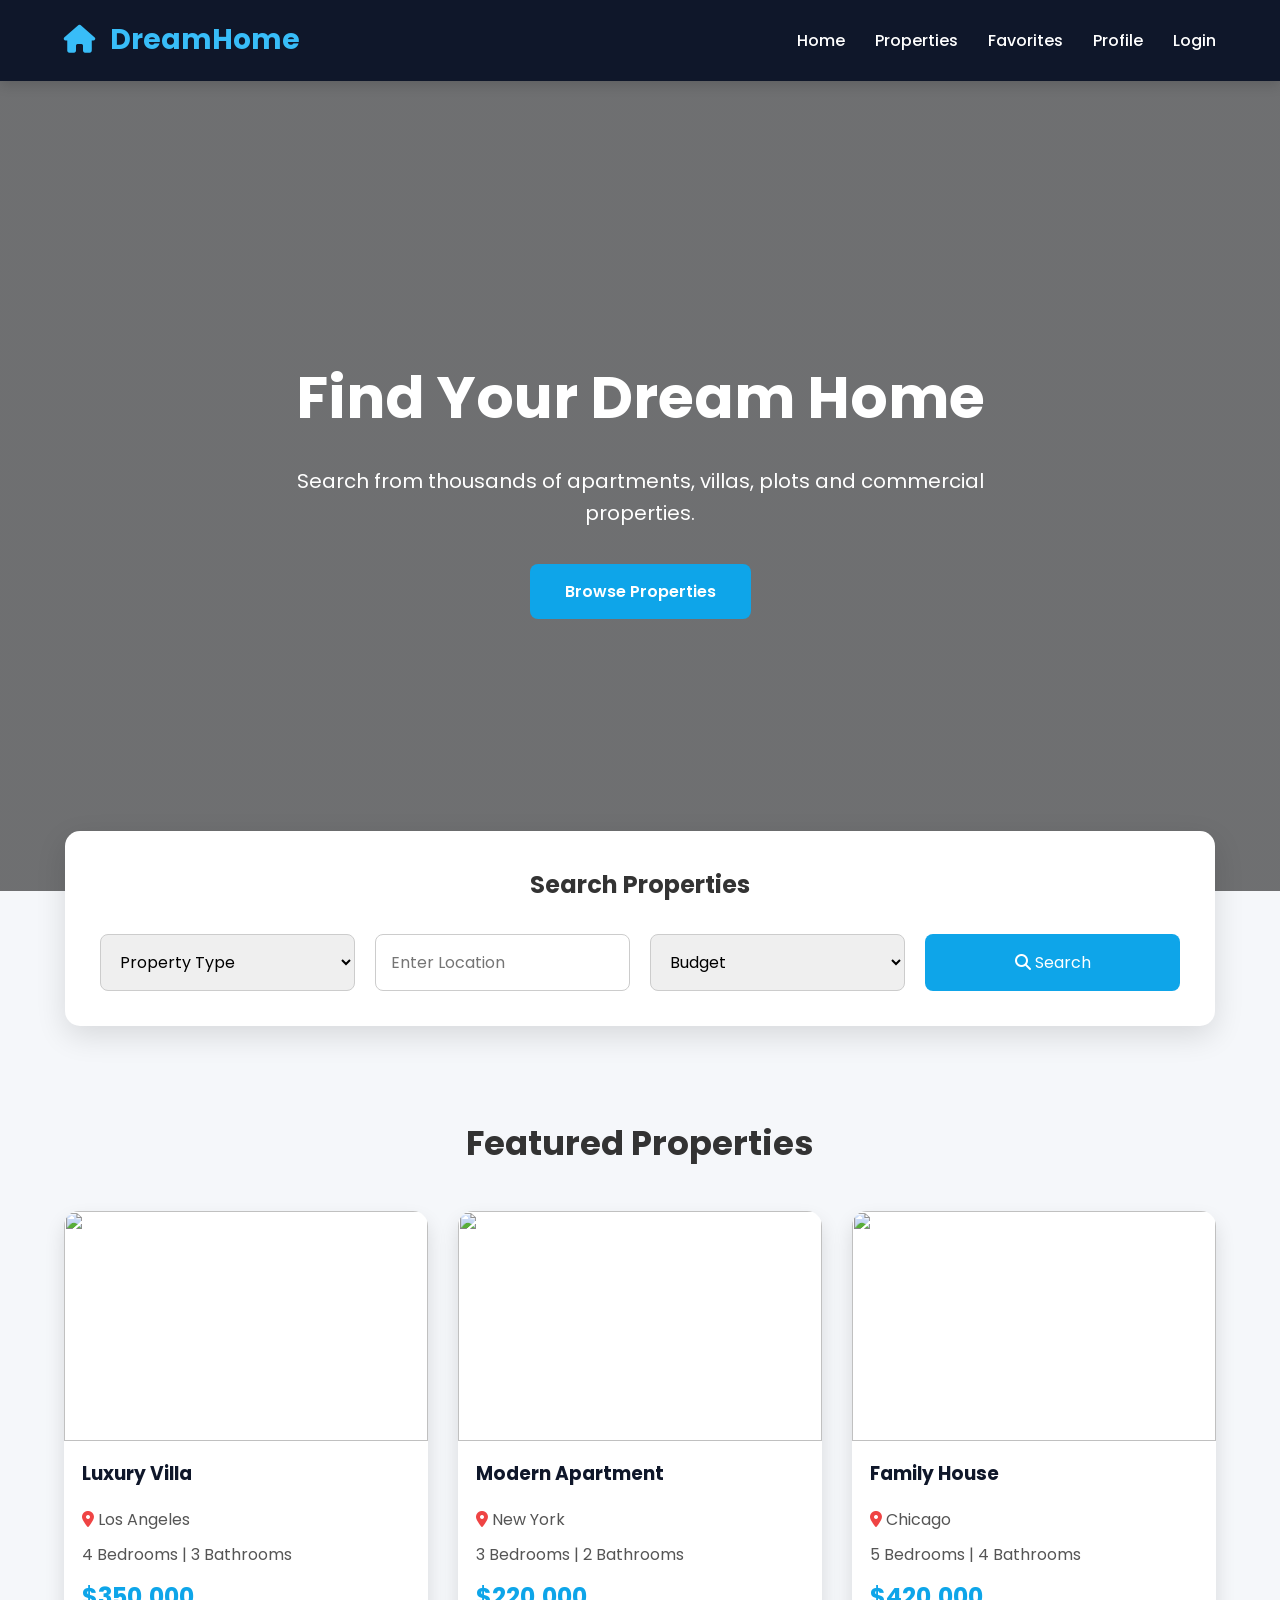
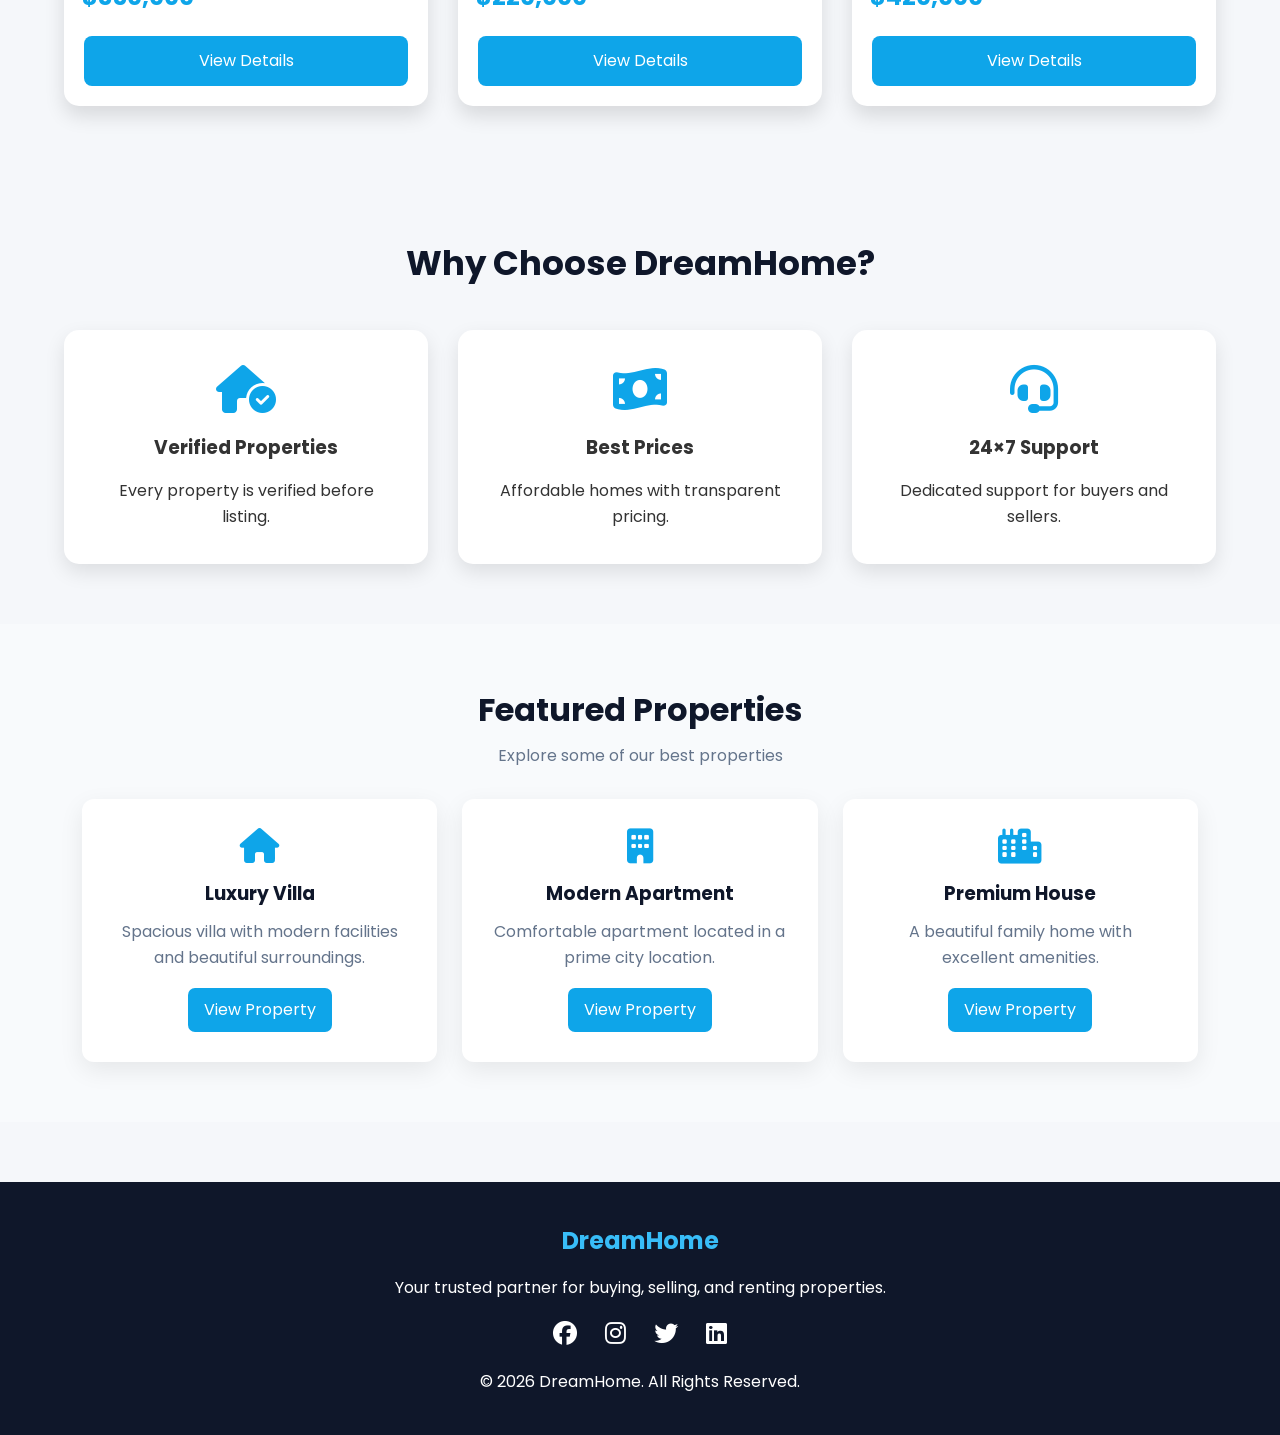
==== index.html @ a324abca "Add Google Analytics" ====
<!DOCTYPE html>
<html lang="en">

<head>

<meta charset="UTF-8">
<meta name="viewport" content="width=device-width, initial-scale=1.0">
<!-- Google tag (gtag.js) -->
<script async src="https://www.googletagmanager.com/gtag/js?id=G-99GD0YG43D"></script>
<script>
  window.dataLayer = window.dataLayer || [];
  function gtag(){dataLayer.push(arguments);}
  gtag('js', new Date());

  gtag('config', 'G-99GD0YG43D');
</script>


<title>DreamHome | Real Estate Portal</title>

<link rel="stylesheet" href="style.css">

<link rel="stylesheet"
href="https://cdnjs.cloudflare.com/ajax/libs/font-awesome/6.5.2/css/all.min.css">

</head>

<body>

<!-- Navigation -->

<header>

<div class="container">

<div class="logo">

<i class="fa-solid fa-house"></i>

DreamHome

</div>

<nav>

<ul>

<li><a href="index.html">Home</a></li>

<li><a href="properties.html">Properties</a></li>

<li><a href="favorites.html">Favorites</a></li>

<li><a href="profile.html">Profile</a></li>

<li><a href="login.html">Login</a></li>

</ul>

</nav>

</div>

</header>

<!-- Hero Section -->

<section class="hero">

<div class="hero-content">

<h1>Find Your Dream Home</h1>

<p>

Search from thousands of apartments, villas,
plots and commercial properties.

</p>

<a href="properties.html" class="btn">

Browse Properties

</a>

</div>

</section>

<!-- Search Section -->

<section class="search-section">

<h2>Search Properties</h2>

<div class="search-box">

<select id="propertyType">

<option value="">Property Type</option>

<option>Apartment</option>

<option>Villa</option>

<option>House</option>

<option>Commercial</option>

<option>Office</option>

<option>Land</option>

</select>

<input
type="text"
id="location"
placeholder="Enter Location">

<select id="priceRange">

<option value="">Budget</option>

<option>Under $50,000</option>

<option>$50,000 - $100,000</option>

<option>$100,000 - $250,000</option>

<option>Above $250,000</option>

</select>

<button onclick="searchProperty()">

<i class="fa-solid fa-magnifying-glass"></i>

Search

</button>

</div>

</section>

<!-- Featured Properties -->

<section class="properties">

<h2>Featured Properties</h2>

<div class="property-grid">

<div class="card">

<img src="https://images.unsplash.com/photo-1568605114967-8130f3a36994?w=600">

<h3>Luxury Villa</h3>

<p><i class="fa-solid fa-location-dot"></i> Los Angeles</p>

<p>4 Bedrooms | 3 Bathrooms</p>

<p class="price">$350,000</p>

<a href="property-details.html" class="card-btn">

View Details

</a>

</div>

<div class="card">

<img src="https://images.unsplash.com/photo-1460317442991-0ec209397118?w=600">

<h3>Modern Apartment</h3>

<p><i class="fa-solid fa-location-dot"></i> New York</p>

<p>3 Bedrooms | 2 Bathrooms</p>

<p class="price">$220,000</p>

<a href="property-details.html" class="card-btn">

View Details

</a>

</div>

<div class="card">

<img src="https://images.unsplash.com/photo-1570129477492-45c003edd2be?w=600">

<h3>Family House</h3>

<p><i class="fa-solid fa-location-dot"></i> Chicago</p>

<p>5 Bedrooms | 4 Bathrooms</p>

<p class="price">$420,000</p>

<a href="property-details.html" class="card-btn">

View Details

</a>

</div>

</div>

</section>

<!-- Why Choose Us -->

<section class="about">

<h2>Why Choose DreamHome?</h2>

<div class="about-grid">

<div>

<i class="fa-solid fa-house-circle-check fa-3x"></i>

<h3>Verified Properties</h3>

<p>

Every property is verified before listing.

</p>

</div>

<div>

<i class="fa-solid fa-money-bill-wave fa-3x"></i>

<h3>Best Prices</h3>

<p>

Affordable homes with transparent pricing.

</p>

</div>

<div>

<i class="fa-solid fa-headset fa-3x"></i>

<h3>24×7 Support</h3>

<p>

Dedicated support for buyers and sellers.

</p>

</div>

</div>

</section>
<section class="featured-properties">

    <div class="container">

        <h2>Featured Properties</h2>

        <p class="section-subtitle">
            Explore some of our best properties
        </p>

        <div class="featured-grid">

            <div class="featured-card">

                <i class="fa-solid fa-house"></i>

                <h3>Luxury Villa</h3>

                <p>
                    Spacious villa with modern facilities
                    and beautiful surroundings.
                </p>

                <a href="properties.html">
                    View Property
                </a>

            </div>


            <div class="featured-card">

                <i class="fa-solid fa-building"></i>

                <h3>Modern Apartment</h3>

                <p>
                    Comfortable apartment located in
                    a prime city location.
                </p>

                <a href="properties.html">
                    View Property
                </a>

            </div>


            <div class="featured-card">

                <i class="fa-solid fa-city"></i>

                <h3>Premium House</h3>

                <p>
                    A beautiful family home with
                    excellent amenities.
                </p>

                <a href="properties.html">
                    View Property
                </a>

            </div>

        </div>

    </div>

</section>


<style>

.featured-properties {

    padding: 60px 20px;

    background: #f8fafc;

}


.featured-properties h2 {

    text-align: center;

    color: #0f172a;

    font-size: 32px;

    margin-bottom: 8px;

}


.section-subtitle {

    text-align: center;

    color: #64748b;

    margin-bottom: 30px;

}


.featured-grid {

    display: grid;

    grid-template-columns:
        repeat(3, 1fr);

    gap: 25px;

}


.featured-card {

    background: white;

    padding: 30px;

    border-radius: 12px;

    text-align: center;

    box-shadow:
        0 8px 25px rgba(0,0,0,0.08);

    transition:
        transform 0.2s ease;

}


.featured-card:hover {

    transform: translateY(-5px);

}


.featured-card i {

    font-size: 35px;

    color: #0ea5e9;

    margin-bottom: 15px;

}


.featured-card h3 {

    color: #0f172a;

    margin-bottom: 10px;

}


.featured-card p {

    color: #64748b;

    line-height: 1.6;

    margin-bottom: 18px;

}


.featured-card a {

    display: inline-block;

    padding: 9px 16px;

    background: #0ea5e9;

    color: white;

    border-radius: 7px;

    text-decoration: none;

}


.featured-card a:hover {

    background: #0284c7;

}


@media (max-width: 700px) {

    .featured-grid {

        grid-template-columns: 1fr;

    }

}

</style>

<!-- Footer -->

<footer>

<div class="footer-content">

<h2>DreamHome</h2>

<p>

Your trusted partner for buying, selling,
and renting properties.

</p>

<div class="social">

<i class="fab fa-facebook"></i>

<i class="fab fa-instagram"></i>

<i class="fab fa-twitter"></i>

<i class="fab fa-linkedin"></i>

</div>

<p>

© 2026 DreamHome. All Rights Reserved.

</p>

</div>

</footer>


<script src="script.js"></script>


</body>

</html>
---- style.css ----
/* ==========================
   GOOGLE FONT
========================== */

@import url('https://fonts.googleapis.com/css2?family=Poppins:wght@300;400;500;600;700&display=swap');

/* ==========================
   RESET
========================== */

*{
    margin:0;
    padding:0;
    box-sizing:border-box;
    font-family:'Poppins',sans-serif;
}

html{
    scroll-behavior:smooth;
}

body{
    background:#f5f7fa;
    color:#333;
    line-height:1.6;
}

/* ==========================
   COMMON
========================== */

.container{
    width:90%;
    max-width:1200px;
    margin:auto;
}

a{
    text-decoration:none;
}

img{
    width:100%;
    display:block;
}

/* ==========================
   HEADER
========================== */

header{
    background:#0f172a;
    color:#fff;
    position:sticky;
    top:0;
    z-index:1000;
    box-shadow:0 4px 12px rgba(0,0,0,.15);
}

header .container{
    display:flex;
    justify-content:space-between;
    align-items:center;
    padding:18px 0;
}

.logo{
    font-size:28px;
    font-weight:700;
    color:#38bdf8;
}

.logo i{
    margin-right:8px;
}

nav ul{
    list-style:none;
    display:flex;
    gap:30px;
}

nav ul li a{
    color:white;
    font-weight:500;
    transition:.3s;
}

nav ul li a:hover{
    color:#38bdf8;
}

/* ==========================
   HERO SECTION
========================== */

.hero{

    height:90vh;

    background:
    linear-gradient(rgba(0,0,0,.55),
    rgba(0,0,0,.55)),
    url("https://images.unsplash.com/photo-1560518883-ce09059eeffa?w=1600")
    center/cover no-repeat;

    display:flex;
    justify-content:center;
    align-items:center;
    text-align:center;

    color:white;

}

.hero-content{

    max-width:700px;

}

.hero h1{

    font-size:58px;

    margin-bottom:20px;

}

.hero p{

    font-size:20px;

    margin-bottom:35px;

}

.btn{

    display:inline-block;

    padding:15px 35px;

    background:#0ea5e9;

    color:white;

    border-radius:8px;

    transition:.3s;

    font-weight:600;

}

.btn:hover{

    background:#0284c7;

    transform:translateY(-3px);

}

/* ==========================
   SEARCH SECTION
========================== */

.search-section{

    width:90%;

    max-width:1150px;

    margin:-60px auto 60px;

    background:white;

    padding:35px;

    border-radius:15px;

    box-shadow:0 10px 30px rgba(0,0,0,.12);

}

.search-section h2{

    text-align:center;

    margin-bottom:30px;

}

.search-box{

    display:grid;

    grid-template-columns:
    repeat(auto-fit,minmax(220px,1fr));

    gap:20px;

}

.search-box input,

.search-box select{

    padding:15px;

    border:1px solid #ccc;

    border-radius:8px;

    outline:none;

    font-size:16px;

}

.search-box input:focus,

.search-box select:focus{

    border-color:#0ea5e9;

}

.search-box button{

    background:#0ea5e9;

    color:white;

    border:none;

    border-radius:8px;

    cursor:pointer;

    font-size:16px;

    transition:.3s;

}

.search-box button:hover{

    background:#0284c7;

}

/* ==========================
   FEATURED PROPERTIES
========================== */

.properties{

    width:90%;

    max-width:1200px;

    margin:auto;

    padding:30px 0 70px;

}

.properties h2{

    text-align:center;

    margin-bottom:40px;

    font-size:34px;

}

.property-grid{

    display:grid;

    grid-template-columns:
    repeat(auto-fit,minmax(320px,1fr));

    gap:30px;

}

.card{

    background:white;

    border-radius:15px;

    overflow:hidden;

    box-shadow:0 10px 20px rgba(0,0,0,.12);

    transition:.35s;

}

.card:hover{

    transform:translateY(-8px);

}

.card img{

    height:230px;

    object-fit:cover;

}

.card h3{

    margin:18px;

    color:#0f172a;

}

.card p{

    margin:10px 18px;

    color:#555;

}

.price{

    font-size:24px;

    font-weight:bold;

    color:#0ea5e9 !important;

}

.card-btn{

    display:block;

    margin:20px;

    text-align:center;

    background:#0ea5e9;

    color:white;

    padding:12px;

    border-radius:8px;

    transition:.3s;

}

.card-btn:hover{

    background:#0284c7;

}

/* ==========================
   ICONS
========================== */

.fa-location-dot{

    color:#ef4444;

}

.fa-bed,

.fa-bath{

    color:#0ea5e9;

}

.fa-house{

    color:#38bdf8;

}
/* ==========================
   ABOUT SECTION
========================== */

.about{
    width:90%;
    max-width:1200px;
    margin:60px auto;
    text-align:center;
}

.about h2{
    font-size:34px;
    margin-bottom:40px;
    color:#0f172a;
}

.about-grid{
    display:grid;
    grid-template-columns:repeat(auto-fit,minmax(280px,1fr));
    gap:30px;
}

.about-grid div{
    background:white;
    padding:35px;
    border-radius:15px;
    box-shadow:0 8px 20px rgba(0,0,0,.1);
    transition:.3s;
}

.about-grid div:hover{
    transform:translateY(-8px);
}

.about-grid i{
    color:#0ea5e9;
    margin-bottom:20px;
}

.about-grid h3{
    margin-bottom:15px;
}

/* ==========================
   FORM STYLING
========================== */

.form-container{
    width:90%;
    max-width:500px;
    margin:60px auto;
    background:white;
    padding:35px;
    border-radius:15px;
    box-shadow:0 10px 25px rgba(0,0,0,.12);
}

.form-container h2{
    text-align:center;
    margin-bottom:25px;
}

.form-group{
    margin-bottom:20px;
}

.form-group label{
    display:block;
    margin-bottom:8px;
    font-weight:500;
}

.form-group input,
.form-group textarea,
.form-group select{
    width:100%;
    padding:14px;
    border:1px solid #ccc;
    border-radius:8px;
    outline:none;
}

.form-group input:focus,
.form-group textarea:focus,
.form-group select:focus{
    border-color:#0ea5e9;
}

.submit-btn{
    width:100%;
    padding:14px;
    background:#0ea5e9;
    color:white;
    border:none;
    border-radius:8px;
    cursor:pointer;
    font-size:16px;
    transition:.3s;
}

.submit-btn:hover{
    background:#0284c7;
}

/* ==========================
   PROPERTY DETAILS
========================== */

.details{
    width:90%;
    max-width:1200px;
    margin:50px auto;
    display:grid;
    grid-template-columns:1fr 1fr;
    gap:40px;
}

.details img{
    border-radius:15px;
    height:450px;
    object-fit:cover;
}

.details-content h2{
    margin-bottom:20px;
}

.details-content p{
    margin:15px 0;
}

.details-content ul{
    margin:20px 0;
    padding-left:20px;
}

.details-content li{
    margin-bottom:10px;
}

.action-buttons{
    margin-top:30px;
    display:flex;
    gap:15px;
    flex-wrap:wrap;
}

.action-buttons a,
.action-buttons button{
    padding:14px 25px;
    border:none;
    border-radius:8px;
    cursor:pointer;
    color:white;
    background:#0ea5e9;
    transition:.3s;
}

.action-buttons a:hover,
.action-buttons button:hover{
    background:#0284c7;
}

/* ==========================
   PROFILE
========================== */

.profile-card{
    width:90%;
    max-width:600px;
    margin:60px auto;
    background:white;
    text-align:center;
    padding:40px;
    border-radius:15px;
    box-shadow:0 10px 25px rgba(0,0,0,.12);
}

.profile-card img{
    width:140px;
    height:140px;
    border-radius:50%;
    object-fit:cover;
    margin:auto;
    margin-bottom:20px;
}

.profile-card h2{
    margin-bottom:15px;
}

.profile-card p{
    margin:8px 0;
}

/* ==========================
   ADMIN DASHBOARD
========================== */

.dashboard{
    width:90%;
    max-width:1200px;
    margin:50px auto;
}

.dashboard h2{
    text-align:center;
    margin-bottom:35px;
}

.dashboard-cards{
    display:grid;
    grid-template-columns:repeat(auto-fit,minmax(240px,1fr));
    gap:25px;
}

.dashboard-card{
    background:white;
    padding:30px;
    border-radius:15px;
    text-align:center;
    box-shadow:0 8px 20px rgba(0,0,0,.12);
}

.dashboard-card h3{
    font-size:18px;
    margin-bottom:10px;
}

.dashboard-card h1{
    color:#0ea5e9;
}

/* ==========================
   TABLES
========================== */

.table-container{
    width:95%;
    max-width:1200px;
    margin:50px auto;
    overflow-x:auto;
}

table{
    width:100%;
    border-collapse:collapse;
    background:white;
}

table th{
    background:#0ea5e9;
    color:white;
}

table th,
table td{
    padding:15px;
    border:1px solid #ddd;
    text-align:center;
}

table tr:nth-child(even){
    background:#f9f9f9;
}

.edit-btn{
    background:#16a34a;
    color:white;
    border:none;
    padding:8px 16px;
    border-radius:6px;
    cursor:pointer;
}

.delete-btn{
    background:#dc2626;
    color:white;
    border:none;
    padding:8px 16px;
    border-radius:6px;
    cursor:pointer;
}

/* ==========================
   FAVORITES
========================== */

.favorite{
    color:#e11d48;
    font-size:24px;
    cursor:pointer;
}

/* ==========================
   FOOTER
========================== */

footer{
    background:#0f172a;
    color:white;
    margin-top:60px;
}

.footer-content{
    width:90%;
    max-width:1200px;
    margin:auto;
    padding:40px 0;
    text-align:center;
}

.footer-content h2{
    color:#38bdf8;
    margin-bottom:15px;
}

.social{
    margin:20px 0;
}

.social i{
    font-size:24px;
    margin:0 12px;
    transition:.3s;
    cursor:pointer;
}

.social i:hover{
    color:#38bdf8;
}

/* ==========================
   RESPONSIVE
========================== */

@media(max-width:900px){

header .container{
    flex-direction:column;
}

nav ul{
    flex-wrap:wrap;
    justify-content:center;
    margin-top:15px;
}

.hero h1{
    font-size:42px;
}

.details{
    grid-template-columns:1fr;
}

.details img{
    height:300px;
}

.action-buttons{
    flex-direction:column;
}

}

@media(max-width:600px){

.hero{
    height:70vh;
}

.hero h1{
    font-size:32px;
}

.hero p{
    font-size:16px;
}

.search-section{
    margin-top:-40px;
    padding:20px;
}

.property-grid{
    grid-template-columns:1fr;
}

.about-grid{
    grid-template-columns:1fr;
}

.dashboard-cards{
    grid-template-columns:1fr;
}

table{
    font-size:14px;
}

.logo{
    font-size:22px;
}

nav ul{
    gap:15px;
}

}

/* ==========================
   UTILITIES
========================== */

.text-center{
    text-align:center;
}

.mt-20{
    margin-top:20px;
}

.mt-40{
    margin-top:40px;
}

.mb-20{
    margin-bottom:20px;
}

.mb-40{
    margin-bottom:40px;
}

.hidden{
    display:none;
}
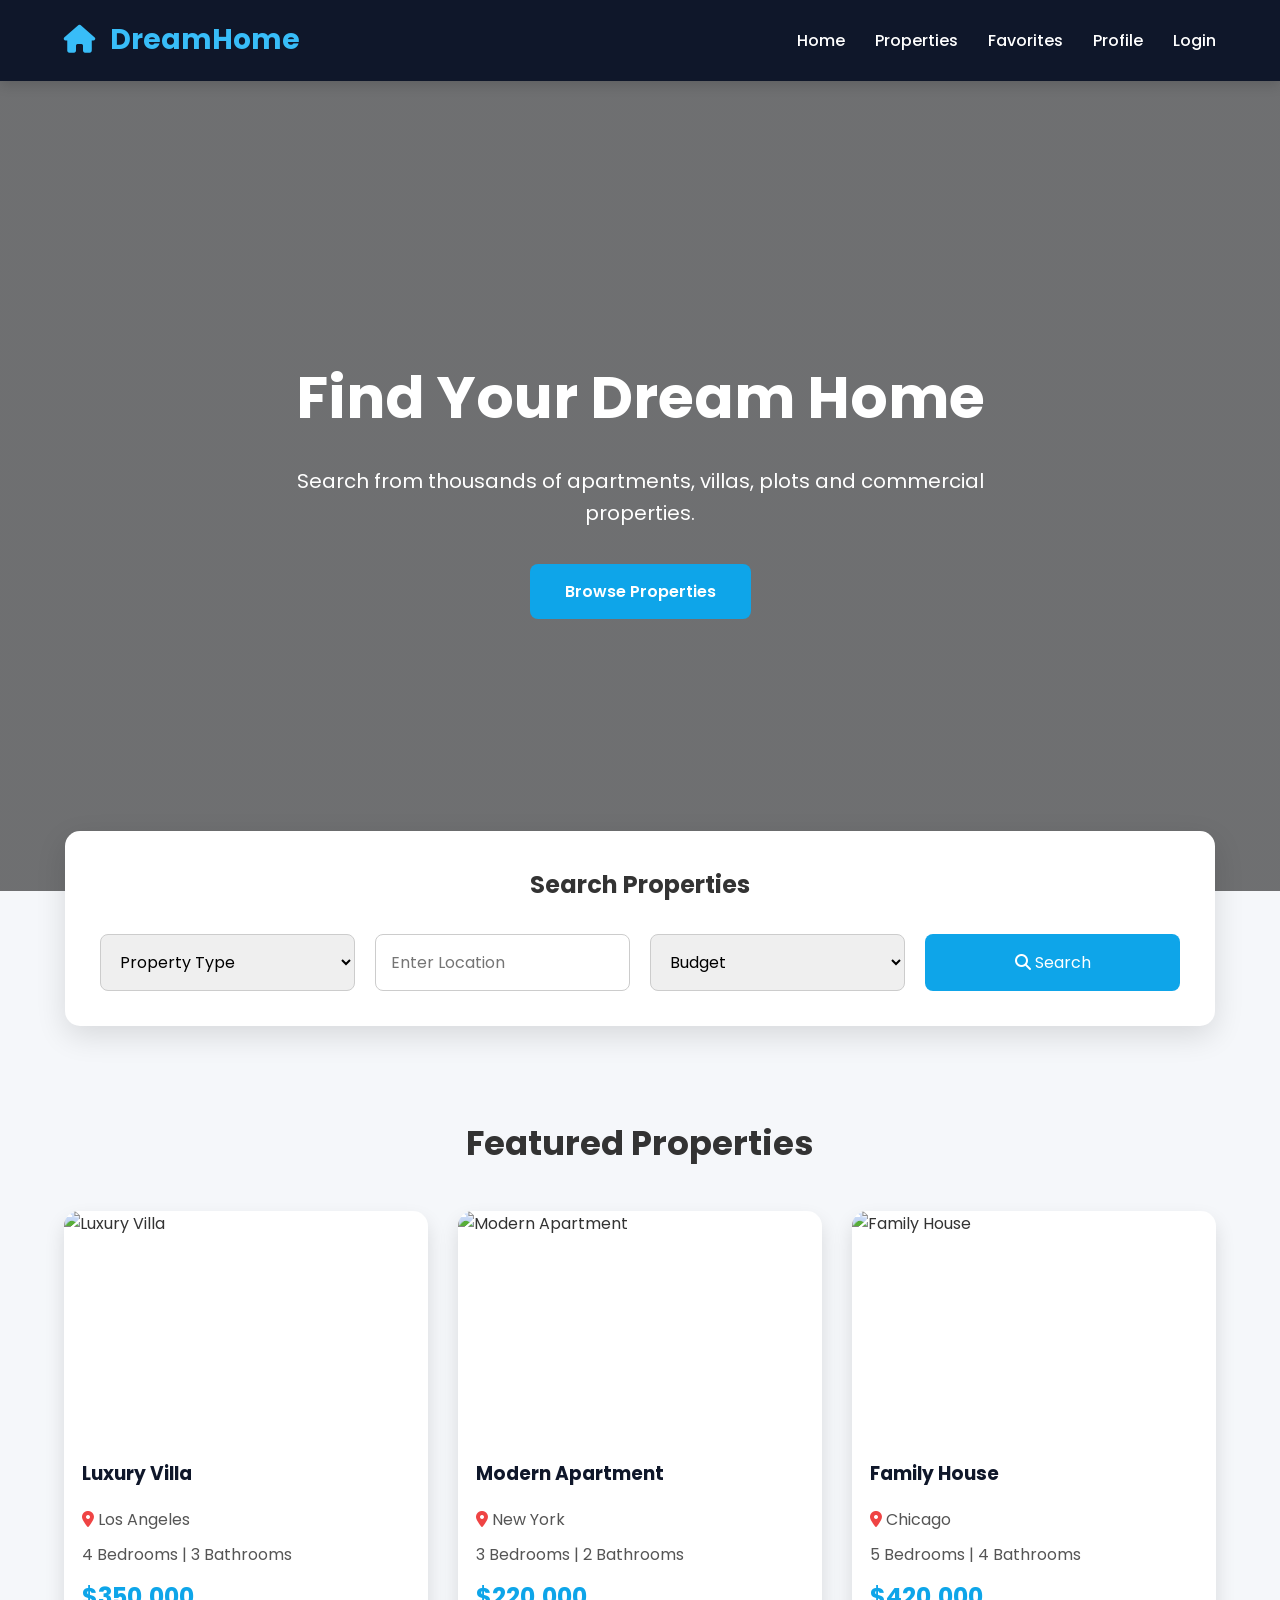
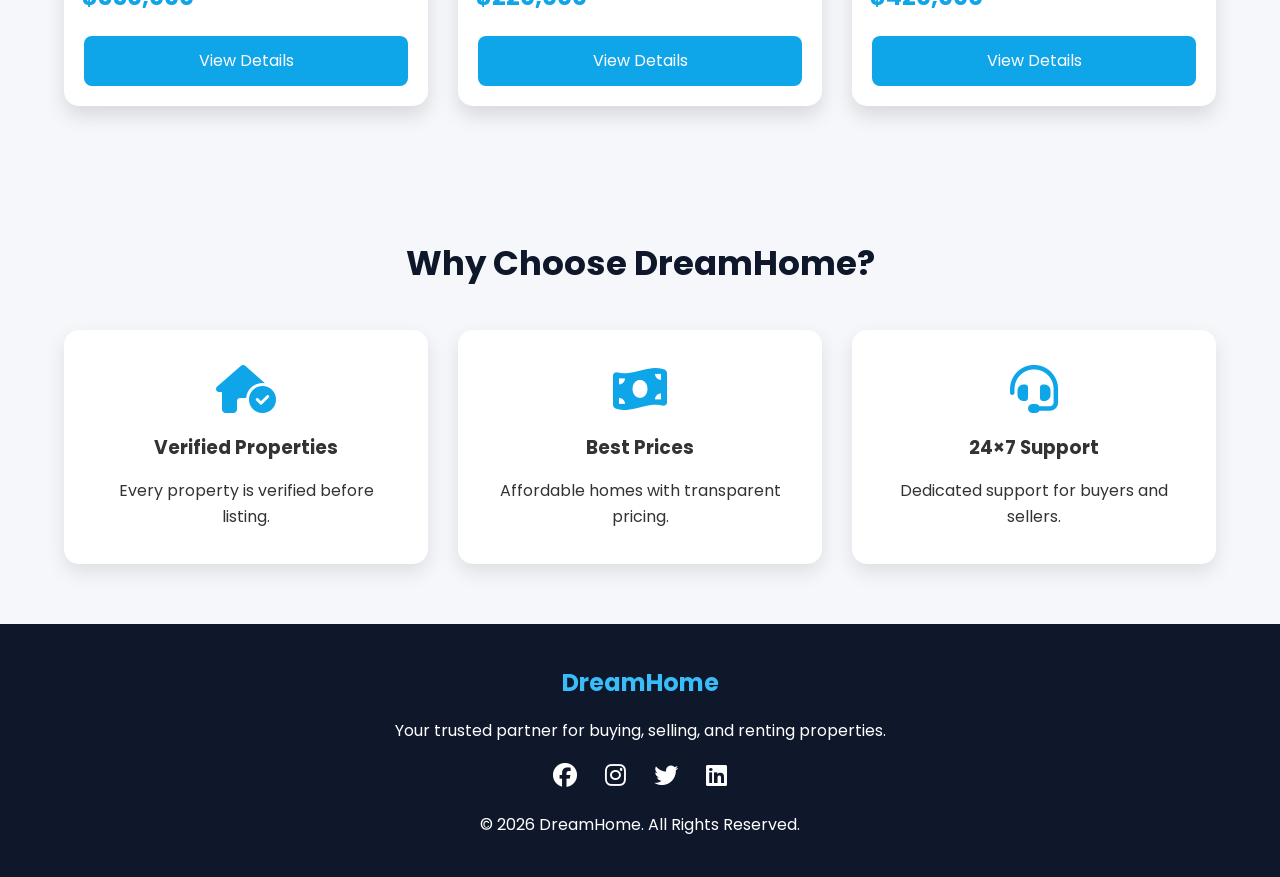
==== commit 3b05e6fb: "Remove duplicate featured properties section" ====
--- a/index.html
+++ b/index.html
@@ -5,16 +5,21 @@
 
 <meta charset="UTF-8">
 <meta name="viewport" content="width=device-width, initial-scale=1.0">
-<!-- Google tag (gtag.js) -->
+
+<!-- Google Analytics -->
 <script async src="https://www.googletagmanager.com/gtag/js?id=G-99GD0YG43D"></script>
+
 <script>
-  window.dataLayer = window.dataLayer || [];
-  function gtag(){dataLayer.push(arguments);}
-  gtag('js', new Date());
-
-  gtag('config', 'G-99GD0YG43D');
+window.dataLayer = window.dataLayer || [];
+
+function gtag(){
+    dataLayer.push(arguments);
+}
+
+gtag('js', new Date());
+
+gtag('config', 'G-99GD0YG43D');
 </script>
-
 
 <title>DreamHome | Real Estate Portal</title>
 
@@ -27,7 +32,10 @@
 
 <body>
 
-<!-- Navigation -->
+
+<!-- =========================
+     NAVIGATION
+========================= -->
 
 <header>
 
@@ -41,19 +49,40 @@
 
 </div>
 
+
 <nav>
 
 <ul>
 
-<li><a href="index.html">Home</a></li>
-
-<li><a href="properties.html">Properties</a></li>
-
-<li><a href="favorites.html">Favorites</a></li>
-
-<li><a href="profile.html">Profile</a></li>
-
-<li><a href="login.html">Login</a></li>
+<li>
+<a href="index.html">
+Home
+</a>
+</li>
+
+<li>
+<a href="properties.html">
+Properties
+</a>
+</li>
+
+<li>
+<a href="favorites.html">
+Favorites
+</a>
+</li>
+
+<li>
+<a href="profile.html">
+Profile
+</a>
+</li>
+
+<li>
+<a href="login.html">
+Login
+</a>
+</li>
 
 </ul>
 
@@ -63,22 +92,32 @@
 
 </header>
 
-<!-- Hero Section -->
+
+
+<!-- =========================
+     HERO SECTION
+========================= -->
 
 <section class="hero">
 
 <div class="hero-content">
 
-<h1>Find Your Dream Home</h1>
-
-<p>
-
-Search from thousands of apartments, villas,
-plots and commercial properties.
-
-</p>
-
-<a href="properties.html" class="btn">
+<h1>
+Find Your Dream Home
+</h1>
+
+
+<p>
+
+Search from thousands of apartments,
+villas, plots and commercial properties.
+
+</p>
+
+
+<a
+href="properties.html"
+class="btn">
 
 Browse Properties
 
@@ -88,51 +127,86 @@
 
 </section>
 
-<!-- Search Section -->
+
+
+<!-- =========================
+     SEARCH SECTION
+========================= -->
 
 <section class="search-section">
 
-<h2>Search Properties</h2>
+<h2>
+Search Properties
+</h2>
+
 
 <div class="search-box">
 
+
 <select id="propertyType">
 
-<option value="">Property Type</option>
-
-<option>Apartment</option>
-
-<option>Villa</option>
-
-<option>House</option>
-
-<option>Commercial</option>
-
-<option>Office</option>
-
-<option>Land</option>
+<option value="">
+Property Type
+</option>
+
+<option>
+Apartment
+</option>
+
+<option>
+Villa
+</option>
+
+<option>
+House
+</option>
+
+<option>
+Commercial
+</option>
+
+<option>
+Office
+</option>
+
+<option>
+Land
+</option>
 
 </select>
+
 
 <input
 type="text"
 id="location"
 placeholder="Enter Location">
 
+
 <select id="priceRange">
 
-<option value="">Budget</option>
-
-<option>Under $50,000</option>
-
-<option>$50,000 - $100,000</option>
-
-<option>$100,000 - $250,000</option>
-
-<option>Above $250,000</option>
+<option value="">
+Budget
+</option>
+
+<option>
+Under $50,000
+</option>
+
+<option>
+$50,000 - $100,000
+</option>
+
+<option>
+$100,000 - $250,000
+</option>
+
+<option>
+Above $250,000
+</option>
 
 </select>
 
+
 <button onclick="searchProperty()">
 
 <i class="fa-solid fa-magnifying-glass"></i>
@@ -141,31 +215,63 @@
 
 </button>
 
+
 </div>
 
 </section>
 
-<!-- Featured Properties -->
+
+
+<!-- =========================
+     FEATURED PROPERTIES
+========================= -->
 
 <section class="properties">
 
-<h2>Featured Properties</h2>
+<h2>
+Featured Properties
+</h2>
+
 
 <div class="property-grid">
 
+
+<!-- PROPERTY 1 -->
+
 <div class="card">
 
-<img src="https://images.unsplash.com/photo-1568605114967-8130f3a36994?w=600">
-
-<h3>Luxury Villa</h3>
-
-<p><i class="fa-solid fa-location-dot"></i> Los Angeles</p>
-
-<p>4 Bedrooms | 3 Bathrooms</p>
-
-<p class="price">$350,000</p>
-
-<a href="property-details.html" class="card-btn">
+<img
+src="https://images.unsplash.com/photo-1568605114967-8130f3a36994?w=600"
+alt="Luxury Villa">
+
+
+<h3>
+Luxury Villa
+</h3>
+
+
+<p>
+
+<i class="fa-solid fa-location-dot"></i>
+
+Los Angeles
+
+</p>
+
+
+<p>
+4 Bedrooms | 3 Bathrooms
+</p>
+
+
+<p class="price">
+$350,000
+</p>
+
+
+<a
+href="property-details.html"
+class="card-btn">
 
 View Details
 
@@ -173,19 +279,44 @@
 
 </div>
 
+
+
+<!-- PROPERTY 2 -->
+
 <div class="card">
 
-<img src="https://images.unsplash.com/photo-1460317442991-0ec209397118?w=600">
-
-<h3>Modern Apartment</h3>
-
-<p><i class="fa-solid fa-location-dot"></i> New York</p>
-
-<p>3 Bedrooms | 2 Bathrooms</p>
-
-<p class="price">$220,000</p>
-
-<a href="property-details.html" class="card-btn">
+<img
+src="https://images.unsplash.com/photo-1460317442991-0ec209397118?w=600"
+alt="Modern Apartment">
+
+
+<h3>
+Modern Apartment
+</h3>
+
+
+<p>
+
+<i class="fa-solid fa-location-dot"></i>
+
+New York
+
+</p>
+
+
+<p>
+3 Bedrooms | 2 Bathrooms
+</p>
+
+
+<p class="price">
+$220,000
+</p>
+
+
+<a
+href="property-details.html"
+class="card-btn">
 
 View Details
 
@@ -193,19 +324,44 @@
 
 </div>
 
+
+
+<!-- PROPERTY 3 -->
+
 <div class="card">
 
-<img src="https://images.unsplash.com/photo-1570129477492-45c003edd2be?w=600">
-
-<h3>Family House</h3>
-
-<p><i class="fa-solid fa-location-dot"></i> Chicago</p>
-
-<p>5 Bedrooms | 4 Bathrooms</p>
-
-<p class="price">$420,000</p>
-
-<a href="property-details.html" class="card-btn">
+<img
+src="https://images.unsplash.com/photo-1570129477492-45c003edd2be?w=600"
+alt="Family House">
+
+
+<h3>
+Family House
+</h3>
+
+
+<p>
+
+<i class="fa-solid fa-location-dot"></i>
+
+Chicago
+
+</p>
+
+
+<p>
+5 Bedrooms | 4 Bathrooms
+</p>
+
+
+<p class="price">
+$420,000
+</p>
+
+
+<a
+href="property-details.html"
+class="card-btn">
 
 View Details
 
@@ -213,23 +369,38 @@
 
 </div>
 
+
 </div>
 
 </section>
 
-<!-- Why Choose Us -->
+
+
+<!-- =========================
+     WHY CHOOSE US
+========================= -->
 
 <section class="about">
 
-<h2>Why Choose DreamHome?</h2>
+<h2>
+Why Choose DreamHome?
+</h2>
+
 
 <div class="about-grid">
 
+
+<!-- VERIFIED -->
+
 <div>
 
 <i class="fa-solid fa-house-circle-check fa-3x"></i>
 
-<h3>Verified Properties</h3>
+
+<h3>
+Verified Properties
+</h3>
+
 
 <p>
 
@@ -239,11 +410,19 @@
 
 </div>
 
+
+
+<!-- BEST PRICES -->
+
 <div>
 
 <i class="fa-solid fa-money-bill-wave fa-3x"></i>
 
-<h3>Best Prices</h3>
+
+<h3>
+Best Prices
+</h3>
+
 
 <p>
 
@@ -253,11 +432,19 @@
 
 </div>
 
+
+
+<!-- SUPPORT -->
+
 <div>
 
 <i class="fa-solid fa-headset fa-3x"></i>
 
-<h3>24×7 Support</h3>
+
+<h3>
+24×7 Support
+</h3>
+
 
 <p>
 
@@ -267,238 +454,38 @@
 
 </div>
 
+
 </div>
 
 </section>
-<section class="featured-properties">
-
-    <div class="container">
-
-        <h2>Featured Properties</h2>
-
-        <p class="section-subtitle">
-            Explore some of our best properties
-        </p>
-
-        <div class="featured-grid">
-
-            <div class="featured-card">
-
-                <i class="fa-solid fa-house"></i>
-
-                <h3>Luxury Villa</h3>
-
-                <p>
-                    Spacious villa with modern facilities
-                    and beautiful surroundings.
-                </p>
-
-                <a href="properties.html">
-                    View Property
-                </a>
-
-            </div>
-
-
-            <div class="featured-card">
-
-                <i class="fa-solid fa-building"></i>
-
-                <h3>Modern Apartment</h3>
-
-                <p>
-                    Comfortable apartment located in
-                    a prime city location.
-                </p>
-
-                <a href="properties.html">
-                    View Property
-                </a>
-
-            </div>
-
-
-            <div class="featured-card">
-
-                <i class="fa-solid fa-city"></i>
-
-                <h3>Premium House</h3>
-
-                <p>
-                    A beautiful family home with
-                    excellent amenities.
-                </p>
-
-                <a href="properties.html">
-                    View Property
-                </a>
-
-            </div>
-
-        </div>
-
-    </div>
-
-</section>
-
-
-<style>
-
-.featured-properties {
-
-    padding: 60px 20px;
-
-    background: #f8fafc;
-
-}
-
-
-.featured-properties h2 {
-
-    text-align: center;
-
-    color: #0f172a;
-
-    font-size: 32px;
-
-    margin-bottom: 8px;
-
-}
-
-
-.section-subtitle {
-
-    text-align: center;
-
-    color: #64748b;
-
-    margin-bottom: 30px;
-
-}
-
-
-.featured-grid {
-
-    display: grid;
-
-    grid-template-columns:
-        repeat(3, 1fr);
-
-    gap: 25px;
-
-}
-
-
-.featured-card {
-
-    background: white;
-
-    padding: 30px;
-
-    border-radius: 12px;
-
-    text-align: center;
-
-    box-shadow:
-        0 8px 25px rgba(0,0,0,0.08);
-
-    transition:
-        transform 0.2s ease;
-
-}
-
-
-.featured-card:hover {
-
-    transform: translateY(-5px);
-
-}
-
-
-.featured-card i {
-
-    font-size: 35px;
-
-    color: #0ea5e9;
-
-    margin-bottom: 15px;
-
-}
-
-
-.featured-card h3 {
-
-    color: #0f172a;
-
-    margin-bottom: 10px;
-
-}
-
-
-.featured-card p {
-
-    color: #64748b;
-
-    line-height: 1.6;
-
-    margin-bottom: 18px;
-
-}
-
-
-.featured-card a {
-
-    display: inline-block;
-
-    padding: 9px 16px;
-
-    background: #0ea5e9;
-
-    color: white;
-
-    border-radius: 7px;
-
-    text-decoration: none;
-
-}
-
-
-.featured-card a:hover {
-
-    background: #0284c7;
-
-}
-
-
-@media (max-width: 700px) {
-
-    .featured-grid {
-
-        grid-template-columns: 1fr;
-
-    }
-
-}
-
-</style>
-
-<!-- Footer -->
+
+
+
+<!-- =========================
+     FOOTER
+========================= -->
 
 <footer>
 
 <div class="footer-content">
 
-<h2>DreamHome</h2>
-
-<p>
-
-Your trusted partner for buying, selling,
-and renting properties.
-
-</p>
+
+<h2>
+DreamHome
+</h2>
+
+
+<p>
+
+Your trusted partner for buying,
+selling, and renting properties.
+
+</p>
+
 
 <div class="social">
 
+
 <i class="fab fa-facebook"></i>
 
 <i class="fab fa-instagram"></i>
@@ -507,7 +494,9 @@
 
 <i class="fab fa-linkedin"></i>
 
-</div>
+
+</div>
+
 
 <p>
 
@@ -515,11 +504,17 @@
 
 </p>
 
+
 </div>
 
 </footer>
 
 
+
+<!-- =========================
+     JAVASCRIPT
+========================= -->
+
 <script src="script.js"></script>
 
 
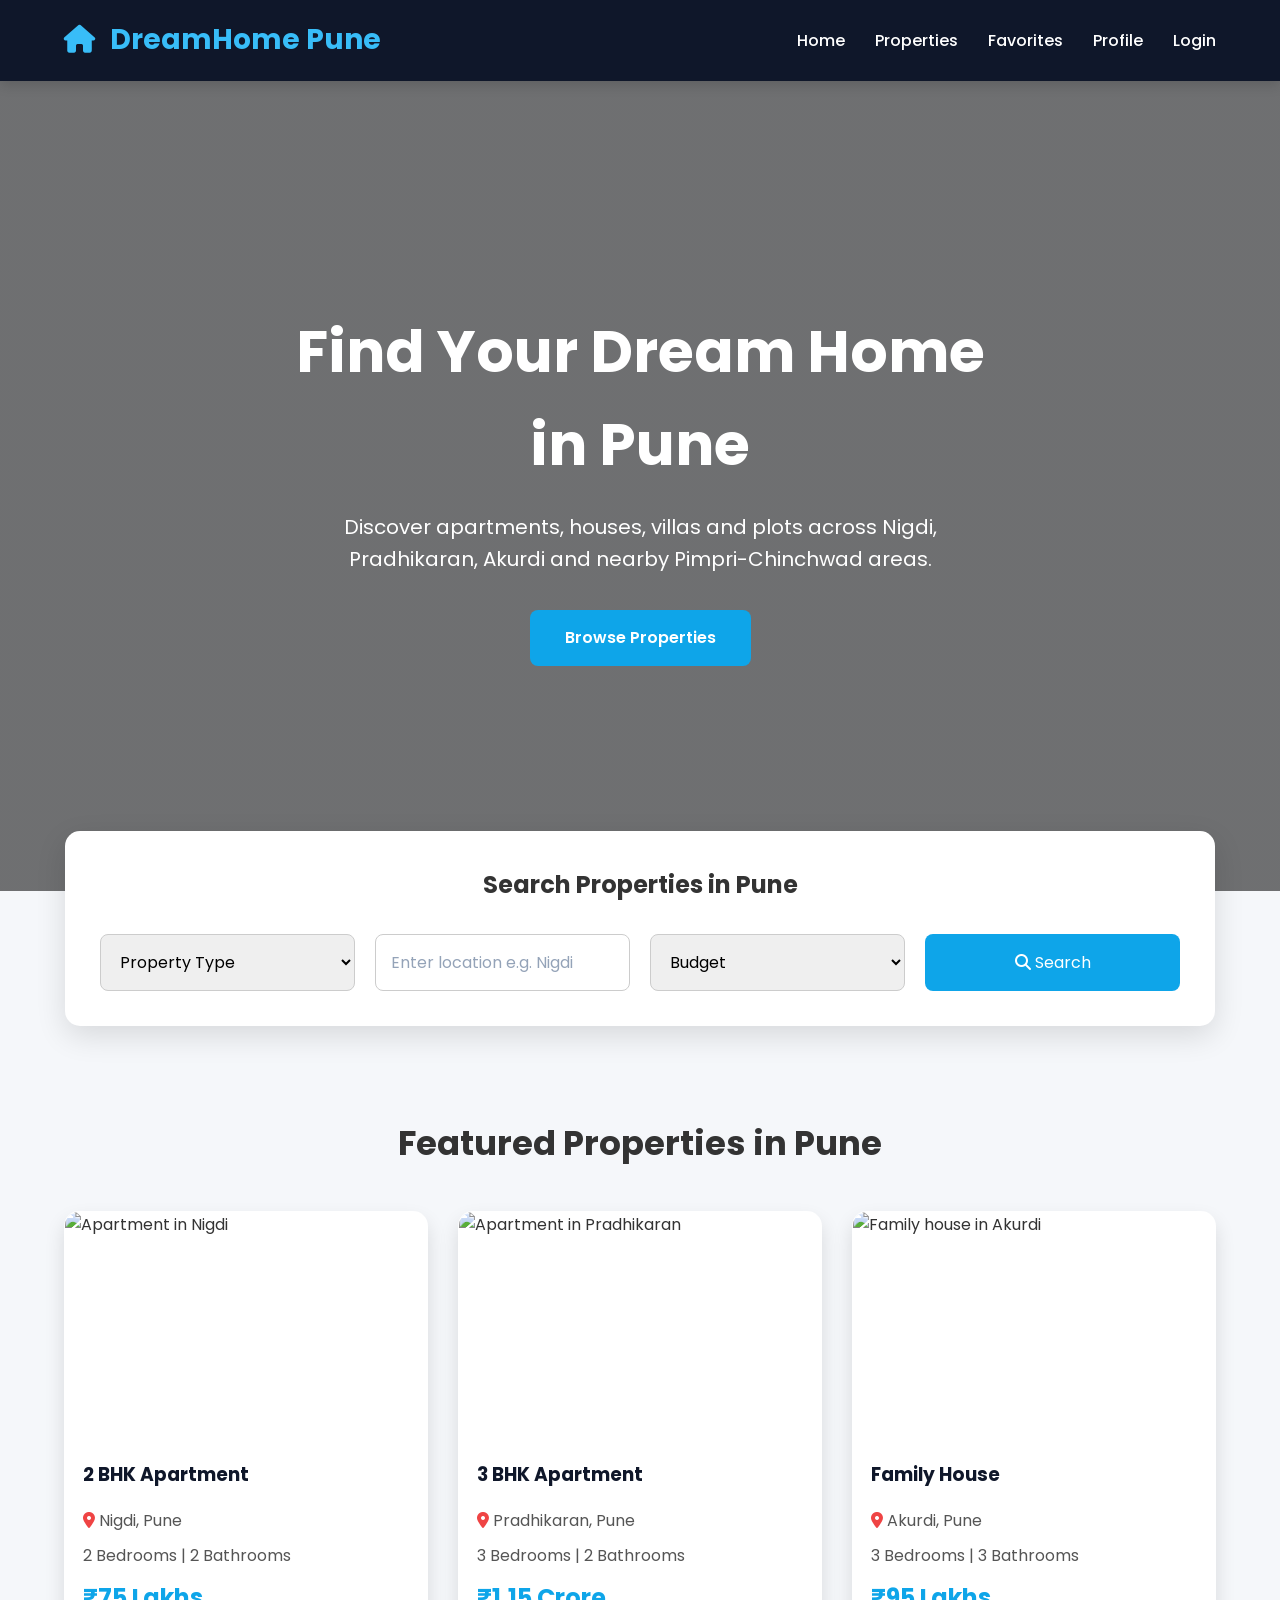
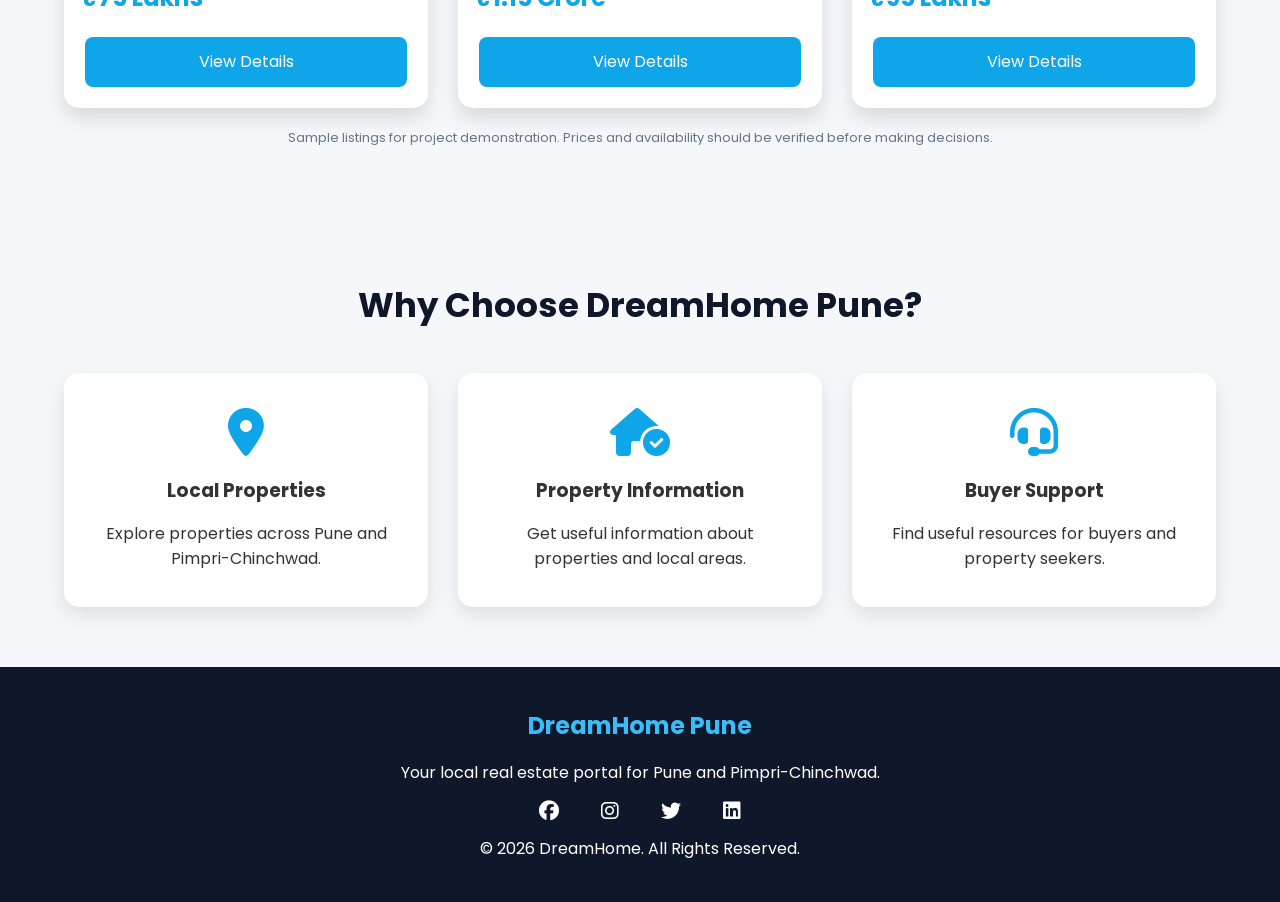
==== commit 701de531: "Localize homepage for Pune properties" ====
--- a/index.html
+++ b/index.html
@@ -21,7 +21,7 @@
 gtag('config', 'G-99GD0YG43D');
 </script>
 
-<title>DreamHome | Real Estate Portal</title>
+<title>DreamHome Pune | Real Estate Portal</title>
 
 <link rel="stylesheet" href="style.css">
 
@@ -45,7 +45,7 @@
 
 <i class="fa-solid fa-house"></i>
 
-DreamHome
+DreamHome Pune
 
 </div>
 
@@ -103,14 +103,15 @@
 <div class="hero-content">
 
 <h1>
-Find Your Dream Home
+Find Your Dream Home in Pune
 </h1>
 
 
 <p>
 
-Search from thousands of apartments,
-villas, plots and commercial properties.
+Discover apartments, houses, villas and
+plots across Nigdi, Pradhikaran, Akurdi
+and nearby Pimpri-Chinchwad areas.
 
 </p>
 
@@ -136,7 +137,7 @@
 <section class="search-section">
 
 <h2>
-Search Properties
+Search Properties in Pune
 </h2>
 
 
@@ -179,7 +180,7 @@
 <input
 type="text"
 id="location"
-placeholder="Enter Location">
+placeholder="Enter location e.g. Nigdi">
 
 
 <select id="priceRange">
@@ -189,19 +190,19 @@
 </option>
 
 <option>
-Under $50,000
-</option>
-
-<option>
-$50,000 - $100,000
-</option>
-
-<option>
-$100,000 - $250,000
-</option>
-
-<option>
-Above $250,000
+Under ₹50 Lakhs
+</option>
+
+<option>
+₹50 Lakhs - ₹1 Crore
+</option>
+
+<option>
+₹1 Crore - ₹2 Crore
+</option>
+
+<option>
+Above ₹2 Crore
 </option>
 
 </select>
@@ -229,7 +230,7 @@
 <section class="properties">
 
 <h2>
-Featured Properties
+Featured Properties in Pune
 </h2>
 
 
@@ -242,11 +243,11 @@
 
 <img
 src="https://images.unsplash.com/photo-1568605114967-8130f3a36994?w=600"
-alt="Luxury Villa">
+alt="Apartment in Nigdi">
 
 
 <h3>
-Luxury Villa
+2 BHK Apartment
 </h3>
 
 
@@ -254,18 +255,18 @@
 
 <i class="fa-solid fa-location-dot"></i>
 
-Los Angeles
-
-</p>
-
-
-<p>
-4 Bedrooms | 3 Bathrooms
+Nigdi, Pune
+
+</p>
+
+
+<p>
+2 Bedrooms | 2 Bathrooms
 </p>
 
 
 <p class="price">
-$350,000
+₹75 Lakhs
 </p>
 
 
@@ -287,11 +288,11 @@
 
 <img
 src="https://images.unsplash.com/photo-1460317442991-0ec209397118?w=600"
-alt="Modern Apartment">
+alt="Apartment in Pradhikaran">
 
 
 <h3>
-Modern Apartment
+3 BHK Apartment
 </h3>
 
 
@@ -299,7 +300,7 @@
 
 <i class="fa-solid fa-location-dot"></i>
 
-New York
+Pradhikaran, Pune
 
 </p>
 
@@ -310,7 +311,7 @@
 
 
 <p class="price">
-$220,000
+₹1.15 Crore
 </p>
 
 
@@ -332,7 +333,7 @@
 
 <img
 src="https://images.unsplash.com/photo-1570129477492-45c003edd2be?w=600"
-alt="Family House">
+alt="Family house in Akurdi">
 
 
 <h3>
@@ -344,18 +345,18 @@
 
 <i class="fa-solid fa-location-dot"></i>
 
-Chicago
-
-</p>
-
-
-<p>
-5 Bedrooms | 4 Bathrooms
+Akurdi, Pune
+
+</p>
+
+
+<p>
+3 Bedrooms | 3 Bathrooms
 </p>
 
 
 <p class="price">
-$420,000
+₹95 Lakhs
 </p>
 
 
@@ -372,6 +373,19 @@
 
 </div>
 
+
+<p style="
+text-align:center;
+margin-top:20px;
+color:#64748b;
+font-size:13px;
+">
+
+Sample listings for project demonstration.
+Prices and availability should be verified before making decisions.
+
+</p>
+
 </section>
 
 
@@ -383,72 +397,75 @@
 <section class="about">
 
 <h2>
-Why Choose DreamHome?
+Why Choose DreamHome Pune?
 </h2>
 
 
 <div class="about-grid">
 
 
-<!-- VERIFIED -->
+<!-- LOCAL PROPERTIES -->
 
 <div>
 
+<i class="fa-solid fa-location-dot fa-3x"></i>
+
+
+<h3>
+Local Properties
+</h3>
+
+
+<p>
+
+Explore properties across Pune
+and Pimpri-Chinchwad.
+
+</p>
+
+</div>
+
+
+
+<!-- PROPERTY INFORMATION -->
+
+<div>
+
 <i class="fa-solid fa-house-circle-check fa-3x"></i>
 
 
 <h3>
-Verified Properties
+Property Information
 </h3>
 
 
 <p>
 
-Every property is verified before listing.
-
-</p>
-
-</div>
-
-
-
-<!-- BEST PRICES -->
+Get useful information about
+properties and local areas.
+
+</p>
+
+</div>
+
+
+
+<!-- SUPPORT -->
 
 <div>
 
-<i class="fa-solid fa-money-bill-wave fa-3x"></i>
+<i class="fa-solid fa-headset fa-3x"></i>
 
 
 <h3>
-Best Prices
+Buyer Support
 </h3>
 
 
 <p>
 
-Affordable homes with transparent pricing.
-
-</p>
-
-</div>
-
-
-
-<!-- SUPPORT -->
-
-<div>
-
-<i class="fa-solid fa-headset fa-3x"></i>
-
-
-<h3>
-24×7 Support
-</h3>
-
-
-<p>
-
-Dedicated support for buyers and sellers.
+Find useful resources for
+buyers and property seekers.
 
 </p>
 
@@ -471,21 +488,20 @@
 
 
 <h2>
-DreamHome
+DreamHome Pune
 </h2>
 
 
 <p>
 
-Your trusted partner for buying,
-selling, and renting properties.
+Your local real estate portal for
+Pune and Pimpri-Chinchwad.
 
 </p>
 
 
 <div class="social">
 
-
 <i class="fab fa-facebook"></i>
 
 <i class="fab fa-instagram"></i>
@@ -494,7 +510,6 @@
 
 <i class="fab fa-linkedin"></i>
 
-
 </div>
 
 
--- a/style.css
+++ b/style.css
@@ -828,4 +828,266 @@
 
 .hidden{
     display:none;
+}
+/* =========================
+   PHASE 14 - UI IMPROVEMENTS
+========================= */
+
+/* Smooth button animation */
+button,
+.btn,
+.card-btn {
+    transition: all 0.3s ease;
+}
+
+/* Button hover effect */
+button:hover,
+.btn:hover,
+.card-btn:hover {
+    transform: translateY(-2px);
+}
+
+/* Property card animation */
+.card {
+    transition:
+        transform 0.3s ease,
+        box-shadow 0.3s ease;
+}
+
+.card:hover {
+    transform: translateY(-6px);
+
+    box-shadow:
+        0 12px 25px rgba(0, 0, 0, 0.12);
+}
+
+/* Property image hover */
+.card img {
+    transition: transform 0.4s ease;
+}
+
+.card:hover img {
+    transform: scale(1.03);
+}
+
+/* Navigation link transition */
+nav a {
+    transition:
+        color 0.3s ease;
+}
+
+nav a:hover {
+    color: #0ea5e9;
+}
+/* =========================
+   PHASE 15 - FORM UI
+========================= */
+
+/* Smooth form transitions */
+input,
+select,
+textarea {
+    transition:
+        border-color 0.3s ease,
+        box-shadow 0.3s ease,
+        transform 0.2s ease;
+}
+
+
+/* Better focus effect */
+input:focus,
+select:focus,
+textarea:focus {
+    border-color: #0ea5e9;
+
+    box-shadow:
+        0 0 0 3px rgba(14, 165, 233, 0.12);
+
+    outline: none;
+}
+
+
+/* Slight input interaction */
+input:hover,
+select:hover,
+textarea:hover {
+    border-color: #94a3b8;
+}
+
+
+/* Placeholder styling */
+input::placeholder,
+textarea::placeholder {
+    color: #94a3b8;
+}
+
+
+/* Better textarea behavior */
+textarea {
+    line-height: 1.6;
+}
+
+
+/* Better checkbox and radio interaction */
+input[type="checkbox"],
+input[type="radio"] {
+    accent-color: #0ea5e9;
+
+    cursor: pointer;
+}
+
+
+/* Better form labels */
+label {
+    transition: color 0.2s ease;
+}
+
+
+/* Form group hover */
+.form-group:hover label {
+    color: #0369a1;
+}
+/* =========================
+   PHASE 16 - PROPERTY CARDS
+========================= */
+
+/* Better property card border */
+.card {
+    border: 1px solid transparent;
+    overflow: hidden;
+}
+
+/* Card hover effect */
+.card:hover {
+    border-color: #bae6fd;
+}
+
+/* Price emphasis */
+.card .price {
+    transition: transform 0.3s ease;
+}
+
+.card:hover .price {
+    transform: scale(1.05);
+}
+
+/* Card button animation */
+.card-btn {
+    transition:
+        background 0.3s ease,
+        transform 0.3s ease;
+}
+
+.card-btn:hover {
+    transform: translateY(-2px);
+}
+
+/* Property image smooth zoom */
+.card img {
+    transition: transform 0.5s ease;
+}
+
+.card:hover img {
+    transform: scale(1.05);
+}
+
+/* Better card text transition */
+.card h3 {
+    transition: color 0.3s ease;
+}
+
+.card:hover h3 {
+    color: #0ea5e9;
+}
+/* =========================
+   PHASE 17 - NAVIGATION UI
+========================= */
+
+/* Navigation links */
+nav ul li a {
+    position: relative;
+    transition: color 0.3s ease;
+}
+
+
+/* Hover color */
+nav ul li a:hover {
+    color: #0ea5e9;
+}
+
+
+/* Animated underline */
+nav ul li a::after {
+    content: "";
+
+    position: absolute;
+
+    left: 0;
+    bottom: -6px;
+
+    width: 0;
+    height: 2px;
+
+    background: #0ea5e9;
+
+    transition: width 0.3s ease;
+}
+
+
+/* Show underline on hover */
+nav ul li a:hover::after {
+    width: 100%;
+}
+/* =========================
+   PHASE 18 - FOOTER UI
+========================= */
+
+footer {
+    transition: box-shadow 0.3s ease;
+}
+
+footer .footer-content {
+    transition: transform 0.3s ease;
+}
+
+footer .footer-content:hover {
+    transform: translateY(-2px);
+}
+
+
+/* Social media icons */
+
+footer .social {
+    display: flex;
+    justify-content: center;
+    align-items: center;
+    gap: 18px;
+    margin: 15px 0;
+}
+
+
+footer .social i {
+    font-size: 20px;
+    cursor: pointer;
+
+    transition:
+        transform 0.3s ease,
+        color 0.3s ease;
+}
+
+
+footer .social i:hover {
+    transform: translateY(-4px) scale(1.15);
+    color: #0ea5e9;
+}
+
+
+/* Footer links and text */
+
+footer p {
+    transition: color 0.3s ease;
+}
+
+footer p:hover {
+    color: #0ea5e9;
 }
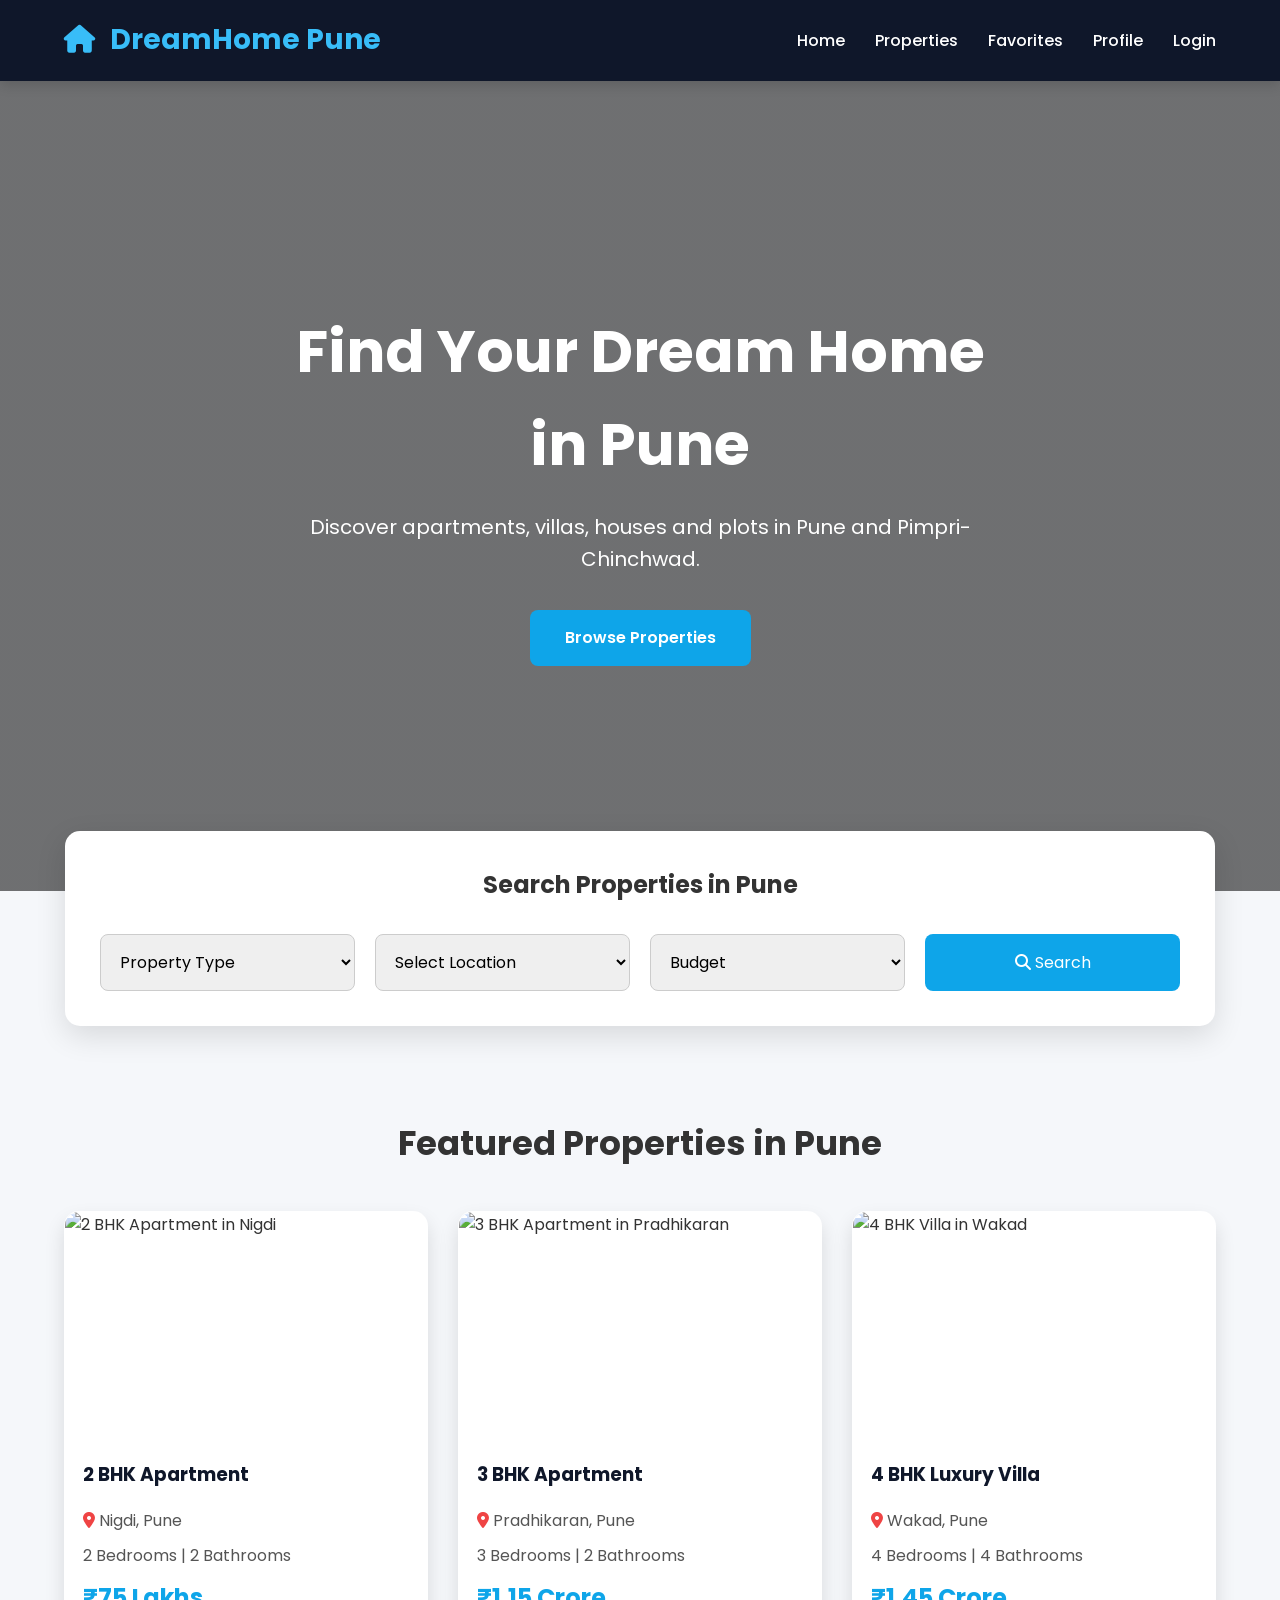
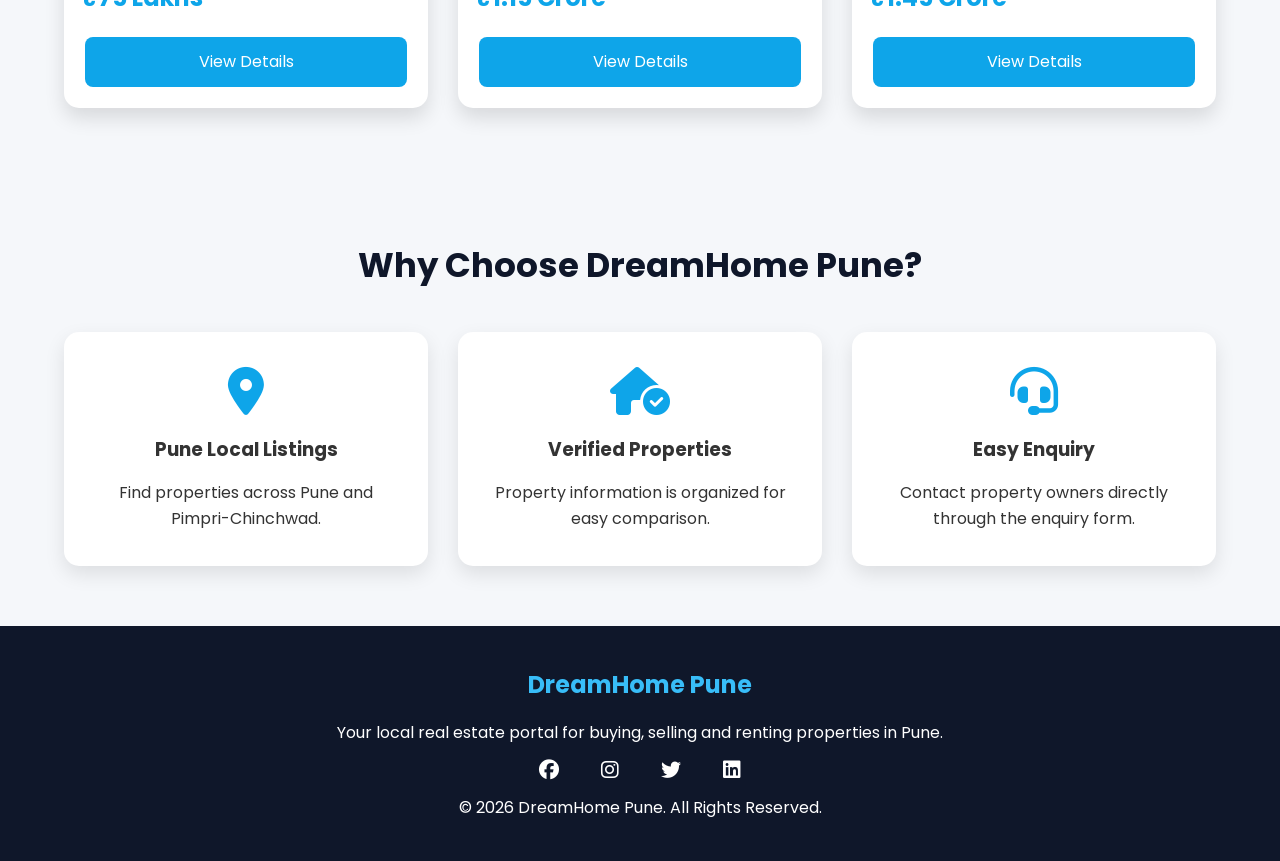
==== commit 6a3caed9: "Improve Pune property search" ====
--- a/index.html
+++ b/index.html
@@ -33,9 +33,7 @@
 <body>
 
 
-<!-- =========================
-     NAVIGATION
-========================= -->
+<!-- NAVIGATION -->
 
 <header>
 
@@ -94,9 +92,7 @@
 
 
 
-<!-- =========================
-     HERO SECTION
-========================= -->
+<!-- HERO -->
 
 <section class="hero">
 
@@ -106,12 +102,10 @@
 Find Your Dream Home in Pune
 </h1>
 
-
-<p>
-
-Discover apartments, houses, villas and
-plots across Nigdi, Pradhikaran, Akurdi
-and nearby Pimpri-Chinchwad areas.
+<p>
+
+Discover apartments, villas, houses and plots
+in Pune and Pimpri-Chinchwad.
 
 </p>
 
@@ -130,9 +124,7 @@
 
 
 
-<!-- =========================
-     SEARCH SECTION
-========================= -->
+<!-- SEARCH -->
 
 <section class="search-section">
 
@@ -177,10 +169,47 @@
 </select>
 
 
-<input
-type="text"
-id="location"
-placeholder="Enter location e.g. Nigdi">
+
+<select id="location">
+
+<option value="">
+Select Location
+</option>
+
+<option>
+Nigdi
+</option>
+
+<option>
+Pradhikaran
+</option>
+
+<option>
+Akurdi
+</option>
+
+<option>
+Chinchwad
+</option>
+
+<option>
+Ravet
+</option>
+
+<option>
+Tathawade
+</option>
+
+<option>
+Wakad
+</option>
+
+<option>
+Pimpri
+</option>
+
+</select>
+
 
 
 <select id="priceRange">
@@ -198,16 +227,17 @@
 </option>
 
 <option>
-₹1 Crore - ₹2 Crore
-</option>
-
-<option>
-Above ₹2 Crore
+₹1 Crore - ₹1.5 Crore
+</option>
+
+<option>
+Above ₹1.5 Crore
 </option>
 
 </select>
 
 
+
 <button onclick="searchProperty()">
 
 <i class="fa-solid fa-magnifying-glass"></i>
@@ -223,9 +253,7 @@
 
 
 
-<!-- =========================
-     FEATURED PROPERTIES
-========================= -->
+<!-- FEATURED PROPERTIES -->
 
 <section class="properties">
 
@@ -237,13 +265,13 @@
 <div class="property-grid">
 
 
-<!-- PROPERTY 1 -->
+<!-- NIGDI -->
 
 <div class="card">
 
 <img
 src="https://images.unsplash.com/photo-1568605114967-8130f3a36994?w=600"
-alt="Apartment in Nigdi">
+alt="2 BHK Apartment in Nigdi">
 
 
 <h3>
@@ -282,13 +310,13 @@
 
 
 
-<!-- PROPERTY 2 -->
+<!-- PRADHIKARAN -->
 
 <div class="card">
 
 <img
 src="https://images.unsplash.com/photo-1460317442991-0ec209397118?w=600"
-alt="Apartment in Pradhikaran">
+alt="3 BHK Apartment in Pradhikaran">
 
 
 <h3>
@@ -327,17 +355,17 @@
 
 
 
-<!-- PROPERTY 3 -->
+<!-- WAKAD -->
 
 <div class="card">
 
 <img
-src="https://images.unsplash.com/photo-1570129477492-45c003edd2be?w=600"
-alt="Family house in Akurdi">
+src="https://images.unsplash.com/photo-1613490493576-7fde63acd811?w=600"
+alt="4 BHK Villa in Wakad">
 
 
 <h3>
-Family House
+4 BHK Luxury Villa
 </h3>
 
 
@@ -345,18 +373,18 @@
 
 <i class="fa-solid fa-location-dot"></i>
 
-Akurdi, Pune
-
-</p>
-
-
-<p>
-3 Bedrooms | 3 Bathrooms
+Wakad, Pune
+
+</p>
+
+
+<p>
+4 Bedrooms | 4 Bathrooms
 </p>
 
 
 <p class="price">
-₹95 Lakhs
+₹1.45 Crore
 </p>
 
 
@@ -373,26 +401,11 @@
 
 </div>
 
-
-<p style="
-text-align:center;
-margin-top:20px;
-color:#64748b;
-font-size:13px;
-">
-
-Sample listings for project demonstration.
-Prices and availability should be verified before making decisions.
-
-</p>
-
 </section>
 
 
 
-<!-- =========================
-     WHY CHOOSE US
-========================= -->
+<!-- WHY CHOOSE US -->
 
 <section class="about">
 
@@ -404,69 +417,51 @@
 <div class="about-grid">
 
 
-<!-- LOCAL PROPERTIES -->
-
 <div>
 
 <i class="fa-solid fa-location-dot fa-3x"></i>
 
-
 <h3>
-Local Properties
+Pune Local Listings
 </h3>
 
-
-<p>
-
-Explore properties across Pune
-and Pimpri-Chinchwad.
-
-</p>
-
-</div>
-
-
-
-<!-- PROPERTY INFORMATION -->
+<p>
+Find properties across Pune and
+Pimpri-Chinchwad.
+</p>
+
+</div>
+
+
 
 <div>
 
 <i class="fa-solid fa-house-circle-check fa-3x"></i>
 
-
 <h3>
-Property Information
+Verified Properties
 </h3>
 
-
-<p>
-
-Get useful information about
-properties and local areas.
-
-</p>
-
-</div>
-
-
-
-<!-- SUPPORT -->
+<p>
+Property information is organized
+for easy comparison.
+</p>
+
+</div>
+
+
 
 <div>
 
 <i class="fa-solid fa-headset fa-3x"></i>
 
-
 <h3>
-Buyer Support
+Easy Enquiry
 </h3>
 
-
-<p>
-
-Find useful resources for
-buyers and property seekers.
-
+<p>
+Contact property owners directly
+through the enquiry form.
 </p>
 
 </div>
@@ -478,14 +473,11 @@
 
 
 
-<!-- =========================
-     FOOTER
-========================= -->
+<!-- FOOTER -->
 
 <footer>
 
 <div class="footer-content">
-
 
 <h2>
 DreamHome Pune
@@ -494,8 +486,8 @@
 
 <p>
 
-Your local real estate portal for
-Pune and Pimpri-Chinchwad.
+Your local real estate portal for buying,
+selling and renting properties in Pune.
 
 </p>
 
@@ -515,7 +507,7 @@
 
 <p>
 
-© 2026 DreamHome. All Rights Reserved.
+© 2026 DreamHome Pune. All Rights Reserved.
 
 </p>
 
@@ -526,13 +518,60 @@
 
 
 
-<!-- =========================
-     JAVASCRIPT
-========================= -->
-
 <script src="script.js"></script>
 
 
+<!-- SEARCH FUNCTION -->
+
+<script>
+
+function searchProperty() {
+
+    const location =
+        document.getElementById("location").value;
+
+    const propertyType =
+        document.getElementById("propertyType").value;
+
+    const priceRange =
+        document.getElementById("priceRange").value;
+
+
+    let url = "properties.html";
+
+
+    const params = new URLSearchParams();
+
+
+    if (location !== "") {
+        params.append("location", location);
+    }
+
+
+    if (propertyType !== "") {
+        params.append("type", propertyType);
+    }
+
+
+    if (priceRange !== "") {
+        params.append("price", priceRange);
+    }
+
+
+    if (params.toString() !== "") {
+
+        url += "?" + params.toString();
+
+    }
+
+
+    window.location.href = url;
+
+}
+
+</script>
+
+
 </body>
 
 </html>
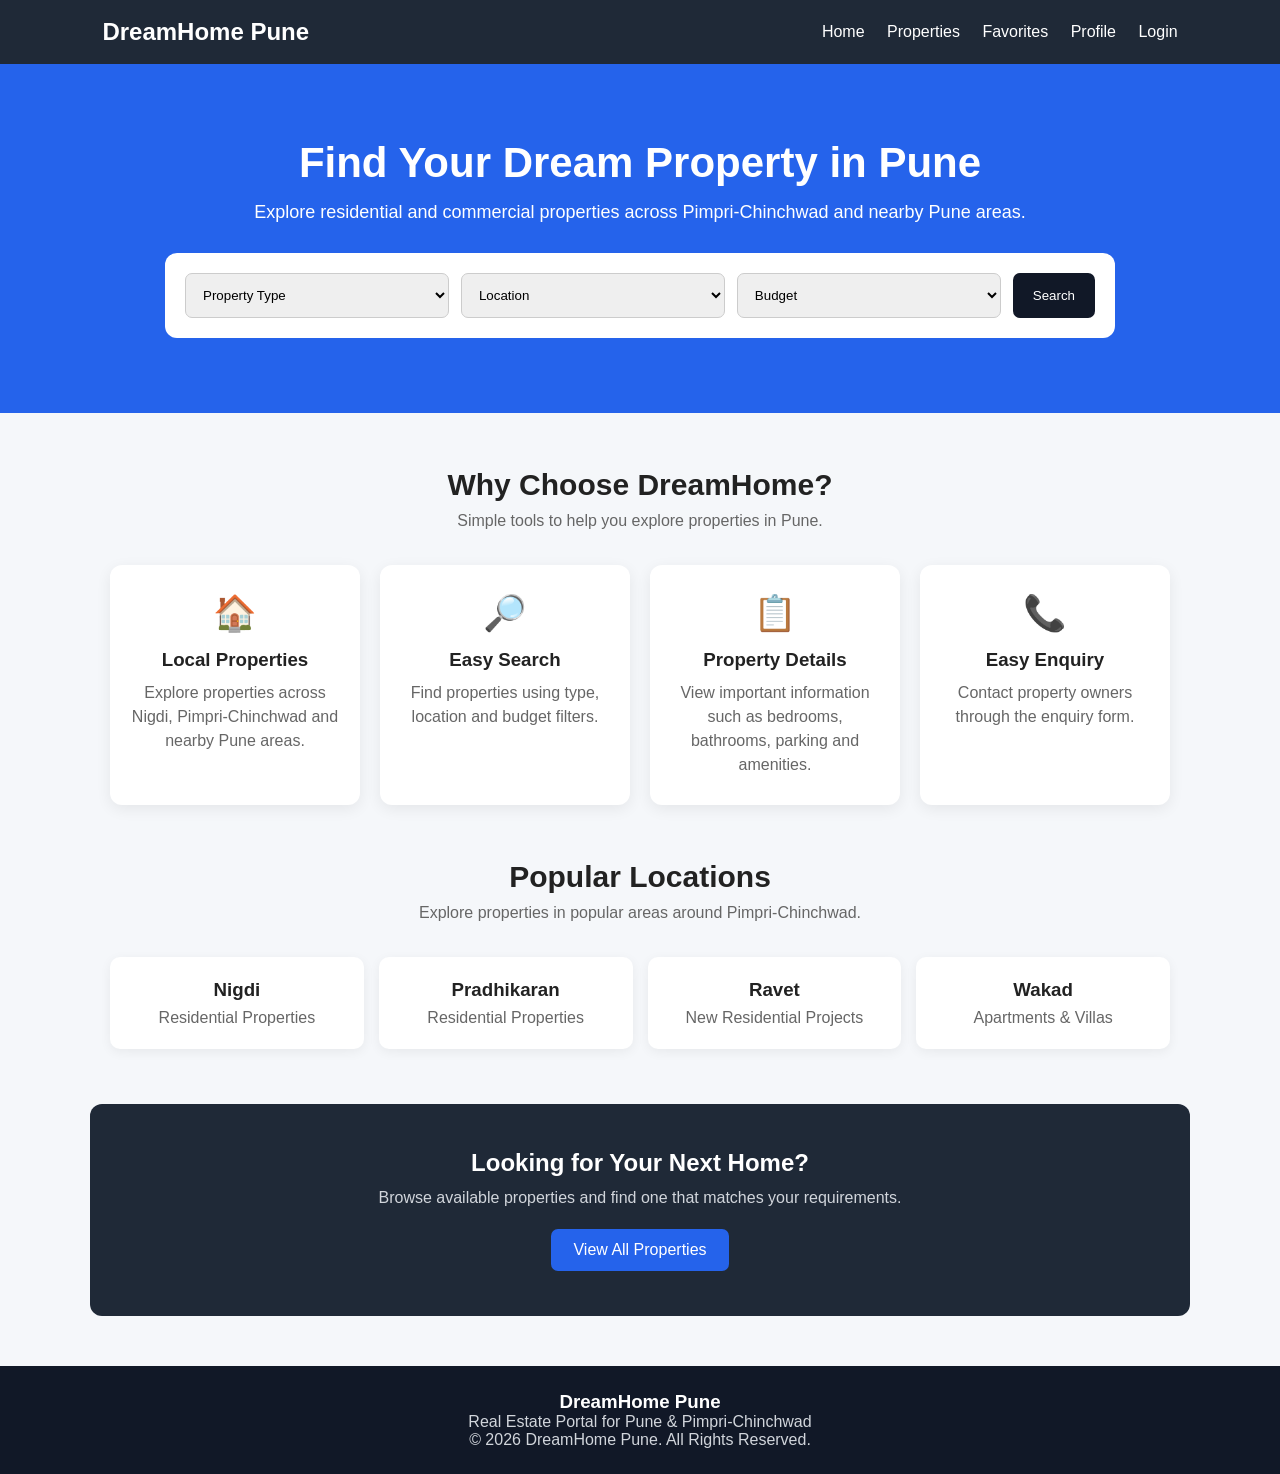
==== commit 7b09bf33: "Improve homepage features" ====
--- a/index.html
+++ b/index.html
@@ -1,577 +1,500 @@
 <!DOCTYPE html>
 <html lang="en">
-
 <head>
-
-<meta charset="UTF-8">
-<meta name="viewport" content="width=device-width, initial-scale=1.0">
-
-<!-- Google Analytics -->
-<script async src="https://www.googletagmanager.com/gtag/js?id=G-99GD0YG43D"></script>
+    <meta charset="UTF-8">
+    <meta name="viewport" content="width=device-width, initial-scale=1.0">
+
+    <title>DreamHome Pune | Find Your Dream Property</title>
+
+    <style>
+        * {
+            box-sizing: border-box;
+            margin: 0;
+            padding: 0;
+            font-family: Arial, sans-serif;
+        }
+
+        body {
+            background: #f5f7fa;
+            color: #222;
+        }
+
+        nav {
+            background: #1f2937;
+            padding: 18px 8%;
+            display: flex;
+            justify-content: space-between;
+            align-items: center;
+        }
+
+        nav h2 {
+            color: white;
+        }
+
+        nav a {
+            color: white;
+            text-decoration: none;
+            margin-left: 18px;
+        }
+
+        nav a:hover {
+            color: #60a5fa;
+        }
+
+        .hero {
+            background: #2563eb;
+            color: white;
+            padding: 75px 20px;
+            text-align: center;
+        }
+
+        .hero h1 {
+            font-size: 42px;
+            margin-bottom: 15px;
+        }
+
+        .hero p {
+            font-size: 18px;
+            margin-bottom: 30px;
+        }
+
+        .search-box {
+            max-width: 950px;
+            margin: auto;
+            background: white;
+            padding: 20px;
+            border-radius: 12px;
+            display: grid;
+            grid-template-columns: repeat(3, 1fr) auto;
+            gap: 12px;
+        }
+
+        select,
+        input {
+            padding: 13px;
+            border: 1px solid #ccc;
+            border-radius: 7px;
+            width: 100%;
+        }
+
+        .search-btn {
+            background: #111827;
+            color: white;
+            border: none;
+            padding: 13px 20px;
+            border-radius: 7px;
+            cursor: pointer;
+        }
+
+        .search-btn:hover {
+            background: #374151;
+        }
+
+        .section {
+            max-width: 1100px;
+            margin: 55px auto;
+            padding: 0 20px;
+        }
+
+        .section-title {
+            text-align: center;
+            margin-bottom: 35px;
+        }
+
+        .section-title h2 {
+            font-size: 30px;
+            margin-bottom: 10px;
+        }
+
+        .section-title p {
+            color: #666;
+        }
+
+        .features {
+            display: grid;
+            grid-template-columns: repeat(4, 1fr);
+            gap: 20px;
+        }
+
+        .feature {
+            background: white;
+            padding: 28px 20px;
+            text-align: center;
+            border-radius: 12px;
+            box-shadow: 0 4px 15px rgba(0,0,0,0.07);
+            transition: 0.3s;
+        }
+
+        .feature:hover {
+            transform: translateY(-5px);
+        }
+
+        .icon {
+            font-size: 35px;
+            margin-bottom: 15px;
+        }
+
+        .feature h3 {
+            margin-bottom: 10px;
+        }
+
+        .feature p {
+            color: #666;
+            line-height: 1.5;
+        }
+
+        .locations {
+            display: grid;
+            grid-template-columns: repeat(4, 1fr);
+            gap: 15px;
+        }
+
+        .location-card {
+            background: white;
+            padding: 22px;
+            border-radius: 10px;
+            text-align: center;
+            box-shadow: 0 3px 12px rgba(0,0,0,0.06);
+        }
+
+        .location-card h3 {
+            margin-bottom: 8px;
+        }
+
+        .location-card p {
+            color: #666;
+        }
+
+        .cta {
+            max-width: 1100px;
+            margin: 50px auto;
+            background: #1f2937;
+            color: white;
+            padding: 45px 25px;
+            text-align: center;
+            border-radius: 12px;
+        }
+
+        .cta h2 {
+            margin-bottom: 12px;
+        }
+
+        .cta p {
+            margin-bottom: 22px;
+            color: #d1d5db;
+        }
+
+        .cta a {
+            display: inline-block;
+            background: #2563eb;
+            color: white;
+            padding: 12px 22px;
+            text-decoration: none;
+            border-radius: 7px;
+        }
+
+        .cta a:hover {
+            background: #1d4ed8;
+        }
+
+        footer {
+            background: #111827;
+            color: white;
+            text-align: center;
+            padding: 25px;
+            margin-top: 50px;
+        }
+
+        footer p {
+            color: #d1d5db;
+        }
+
+        @media (max-width: 800px) {
+
+            nav {
+                flex-direction: column;
+                gap: 15px;
+            }
+
+            nav a {
+                margin: 5px;
+            }
+
+            .hero h1 {
+                font-size: 32px;
+            }
+
+            .search-box {
+                grid-template-columns: 1fr;
+            }
+
+            .features,
+            .locations {
+                grid-template-columns: 1fr 1fr;
+            }
+        }
+
+        @media (max-width: 500px) {
+
+            .features,
+            .locations {
+                grid-template-columns: 1fr;
+            }
+        }
+    </style>
+</head>
+
+<body>
+
+<nav>
+
+    <h2>DreamHome Pune</h2>
+
+    <div>
+        <a href="index.html">Home</a>
+        <a href="properties.html">Properties</a>
+        <a href="favorites.html">Favorites</a>
+        <a href="profile.html">Profile</a>
+        <a href="login.html">Login</a>
+    </div>
+
+</nav>
+
+
+<section class="hero">
+
+    <h1>Find Your Dream Property in Pune</h1>
+
+    <p>
+        Explore residential and commercial properties across
+        Pimpri-Chinchwad and nearby Pune areas.
+    </p>
+
+
+    <div class="search-box">
+
+        <select id="propertyType">
+
+            <option value="">Property Type</option>
+            <option value="apartment">Apartment</option>
+            <option value="villa">Villa</option>
+            <option value="house">House</option>
+
+        </select>
+
+
+        <select id="location">
+
+            <option value="">Location</option>
+            <option value="nigdi">Nigdi</option>
+            <option value="pradhikaran">Pradhikaran</option>
+            <option value="akurdi">Akurdi</option>
+            <option value="chinchwad">Chinchwad</option>
+            <option value="ravet">Ravet</option>
+            <option value="tathawade">Tathawade</option>
+            <option value="wakad">Wakad</option>
+
+        </select>
+
+
+        <select id="budget">
+
+            <option value="">Budget</option>
+            <option value="5000000">Up to ₹50 Lakhs</option>
+            <option value="7500000">Up to ₹75 Lakhs</option>
+            <option value="10000000">Up to ₹1 Crore</option>
+            <option value="15000000">Up to ₹1.5 Crore</option>
+
+        </select>
+
+
+        <button class="search-btn" onclick="searchProperty()">
+            Search
+        </button>
+
+    </div>
+
+</section>
+
+
+<!-- Why Choose DreamHome -->
+
+<section class="section">
+
+    <div class="section-title">
+
+        <h2>Why Choose DreamHome?</h2>
+
+        <p>
+            Simple tools to help you explore properties in Pune.
+        </p>
+
+    </div>
+
+
+    <div class="features">
+
+        <div class="feature">
+
+            <div class="icon">🏠</div>
+
+            <h3>Local Properties</h3>
+
+            <p>
+                Explore properties across Nigdi,
+                Pimpri-Chinchwad and nearby Pune areas.
+            </p>
+
+        </div>
+
+
+        <div class="feature">
+
+            <div class="icon">🔎</div>
+
+            <h3>Easy Search</h3>
+
+            <p>
+                Find properties using type,
+                location and budget filters.
+            </p>
+
+        </div>
+
+
+        <div class="feature">
+
+            <div class="icon">📋</div>
+
+            <h3>Property Details</h3>
+
+            <p>
+                View important information such as
+                bedrooms, bathrooms, parking and amenities.
+            </p>
+
+        </div>
+
+
+        <div class="feature">
+
+            <div class="icon">📞</div>
+
+            <h3>Easy Enquiry</h3>
+
+            <p>
+                Contact property owners through
+                the enquiry form.
+            </p>
+
+        </div>
+
+    </div>
+
+</section>
+
+
+<!-- Popular Locations -->
+
+<section class="section">
+
+    <div class="section-title">
+
+        <h2>Popular Locations</h2>
+
+        <p>
+            Explore properties in popular areas around Pimpri-Chinchwad.
+        </p>
+
+    </div>
+
+
+    <div class="locations">
+
+        <div class="location-card">
+            <h3>Nigdi</h3>
+            <p>Residential Properties</p>
+        </div>
+
+        <div class="location-card">
+            <h3>Pradhikaran</h3>
+            <p>Residential Properties</p>
+        </div>
+
+        <div class="location-card">
+            <h3>Ravet</h3>
+            <p>New Residential Projects</p>
+        </div>
+
+        <div class="location-card">
+            <h3>Wakad</h3>
+            <p>Apartments & Villas</p>
+        </div>
+
+    </div>
+
+</section>
+
+
+<!-- Call to Action -->
+
+<section class="cta">
+
+    <h2>Looking for Your Next Home?</h2>
+
+    <p>
+        Browse available properties and find one that matches
+        your requirements.
+    </p>
+
+    <a href="properties.html">
+        View All Properties
+    </a>
+
+</section>
+
+
+<footer>
+
+    <h3>DreamHome Pune</h3>
+
+    <p>
+        Real Estate Portal for Pune & Pimpri-Chinchwad
+    </p>
+
+    <p>
+        © 2026 DreamHome Pune. All Rights Reserved.
+    </p>
+
+</footer>
+
 
 <script>
-window.dataLayer = window.dataLayer || [];
-
-function gtag(){
-    dataLayer.push(arguments);
+
+function searchProperty() {
+
+    const type = document.getElementById("propertyType").value;
+    const location = document.getElementById("location").value;
+    const budget = document.getElementById("budget").value;
+
+    let url = "properties.html?";
+
+    if (type) {
+        url += "type=" + encodeURIComponent(type) + "&";
+    }
+
+    if (location) {
+        url += "location=" + encodeURIComponent(location) + "&";
+    }
+
+    if (budget) {
+        url += "budget=" + encodeURIComponent(budget);
+    }
+
+    window.location.href = url;
 }
 
-gtag('js', new Date());
-
-gtag('config', 'G-99GD0YG43D');
 </script>
 
-<title>DreamHome Pune | Real Estate Portal</title>
-
-<link rel="stylesheet" href="style.css">
-
-<link rel="stylesheet"
-href="https://cdnjs.cloudflare.com/ajax/libs/font-awesome/6.5.2/css/all.min.css">
-
-</head>
-
-<body>
-
-
-<!-- NAVIGATION -->
-
-<header>
-
-<div class="container">
-
-<div class="logo">
-
-<i class="fa-solid fa-house"></i>
-
-DreamHome Pune
-
-</div>
-
-
-<nav>
-
-<ul>
-
-<li>
-<a href="index.html">
-Home
-</a>
-</li>
-
-<li>
-<a href="properties.html">
-Properties
-</a>
-</li>
-
-<li>
-<a href="favorites.html">
-Favorites
-</a>
-</li>
-
-<li>
-<a href="profile.html">
-Profile
-</a>
-</li>
-
-<li>
-<a href="login.html">
-Login
-</a>
-</li>
-
-</ul>
-
-</nav>
-
-</div>
-
-</header>
-
-
-
-<!-- HERO -->
-
-<section class="hero">
-
-<div class="hero-content">
-
-<h1>
-Find Your Dream Home in Pune
-</h1>
-
-<p>
-
-Discover apartments, villas, houses and plots
-in Pune and Pimpri-Chinchwad.
-
-</p>
-
-
-<a
-href="properties.html"
-class="btn">
-
-Browse Properties
-
-</a>
-
-</div>
-
-</section>
-
-
-
-<!-- SEARCH -->
-
-<section class="search-section">
-
-<h2>
-Search Properties in Pune
-</h2>
-
-
-<div class="search-box">
-
-
-<select id="propertyType">
-
-<option value="">
-Property Type
-</option>
-
-<option>
-Apartment
-</option>
-
-<option>
-Villa
-</option>
-
-<option>
-House
-</option>
-
-<option>
-Commercial
-</option>
-
-<option>
-Office
-</option>
-
-<option>
-Land
-</option>
-
-</select>
-
-
-
-<select id="location">
-
-<option value="">
-Select Location
-</option>
-
-<option>
-Nigdi
-</option>
-
-<option>
-Pradhikaran
-</option>
-
-<option>
-Akurdi
-</option>
-
-<option>
-Chinchwad
-</option>
-
-<option>
-Ravet
-</option>
-
-<option>
-Tathawade
-</option>
-
-<option>
-Wakad
-</option>
-
-<option>
-Pimpri
-</option>
-
-</select>
-
-
-
-<select id="priceRange">
-
-<option value="">
-Budget
-</option>
-
-<option>
-Under ₹50 Lakhs
-</option>
-
-<option>
-₹50 Lakhs - ₹1 Crore
-</option>
-
-<option>
-₹1 Crore - ₹1.5 Crore
-</option>
-
-<option>
-Above ₹1.5 Crore
-</option>
-
-</select>
-
-
-
-<button onclick="searchProperty()">
-
-<i class="fa-solid fa-magnifying-glass"></i>
-
-Search
-
-</button>
-
-
-</div>
-
-</section>
-
-
-
-<!-- FEATURED PROPERTIES -->
-
-<section class="properties">
-
-<h2>
-Featured Properties in Pune
-</h2>
-
-
-<div class="property-grid">
-
-
-<!-- NIGDI -->
-
-<div class="card">
-
-<img
-src="https://images.unsplash.com/photo-1568605114967-8130f3a36994?w=600"
-alt="2 BHK Apartment in Nigdi">
-
-
-<h3>
-2 BHK Apartment
-</h3>
-
-
-<p>
-
-<i class="fa-solid fa-location-dot"></i>
-
-Nigdi, Pune
-
-</p>
-
-
-<p>
-2 Bedrooms | 2 Bathrooms
-</p>
-
-
-<p class="price">
-₹75 Lakhs
-</p>
-
-
-<a
-href="property-details.html"
-class="card-btn">
-
-View Details
-
-</a>
-
-</div>
-
-
-
-<!-- PRADHIKARAN -->
-
-<div class="card">
-
-<img
-src="https://images.unsplash.com/photo-1460317442991-0ec209397118?w=600"
-alt="3 BHK Apartment in Pradhikaran">
-
-
-<h3>
-3 BHK Apartment
-</h3>
-
-
-<p>
-
-<i class="fa-solid fa-location-dot"></i>
-
-Pradhikaran, Pune
-
-</p>
-
-
-<p>
-3 Bedrooms | 2 Bathrooms
-</p>
-
-
-<p class="price">
-₹1.15 Crore
-</p>
-
-
-<a
-href="property-details.html"
-class="card-btn">
-
-View Details
-
-</a>
-
-</div>
-
-
-
-<!-- WAKAD -->
-
-<div class="card">
-
-<img
-src="https://images.unsplash.com/photo-1613490493576-7fde63acd811?w=600"
-alt="4 BHK Villa in Wakad">
-
-
-<h3>
-4 BHK Luxury Villa
-</h3>
-
-
-<p>
-
-<i class="fa-solid fa-location-dot"></i>
-
-Wakad, Pune
-
-</p>
-
-
-<p>
-4 Bedrooms | 4 Bathrooms
-</p>
-
-
-<p class="price">
-₹1.45 Crore
-</p>
-
-
-<a
-href="property-details.html"
-class="card-btn">
-
-View Details
-
-</a>
-
-</div>
-
-
-</div>
-
-</section>
-
-
-
-<!-- WHY CHOOSE US -->
-
-<section class="about">
-
-<h2>
-Why Choose DreamHome Pune?
-</h2>
-
-
-<div class="about-grid">
-
-
-<div>
-
-<i class="fa-solid fa-location-dot fa-3x"></i>
-
-<h3>
-Pune Local Listings
-</h3>
-
-<p>
-Find properties across Pune and
-Pimpri-Chinchwad.
-</p>
-
-</div>
-
-
-
-<div>
-
-<i class="fa-solid fa-house-circle-check fa-3x"></i>
-
-<h3>
-Verified Properties
-</h3>
-
-<p>
-Property information is organized
-for easy comparison.
-</p>
-
-</div>
-
-
-
-<div>
-
-<i class="fa-solid fa-headset fa-3x"></i>
-
-<h3>
-Easy Enquiry
-</h3>
-
-<p>
-Contact property owners directly
-through the enquiry form.
-</p>
-
-</div>
-
-
-</div>
-
-</section>
-
-
-
-<!-- FOOTER -->
-
-<footer>
-
-<div class="footer-content">
-
-<h2>
-DreamHome Pune
-</h2>
-
-
-<p>
-
-Your local real estate portal for buying,
-selling and renting properties in Pune.
-
-</p>
-
-
-<div class="social">
-
-<i class="fab fa-facebook"></i>
-
-<i class="fab fa-instagram"></i>
-
-<i class="fab fa-twitter"></i>
-
-<i class="fab fa-linkedin"></i>
-
-</div>
-
-
-<p>
-
-© 2026 DreamHome Pune. All Rights Reserved.
-
-</p>
-
-
-</div>
-
-</footer>
-
-
-
-<script src="script.js"></script>
-
-
-<!-- SEARCH FUNCTION -->
-
-<script>
-
-function searchProperty() {
-
-    const location =
-        document.getElementById("location").value;
-
-    const propertyType =
-        document.getElementById("propertyType").value;
-
-    const priceRange =
-        document.getElementById("priceRange").value;
-
-
-    let url = "properties.html";
-
-
-    const params = new URLSearchParams();
-
-
-    if (location !== "") {
-        params.append("location", location);
-    }
-
-
-    if (propertyType !== "") {
-        params.append("type", propertyType);
-    }
-
-
-    if (priceRange !== "") {
-        params.append("price", priceRange);
-    }
-
-
-    if (params.toString() !== "") {
-
-        url += "?" + params.toString();
-
-    }
-
-
-    window.location.href = url;
-
-}
-
-</script>
-
-
 </body>
-
 </html>
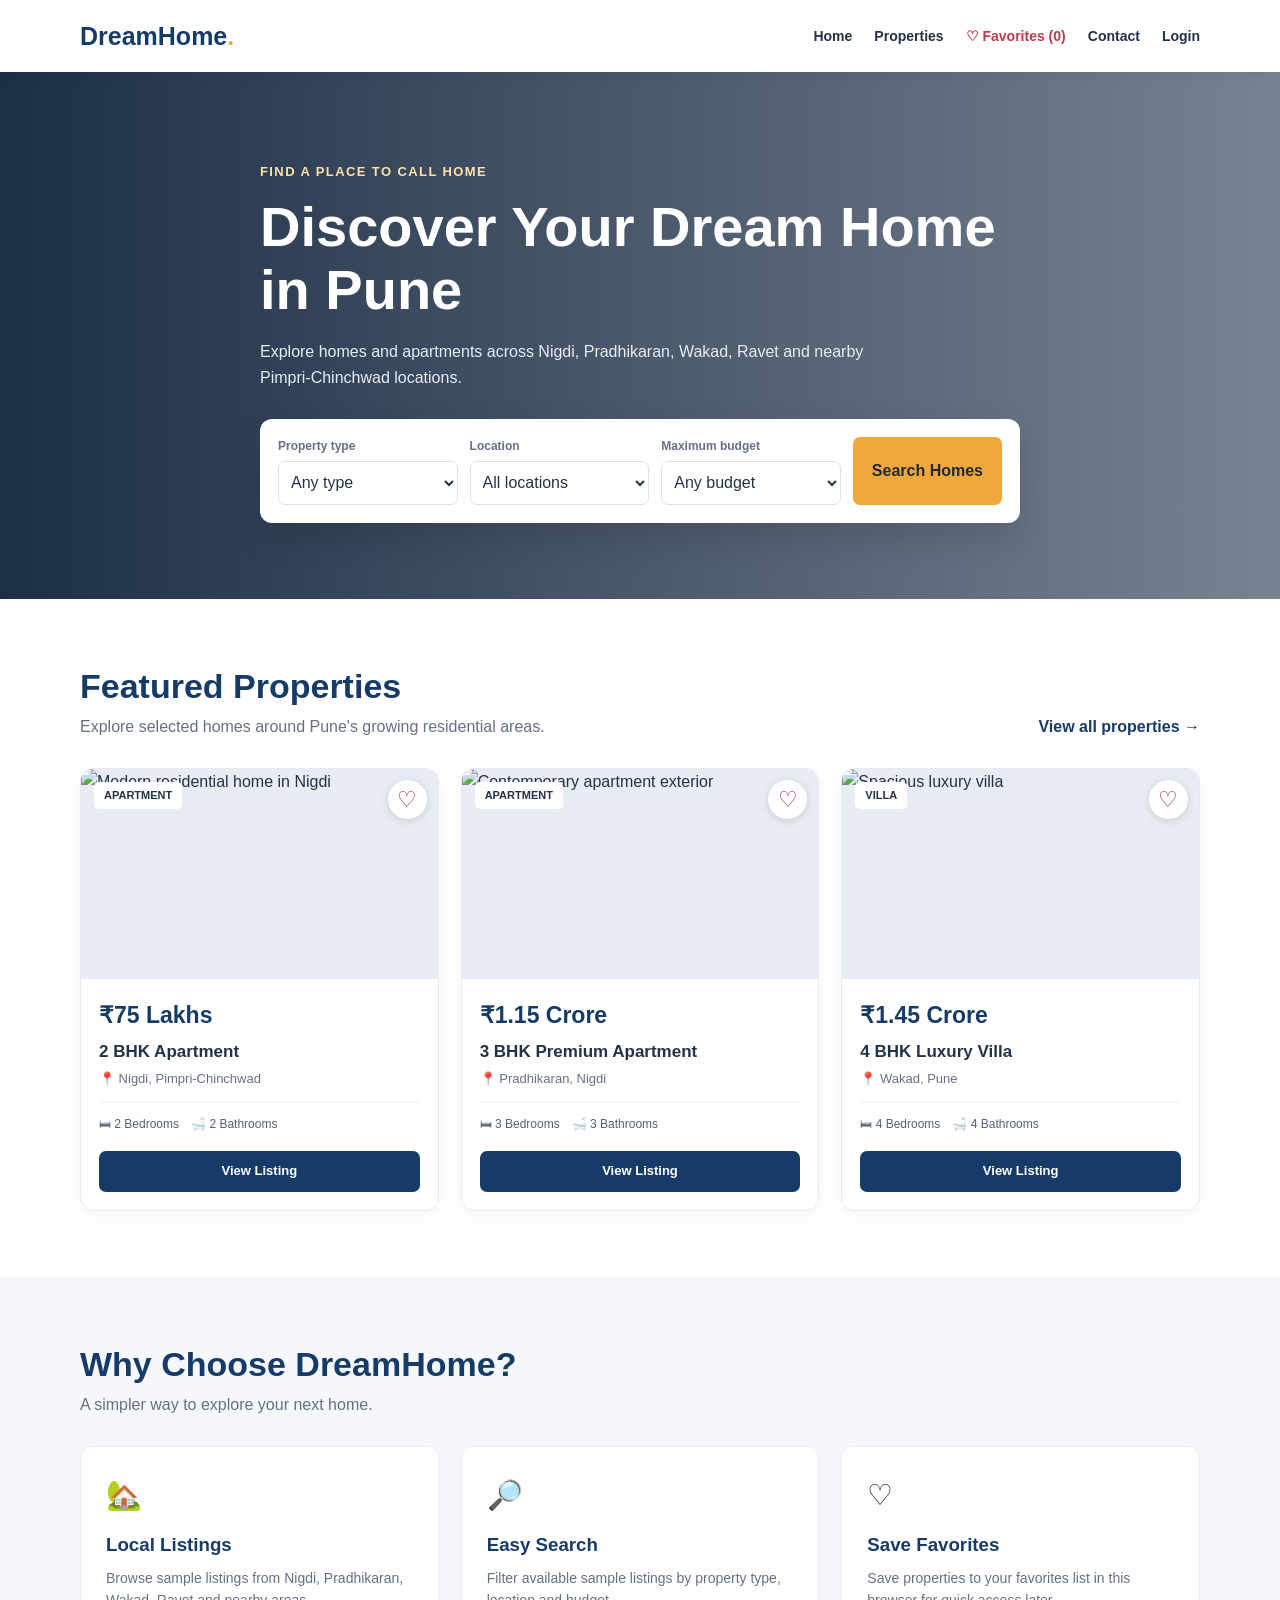
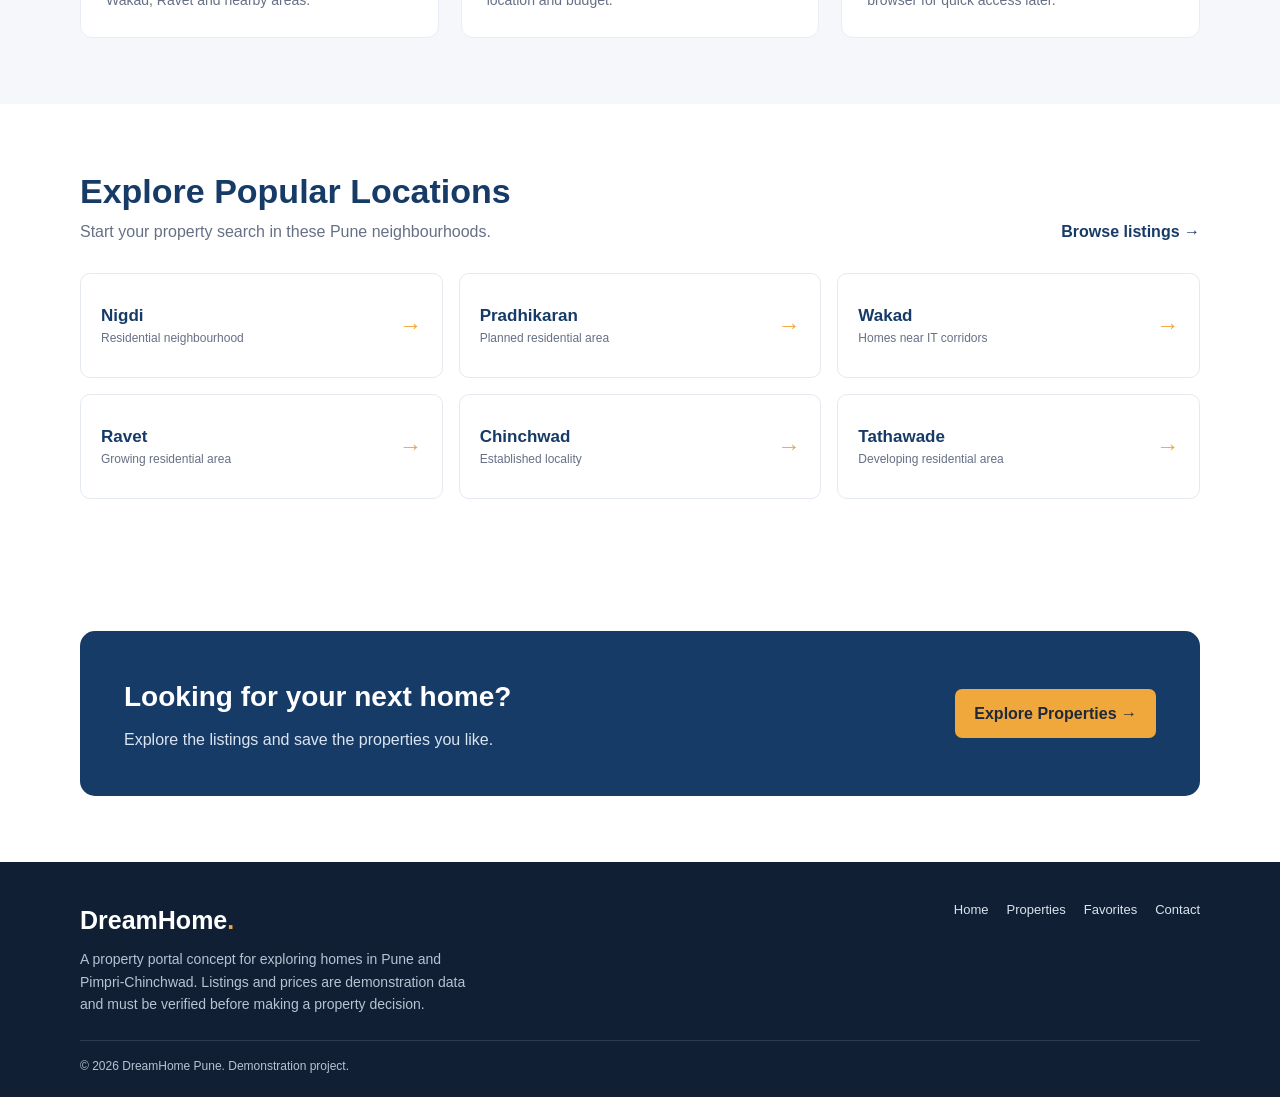
==== commit 2066dde8: "Add featured properties to homepage" ====
--- a/index.html
+++ b/index.html
@@ -1,500 +1,503 @@
+
 <!DOCTYPE html>
 <html lang="en">
 <head>
     <meta charset="UTF-8">
     <meta name="viewport" content="width=device-width, initial-scale=1.0">
-
-    <title>DreamHome Pune | Find Your Dream Property</title>
-
+    <title>DreamHome Pune | Find Your Perfect Home</title>
+    <meta name="description" content="Explore properties in Nigdi, Pradhikaran, Wakad, Ravet, Chinchwad and Tathawade with DreamHome Pune.">
     <style>
-        * {
-            box-sizing: border-box;
-            margin: 0;
-            padding: 0;
-            font-family: Arial, sans-serif;
-        }
-
+        * { box-sizing: border-box; margin: 0; padding: 0; }
+        :root {
+            --primary: #173b67;
+            --accent: #f0a83c;
+            --text: #243247;
+            --muted: #667085;
+            --light: #f5f7fb;
+            --white: #fff;
+        }
         body {
-            background: #f5f7fa;
-            color: #222;
-        }
-
-        nav {
-            background: #1f2937;
-            padding: 18px 8%;
+            font-family: Arial, Helvetica, sans-serif;
+            color: var(--text);
+            line-height: 1.6;
+            background: var(--white);
+        }
+        a { color: inherit; text-decoration: none; }
+        button, input, select { font: inherit; }
+        button, a { -webkit-tap-highlight-color: transparent; }
+        .container { width: min(1120px, 92%); margin: auto; }
+
+        header {
+            background: white;
+            box-shadow: 0 2px 12px #14243b12;
+            position: sticky;
+            top: 0;
+            z-index: 10;
+        }
+        .navbar {
+            min-height: 72px;
             display: flex;
+            align-items: center;
             justify-content: space-between;
-            align-items: center;
-        }
-
-        nav h2 {
+            gap: 20px;
+        }
+        .logo { font-size: 25px; font-weight: 800; color: var(--primary); }
+        .logo span { color: var(--accent); }
+        nav { display: flex; align-items: center; gap: 22px; flex-wrap: wrap; }
+        nav a { font-size: 14px; font-weight: 600; }
+        nav a:hover { color: #d68a17; }
+        .nav-fav { color: #c0394a; }
+
+        .hero {
+            padding: 86px 0 76px;
             color: white;
-        }
-
-        nav a {
-            color: white;
-            text-decoration: none;
-            margin-left: 18px;
-        }
-
-        nav a:hover {
-            color: #60a5fa;
-        }
-
-        .hero {
-            background: #2563eb;
-            color: white;
-            padding: 75px 20px;
-            text-align: center;
-        }
-
-        .hero h1 {
-            font-size: 42px;
-            margin-bottom: 15px;
-        }
-
-        .hero p {
-            font-size: 18px;
-            margin-bottom: 30px;
-        }
-
-        .search-box {
-            max-width: 950px;
-            margin: auto;
+            background:
+                linear-gradient(90deg, rgba(9,29,55,.92), rgba(9,29,55,.55)),
+                url("https://images.unsplash.com/photo-1600596542815-ffad4c1539a9?auto=format&fit=crop&w=1800&q=85")
+                center/cover no-repeat;
+        }
+        .hero-content { max-width: 760px; }
+        .eyebrow {
+            display: inline-block;
+            color: #ffe0a6;
+            font-weight: 700;
+            font-size: 13px;
+            letter-spacing: 1.4px;
+            text-transform: uppercase;
+            margin-bottom: 12px;
+        }
+        h1 { font-size: clamp(34px, 5vw, 56px); line-height: 1.13; margin-bottom: 18px; }
+        .hero p { max-width: 610px; color: #e6edf5; margin-bottom: 28px; }
+        .search-panel {
             background: white;
-            padding: 20px;
+            color: var(--text);
             border-radius: 12px;
+            padding: 18px;
             display: grid;
-            grid-template-columns: repeat(3, 1fr) auto;
+            grid-template-columns: repeat(3, minmax(0, 1fr)) auto;
             gap: 12px;
-        }
-
-        select,
-        input {
-            padding: 13px;
-            border: 1px solid #ccc;
-            border-radius: 7px;
-            width: 100%;
-        }
-
-        .search-btn {
-            background: #111827;
-            color: white;
-            border: none;
-            padding: 13px 20px;
-            border-radius: 7px;
-            cursor: pointer;
-        }
-
-        .search-btn:hover {
-            background: #374151;
-        }
-
-        .section {
-            max-width: 1100px;
-            margin: 55px auto;
-            padding: 0 20px;
-        }
-
-        .section-title {
-            text-align: center;
-            margin-bottom: 35px;
-        }
-
-        .section-title h2 {
-            font-size: 30px;
-            margin-bottom: 10px;
-        }
-
-        .section-title p {
-            color: #666;
-        }
-
-        .features {
+            box-shadow: 0 14px 35px #0002;
+        }
+        .field label { display: block; font-size: 12px; color: var(--muted); margin-bottom: 5px; font-weight: 700; }
+        .field select {
+            width: 100%; min-height: 44px; border: 1px solid #dce2eb;
+            border-radius: 7px; padding: 8px; background: white; color: var(--text);
+        }
+        .btn {
+            display: inline-flex; justify-content: center; align-items: center;
+            border: 0; border-radius: 7px; padding: 12px 19px;
+            font-weight: 700; cursor: pointer; transition: .2s;
+        }
+        .btn-primary { background: var(--accent); color: #1f2937; }
+        .btn-primary:hover { background: #ffc15a; transform: translateY(-1px); }
+        .btn-dark { background: var(--primary); color: white; }
+        .btn-dark:hover { background: #24558b; }
+
+        section { padding: 66px 0; }
+        .section-heading {
+            display: flex; justify-content: space-between; align-items: end;
+            gap: 20px; margin-bottom: 28px;
+        }
+        .section-heading h2 { font-size: clamp(25px, 3vw, 34px); color: var(--primary); line-height: 1.25; }
+        .section-heading p { color: var(--muted); margin-top: 7px; }
+        .text-link { color: var(--primary); font-weight: 700; white-space: nowrap; }
+        .text-link:hover { text-decoration: underline; }
+
+        .property-grid {
             display: grid;
-            grid-template-columns: repeat(4, 1fr);
-            gap: 20px;
-        }
-
-        .feature {
-            background: white;
-            padding: 28px 20px;
-            text-align: center;
-            border-radius: 12px;
-            box-shadow: 0 4px 15px rgba(0,0,0,0.07);
-            transition: 0.3s;
-        }
-
-        .feature:hover {
-            transform: translateY(-5px);
-        }
-
-        .icon {
-            font-size: 35px;
-            margin-bottom: 15px;
-        }
-
-        .feature h3 {
-            margin-bottom: 10px;
-        }
-
-        .feature p {
-            color: #666;
-            line-height: 1.5;
-        }
-
-        .locations {
-            display: grid;
-            grid-template-columns: repeat(4, 1fr);
-            gap: 15px;
-        }
-
+            grid-template-columns: repeat(3, minmax(0, 1fr));
+            gap: 22px;
+        }
+        .property-card {
+            border: 1px solid #e7ebf1; border-radius: 13px;
+            overflow: hidden; background: white;
+            box-shadow: 0 5px 20px #172b4d0a;
+            transition: transform .2s, box-shadow .2s;
+        }
+        .property-card:hover { transform: translateY(-4px); box-shadow: 0 12px 30px #172b4d16; }
+        .property-image { height: 210px; position: relative; background: #e8edf3; }
+        .property-image img { width: 100%; height: 100%; object-fit: cover; display: block; }
+        .property-tag {
+            position: absolute; left: 13px; top: 13px; padding: 5px 10px;
+            background: white; border-radius: 5px; font-size: 11px; font-weight: 800;
+            text-transform: uppercase;
+        }
+        .heart {
+            position: absolute; top: 11px; right: 11px; width: 39px; height: 39px;
+            border: 0; border-radius: 50%; background: white; color: #b42336;
+            font-size: 22px; cursor: pointer; box-shadow: 0 2px 8px #0002;
+        }
+        .heart.active { background: #b42336; color: white; }
+        .property-info { padding: 18px; }
+        .property-price { color: var(--primary); font-size: 23px; font-weight: 800; }
+        .property-info h3 { font-size: 17px; margin: 4px 0; }
+        .location { color: var(--muted); font-size: 13px; margin-bottom: 12px; }
+        .property-meta {
+            display: flex; flex-wrap: wrap; gap: 12px;
+            border-top: 1px solid #edf0f4; padding-top: 12px;
+            color: #526174; font-size: 12px;
+        }
+        .card-actions { display: flex; gap: 10px; margin-top: 17px; }
+        .card-actions a { flex: 1; font-size: 13px; padding: 10px; }
+
+        .why { background: var(--light); }
+        .why-grid { display: grid; grid-template-columns: repeat(3, 1fr); gap: 22px; }
+        .why-card { background: white; padding: 25px; border-radius: 12px; border: 1px solid #e8edf4; }
+        .why-icon { font-size: 29px; margin-bottom: 12px; }
+        .why-card h3 { color: var(--primary); margin-bottom: 7px; }
+        .why-card p { color: var(--muted); font-size: 14px; }
+
+        .location-grid { display: grid; grid-template-columns: repeat(3, 1fr); gap: 16px; }
         .location-card {
-            background: white;
-            padding: 22px;
-            border-radius: 10px;
-            text-align: center;
-            box-shadow: 0 3px 12px rgba(0,0,0,0.06);
-        }
-
-        .location-card h3 {
-            margin-bottom: 8px;
-        }
-
-        .location-card p {
-            color: #666;
-        }
+            min-height: 105px; border: 1px solid #e4e9f0; border-radius: 10px;
+            padding: 20px; display: flex; align-items: center; justify-content: space-between;
+            gap: 12px; background: white; transition: .2s;
+        }
+        .location-card:hover { border-color: var(--accent); background: #fffaf1; }
+        .location-card h3 { color: var(--primary); font-size: 17px; }
+        .location-card p { color: var(--muted); font-size: 12px; }
+        .location-arrow { font-size: 23px; color: var(--accent); }
 
         .cta {
-            max-width: 1100px;
-            margin: 50px auto;
-            background: #1f2937;
-            color: white;
-            padding: 45px 25px;
-            text-align: center;
-            border-radius: 12px;
-        }
-
-        .cta h2 {
-            margin-bottom: 12px;
-        }
-
-        .cta p {
-            margin-bottom: 22px;
-            color: #d1d5db;
-        }
-
-        .cta a {
-            display: inline-block;
-            background: #2563eb;
-            color: white;
-            padding: 12px 22px;
-            text-decoration: none;
-            border-radius: 7px;
-        }
-
-        .cta a:hover {
-            background: #1d4ed8;
-        }
-
-        footer {
-            background: #111827;
-            color: white;
-            text-align: center;
-            padding: 25px;
-            margin-top: 50px;
-        }
-
-        footer p {
-            color: #d1d5db;
-        }
-
-        @media (max-width: 800px) {
-
-            nav {
-                flex-direction: column;
-                gap: 15px;
-            }
-
-            nav a {
-                margin: 5px;
-            }
-
-            .hero h1 {
-                font-size: 32px;
-            }
-
-            .search-box {
-                grid-template-columns: 1fr;
-            }
-
-            .features,
-            .locations {
-                grid-template-columns: 1fr 1fr;
-            }
-        }
-
-        @media (max-width: 500px) {
-
-            .features,
-            .locations {
-                grid-template-columns: 1fr;
-            }
+            padding: 44px; border-radius: 15px; background: var(--primary);
+            color: white; display: flex; align-items: center; justify-content: space-between;
+            gap: 25px;
+        }
+        .cta h2 { font-size: 28px; margin-bottom: 7px; }
+        .cta p { color: #dbe5f1; }
+
+        footer { background: #101f33; color: #dbe4ee; padding: 38px 0 20px; }
+        .footer-main { display: flex; justify-content: space-between; gap: 30px; flex-wrap: wrap; }
+        .footer-main p { max-width: 400px; color: #b6c3d3; margin-top: 8px; font-size: 14px; }
+        .footer-links { display: flex; gap: 18px; flex-wrap: wrap; font-size: 13px; }
+        .footer-links a:hover { color: #ffc15a; }
+        .copyright { border-top: 1px solid #ffffff20; margin-top: 25px; padding-top: 16px; font-size: 12px; color: #b6c3d3; }
+
+        .toast {
+            position: fixed; bottom: 22px; left: 50%; transform: translateX(-50%);
+            background: #14243b; color: white; padding: 12px 18px; border-radius: 8px;
+            box-shadow: 0 6px 24px #0003; z-index: 20; display: none; font-size: 14px;
+        }
+
+        @media (max-width: 850px) {
+            .search-panel { grid-template-columns: repeat(2, minmax(0, 1fr)); }
+            .property-grid { grid-template-columns: repeat(2, minmax(0, 1fr)); }
+            .navbar { padding: 12px 0; align-items: flex-start; flex-direction: column; }
+            nav { gap: 14px; }
+        }
+        @media (max-width: 580px) {
+            .hero { padding: 58px 0; }
+            .search-panel, .property-grid, .why-grid, .location-grid { grid-template-columns: 1fr; }
+            .section-heading { align-items: flex-start; flex-direction: column; }
+            .property-image { height: 225px; }
+            .cta { padding: 28px 22px; align-items: flex-start; flex-direction: column; }
         }
     </style>
 </head>
-
 <body>
-
-<nav>
-
-    <h2>DreamHome Pune</h2>
-
-    <div>
-        <a href="index.html">Home</a>
-        <a href="properties.html">Properties</a>
-        <a href="favorites.html">Favorites</a>
-        <a href="profile.html">Profile</a>
-        <a href="login.html">Login</a>
+<header>
+    <div class="container navbar">
+        <a class="logo" href="index.html">DreamHome<span>.</span></a>
+        <nav aria-label="Main navigation">
+            <a href="index.html">Home</a>
+            <a href="properties.html">Properties</a>
+            <a href="favorites.html" class="nav-fav">♡ Favorites (<span id="favoriteCount">0</span>)</a>
+            <a href="contact-owner.html">Contact</a>
+            <a href="login.html">Login</a>
+        </nav>
     </div>
-
-</nav>
-
-
-<section class="hero">
-
-    <h1>Find Your Dream Property in Pune</h1>
-
-    <p>
-        Explore residential and commercial properties across
-        Pimpri-Chinchwad and nearby Pune areas.
-    </p>
-
-
-    <div class="search-box">
-
-        <select id="propertyType">
-
-            <option value="">Property Type</option>
-            <option value="apartment">Apartment</option>
-            <option value="villa">Villa</option>
-            <option value="house">House</option>
-
-        </select>
-
-
-        <select id="location">
-
-            <option value="">Location</option>
-            <option value="nigdi">Nigdi</option>
-            <option value="pradhikaran">Pradhikaran</option>
-            <option value="akurdi">Akurdi</option>
-            <option value="chinchwad">Chinchwad</option>
-            <option value="ravet">Ravet</option>
-            <option value="tathawade">Tathawade</option>
-            <option value="wakad">Wakad</option>
-
-        </select>
-
-
-        <select id="budget">
-
-            <option value="">Budget</option>
-            <option value="5000000">Up to ₹50 Lakhs</option>
-            <option value="7500000">Up to ₹75 Lakhs</option>
-            <option value="10000000">Up to ₹1 Crore</option>
-            <option value="15000000">Up to ₹1.5 Crore</option>
-
-        </select>
-
-
-        <button class="search-btn" onclick="searchProperty()">
-            Search
-        </button>
-
+</header>
+
+<main>
+    <section class="hero">
+        <div class="container hero-content">
+            <span class="eyebrow">Find a place to call home</span>
+            <h1>Discover Your Dream Home in Pune</h1>
+            <p>Explore homes and apartments across Nigdi, Pradhikaran, Wakad, Ravet and nearby Pimpri-Chinchwad locations.</p>
+
+            <form class="search-panel" id="homeSearch">
+                <div class="field">
+                    <label for="searchType">Property type</label>
+                    <select id="searchType">
+                        <option value="">Any type</option>
+                        <option value="apartment">Apartment</option>
+                        <option value="villa">Villa</option>
+                        <option value="house">House</option>
+                    </select>
+                </div>
+                <div class="field">
+                    <label for="searchLocation">Location</label>
+                    <select id="searchLocation">
+                        <option value="">All locations</option>
+                        <option value="Nigdi">Nigdi</option>
+                        <option value="Pradhikaran">Pradhikaran</option>
+                        <option value="Wakad">Wakad</option>
+                        <option value="Ravet">Ravet</option>
+                        <option value="Chinchwad">Chinchwad</option>
+                        <option value="Tathawade">Tathawade</option>
+                    </select>
+                </div>
+                <div class="field">
+                    <label for="searchBudget">Maximum budget</label>
+                    <select id="searchBudget">
+                        <option value="">Any budget</option>
+                        <option value="7000000">₹70 Lakhs</option>
+                        <option value="9000000">₹90 Lakhs</option>
+                        <option value="12000000">₹1.2 Crore</option>
+                        <option value="15000000">₹1.5 Crore</option>
+                    </select>
+                </div>
+                <button type="submit" class="btn btn-primary">Search Homes</button>
+            </form>
+        </div>
+    </section>
+
+    <section>
+        <div class="container">
+            <div class="section-heading">
+                <div>
+                    <h2>Featured Properties</h2>
+                    <p>Explore selected homes around Pune's growing residential areas.</p>
+                </div>
+                <a class="text-link" href="properties.html">View all properties →</a>
+            </div>
+
+            <div class="property-grid">
+                <article class="property-card" data-id="nigdi">
+                    <div class="property-image">
+                        <img src="https://images.unsplash.com/photo-1600585154340-be6161a56a0c?auto=format&fit=crop&w=800&q=80" alt="Modern residential home in Nigdi" loading="lazy">
+                        <span class="property-tag">Apartment</span>
+                        <button class="heart" type="button" aria-label="Add Nigdi property to favorites" aria-pressed="false">♡</button>
+                    </div>
+                    <div class="property-info">
+                        <div class="property-price">₹75 Lakhs</div>
+                        <h3>2 BHK Apartment</h3>
+                        <p class="location">📍 Nigdi, Pimpri-Chinchwad</p>
+                        <div class="property-meta"><span>🛏 2 Bedrooms</span><span>🛁 2 Bathrooms</span></div>
+                        <div class="card-actions">
+                            <a class="btn btn-dark" href="properties.html?location=Nigdi">View Listing</a>
+                        </div>
+                    </div>
+                </article>
+
+                <article class="property-card" data-id="pradhikaran">
+                    <div class="property-image">
+                        <img src="https://images.unsplash.com/photo-1600607687939-ce8a6c25118c?auto=format&fit=crop&w=800&q=80" alt="Contemporary apartment exterior" loading="lazy">
+                        <span class="property-tag">Apartment</span>
+                        <button class="heart" type="button" aria-label="Add Pradhikaran property to favorites" aria-pressed="false">♡</button>
+                    </div>
+                    <div class="property-info">
+                        <div class="property-price">₹1.15 Crore</div>
+                        <h3>3 BHK Premium Apartment</h3>
+                        <p class="location">📍 Pradhikaran, Nigdi</p>
+                        <div class="property-meta"><span>🛏 3 Bedrooms</span><span>🛁 3 Bathrooms</span></div>
+                        <div class="card-actions">
+                            <a class="btn btn-dark" href="properties.html?location=Pradhikaran">View Listing</a>
+                        </div>
+                    </div>
+                </article>
+
+                <article class="property-card" data-id="wakad">
+                    <div class="property-image">
+                        <img src="https://images.unsplash.com/photo-1600607687920-4e2a09cf159d?auto=format&fit=crop&w=800&q=80" alt="Spacious luxury villa" loading="lazy">
+                        <span class="property-tag">Villa</span>
+                        <button class="heart" type="button" aria-label="Add Wakad property to favorites" aria-pressed="false">♡</button>
+                    </div>
+                    <div class="property-info">
+                        <div class="property-price">₹1.45 Crore</div>
+                        <h3>4 BHK Luxury Villa</h3>
+                        <p class="location">📍 Wakad, Pune</p>
+                        <div class="property-meta"><span>🛏 4 Bedrooms</span><span>🛁 4 Bathrooms</span></div>
+                        <div class="card-actions">
+                            <a class="btn btn-dark" href="properties.html?location=Wakad">View Listing</a>
+                        </div>
+                    </div>
+                </article>
+            </div>
+        </div>
+    </section>
+
+    <section class="why">
+        <div class="container">
+            <div class="section-heading">
+                <div>
+                    <h2>Why Choose DreamHome?</h2>
+                    <p>A simpler way to explore your next home.</p>
+                </div>
+            </div>
+            <div class="why-grid">
+                <article class="why-card">
+                    <div class="why-icon">🏡</div>
+                    <h3>Local Listings</h3>
+                    <p>Browse sample listings from Nigdi, Pradhikaran, Wakad, Ravet and nearby areas.</p>
+                </article>
+                <article class="why-card">
+                    <div class="why-icon">🔎</div>
+                    <h3>Easy Search</h3>
+                    <p>Filter available sample listings by property type, location and budget.</p>
+                </article>
+                <article class="why-card">
+                    <div class="why-icon">♡</div>
+                    <h3>Save Favorites</h3>
+                    <p>Save properties to your favorites list in this browser for quick access later.</p>
+                </article>
+            </div>
+        </div>
+    </section>
+
+    <section>
+        <div class="container">
+            <div class="section-heading">
+                <div>
+                    <h2>Explore Popular Locations</h2>
+                    <p>Start your property search in these Pune neighbourhoods.</p>
+                </div>
+                <a class="text-link" href="properties.html">Browse listings →</a>
+            </div>
+            <div class="location-grid">
+                <a class="location-card" href="properties.html?location=Nigdi">
+                    <div><h3>Nigdi</h3><p>Residential neighbourhood</p></div><span class="location-arrow">→</span>
+                </a>
+                <a class="location-card" href="properties.html?location=Pradhikaran">
+                    <div><h3>Pradhikaran</h3><p>Planned residential area</p></div><span class="location-arrow">→</span>
+                </a>
+                <a class="location-card" href="properties.html?location=Wakad">
+                    <div><h3>Wakad</h3><p>Homes near IT corridors</p></div><span class="location-arrow">→</span>
+                </a>
+                <a class="location-card" href="properties.html?location=Ravet">
+                    <div><h3>Ravet</h3><p>Growing residential area</p></div><span class="location-arrow">→</span>
+                </a>
+                <a class="location-card" href="properties.html?location=Chinchwad">
+                    <div><h3>Chinchwad</h3><p>Established locality</p></div><span class="location-arrow">→</span>
+                </a>
+                <a class="location-card" href="properties.html?location=Tathawade">
+                    <div><h3>Tathawade</h3><p>Developing residential area</p></div><span class="location-arrow">→</span>
+                </a>
+            </div>
+        </div>
+    </section>
+
+    <section>
+        <div class="container">
+            <div class="cta">
+                <div>
+                    <h2>Looking for your next home?</h2>
+                    <p>Explore the listings and save the properties you like.</p>
+                </div>
+                <a class="btn btn-primary" href="properties.html">Explore Properties →</a>
+            </div>
+        </div>
+    </section>
+</main>
+
+<footer>
+    <div class="container">
+        <div class="footer-main">
+            <div>
+                <a class="logo" href="index.html" style="color:white">DreamHome<span>.</span></a>
+                <p>A property portal concept for exploring homes in Pune and Pimpri-Chinchwad. Listings and prices are demonstration data and must be verified before making a property decision.</p>
+            </div>
+            <div class="footer-links">
+                <a href="index.html">Home</a>
+                <a href="properties.html">Properties</a>
+                <a href="favorites.html">Favorites</a>
+                <a href="contact-owner.html">Contact</a>
+            </div>
+        </div>
+        <div class="copyright">© <span id="year"></span> DreamHome Pune. Demonstration project.</div>
     </div>
-
-</section>
-
-
-<!-- Why Choose DreamHome -->
-
-<section class="section">
-
-    <div class="section-title">
-
-        <h2>Why Choose DreamHome?</h2>
-
-        <p>
-            Simple tools to help you explore properties in Pune.
-        </p>
-
-    </div>
-
-
-    <div class="features">
-
-        <div class="feature">
-
-            <div class="icon">🏠</div>
-
-            <h3>Local Properties</h3>
-
-            <p>
-                Explore properties across Nigdi,
-                Pimpri-Chinchwad and nearby Pune areas.
-            </p>
-
-        </div>
-
-
-        <div class="feature">
-
-            <div class="icon">🔎</div>
-
-            <h3>Easy Search</h3>
-
-            <p>
-                Find properties using type,
-                location and budget filters.
-            </p>
-
-        </div>
-
-
-        <div class="feature">
-
-            <div class="icon">📋</div>
-
-            <h3>Property Details</h3>
-
-            <p>
-                View important information such as
-                bedrooms, bathrooms, parking and amenities.
-            </p>
-
-        </div>
-
-
-        <div class="feature">
-
-            <div class="icon">📞</div>
-
-            <h3>Easy Enquiry</h3>
-
-            <p>
-                Contact property owners through
-                the enquiry form.
-            </p>
-
-        </div>
-
-    </div>
-
-</section>
-
-
-<!-- Popular Locations -->
-
-<section class="section">
-
-    <div class="section-title">
-
-        <h2>Popular Locations</h2>
-
-        <p>
-            Explore properties in popular areas around Pimpri-Chinchwad.
-        </p>
-
-    </div>
-
-
-    <div class="locations">
-
-        <div class="location-card">
-            <h3>Nigdi</h3>
-            <p>Residential Properties</p>
-        </div>
-
-        <div class="location-card">
-            <h3>Pradhikaran</h3>
-            <p>Residential Properties</p>
-        </div>
-
-        <div class="location-card">
-            <h3>Ravet</h3>
-            <p>New Residential Projects</p>
-        </div>
-
-        <div class="location-card">
-            <h3>Wakad</h3>
-            <p>Apartments & Villas</p>
-        </div>
-
-    </div>
-
-</section>
-
-
-<!-- Call to Action -->
-
-<section class="cta">
-
-    <h2>Looking for Your Next Home?</h2>
-
-    <p>
-        Browse available properties and find one that matches
-        your requirements.
-    </p>
-
-    <a href="properties.html">
-        View All Properties
-    </a>
-
-</section>
-
-
-<footer>
-
-    <h3>DreamHome Pune</h3>
-
-    <p>
-        Real Estate Portal for Pune & Pimpri-Chinchwad
-    </p>
-
-    <p>
-        © 2026 DreamHome Pune. All Rights Reserved.
-    </p>
-
 </footer>
 
+<div class="toast" id="toast" role="status" aria-live="polite"></div>
 
 <script>
-
-function searchProperty() {
-
-    const type = document.getElementById("propertyType").value;
-    const location = document.getElementById("location").value;
-    const budget = document.getElementById("budget").value;
-
-    let url = "properties.html?";
-
-    if (type) {
-        url += "type=" + encodeURIComponent(type) + "&";
+    const FAVORITES_KEY = "dreamhomeFavorites";
+    let toastTimeout;
+
+    function getFavorites() {
+        try {
+            const saved = JSON.parse(localStorage.getItem(FAVORITES_KEY) || "[]");
+            return Array.isArray(saved) ? [...new Set(saved.filter(id => typeof id === "string"))] : [];
+        } catch (error) {
+            return [];
+        }
     }
 
-    if (location) {
-        url += "location=" + encodeURIComponent(location) + "&";
+    function saveFavorites(favorites) {
+        try {
+            localStorage.setItem(FAVORITES_KEY, JSON.stringify(favorites));
+            return true;
+        } catch (error) {
+            showToast("Could not save favorites in this browser.");
+            return false;
+        }
     }
 
-    if (budget) {
-        url += "budget=" + encodeURIComponent(budget);
+    function showToast(message) {
+        const toast = document.getElementById("toast");
+        toast.textContent = message;
+        toast.style.display = "block";
+        clearTimeout(toastTimeout);
+        toastTimeout = setTimeout(() => {
+            toast.style.display = "none";
+        }, 2400);
     }
 
-    window.location.href = url;
-}
-
+    function updateFavoritesUI() {
+        const favorites = getFavorites();
+        document.getElementById("favoriteCount").textContent = favorites.length;
+
+        document.querySelectorAll(".property-card[data-id]").forEach(card => {
+            const id = card.dataset.id;
+            const button = card.querySelector(".heart");
+            if (!button) return;
+
+            const isSaved = favorites.includes(id);
+            button.classList.toggle("active", isSaved);
+            button.textContent = isSaved ? "♥" : "♡";
+            button.setAttribute("aria-pressed", String(isSaved));
+            button.setAttribute(
+                "aria-label",
+                `${isSaved ? "Remove" : "Add"} ${id} property ${isSaved ? "from" : "to"} favorites`
+            );
+        });
+    }
+
+    document.querySelectorAll(".property-card[data-id] .heart").forEach(button => {
+        button.addEventListener("click", () => {
+            const card = button.closest(".property-card");
+            const id = card.dataset.id;
+            const favorites = getFavorites();
+            const isSaved = favorites.includes(id);
+            const updated = isSaved
+                ? favorites.filter(favoriteId => favoriteId !== id)
+                : [...favorites, id];
+
+            if (saveFavorites(updated)) {
+                updateFavoritesUI();
+                showToast(isSaved ? "Removed from favorites" : "Added to favorites");
+            }
+        });
+    });
+
+    document.getElementById("homeSearch").addEventListener("submit", event => {
+        event.preventDefault();
+
+        const type = document.getElementById("searchType").value;
+        const location = document.getElementById("searchLocation").value;
+        const budget = document.getElementById("searchBudget").value;
+        const params = new URLSearchParams();
+
+        if (type) params.set("type", type);
+        if (location) params.set("location", location);
+        if (budget) params.set("budget", budget);
+
+        const query = params.toString();
+        window.location.href = "properties.html" + (query ? "?" + query : "");
+    });
+
+    document.getElementById("year").textContent = new Date().getFullYear();
+    updateFavoritesUI();
 </script>
-
 </body>
-</html>+</html>
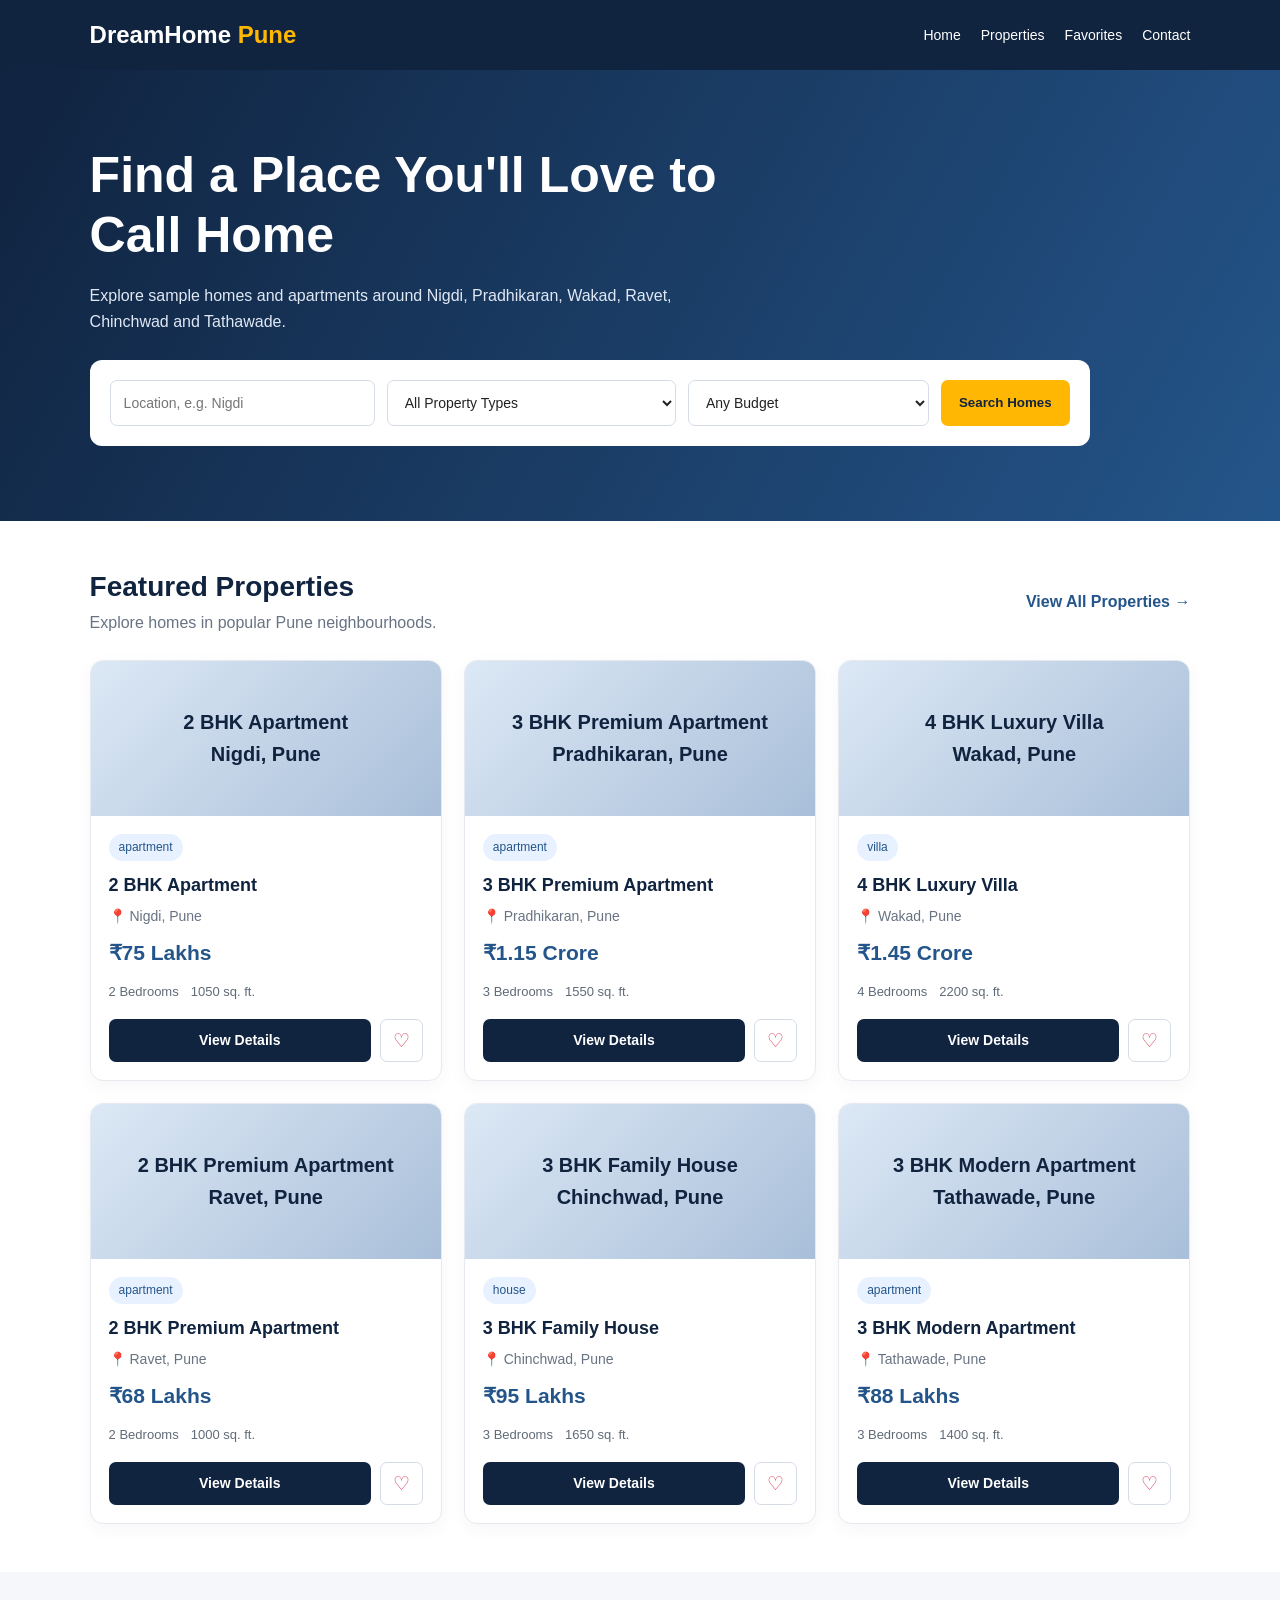
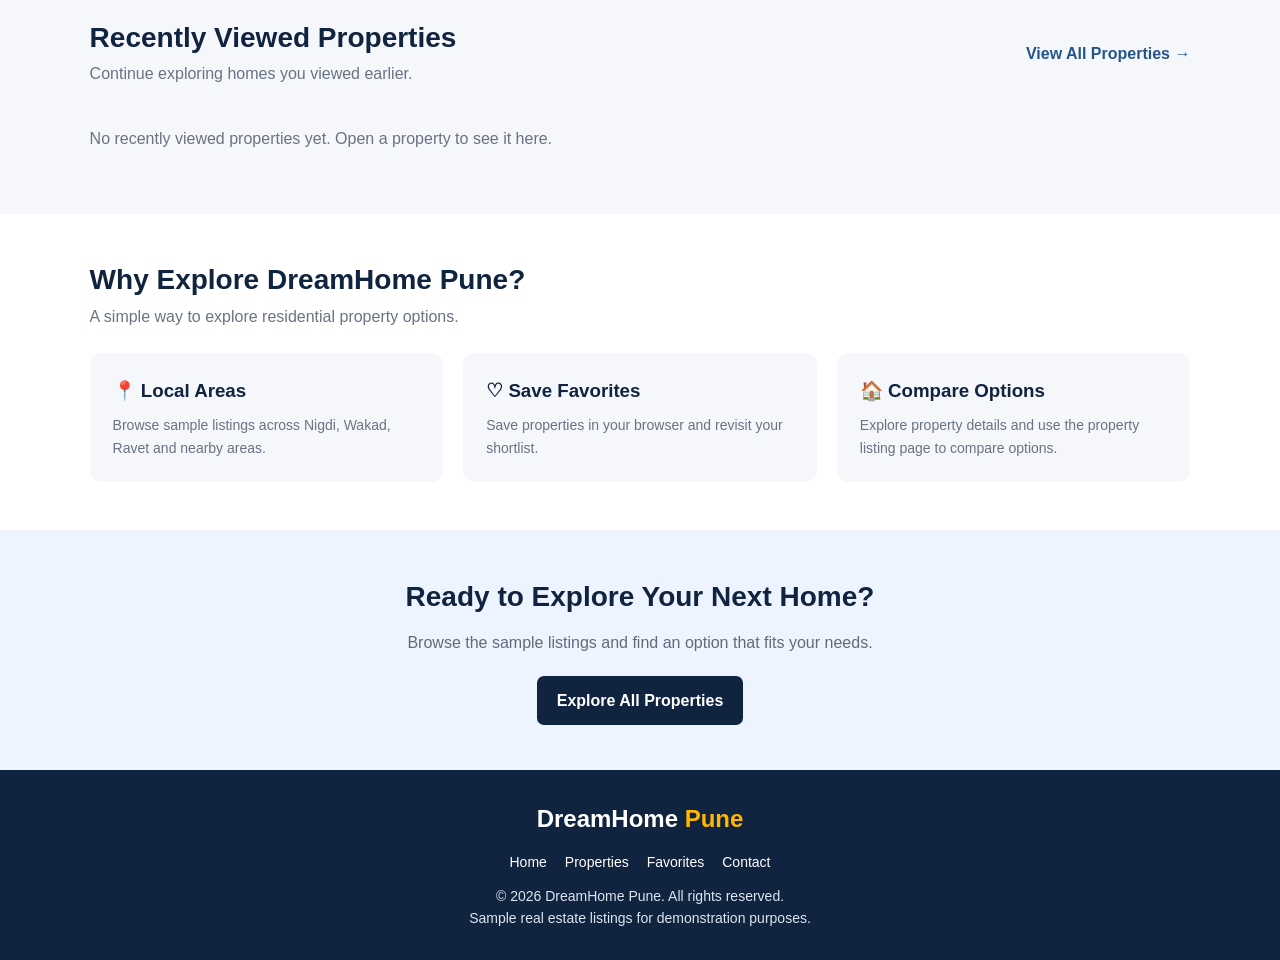
==== commit 3262e411: "Display recently viewed properties on homepage" ====
--- a/index.html
+++ b/index.html
@@ -2,502 +2,339 @@
 <!DOCTYPE html>
 <html lang="en">
 <head>
-    <meta charset="UTF-8">
-    <meta name="viewport" content="width=device-width, initial-scale=1.0">
-    <title>DreamHome Pune | Find Your Perfect Home</title>
-    <meta name="description" content="Explore properties in Nigdi, Pradhikaran, Wakad, Ravet, Chinchwad and Tathawade with DreamHome Pune.">
-    <style>
-        * { box-sizing: border-box; margin: 0; padding: 0; }
-        :root {
-            --primary: #173b67;
-            --accent: #f0a83c;
-            --text: #243247;
-            --muted: #667085;
-            --light: #f5f7fb;
-            --white: #fff;
-        }
-        body {
-            font-family: Arial, Helvetica, sans-serif;
-            color: var(--text);
-            line-height: 1.6;
-            background: var(--white);
-        }
-        a { color: inherit; text-decoration: none; }
-        button, input, select { font: inherit; }
-        button, a { -webkit-tap-highlight-color: transparent; }
-        .container { width: min(1120px, 92%); margin: auto; }
-
-        header {
-            background: white;
-            box-shadow: 0 2px 12px #14243b12;
-            position: sticky;
-            top: 0;
-            z-index: 10;
-        }
-        .navbar {
-            min-height: 72px;
-            display: flex;
-            align-items: center;
-            justify-content: space-between;
-            gap: 20px;
-        }
-        .logo { font-size: 25px; font-weight: 800; color: var(--primary); }
-        .logo span { color: var(--accent); }
-        nav { display: flex; align-items: center; gap: 22px; flex-wrap: wrap; }
-        nav a { font-size: 14px; font-weight: 600; }
-        nav a:hover { color: #d68a17; }
-        .nav-fav { color: #c0394a; }
-
-        .hero {
-            padding: 86px 0 76px;
-            color: white;
-            background:
-                linear-gradient(90deg, rgba(9,29,55,.92), rgba(9,29,55,.55)),
-                url("https://images.unsplash.com/photo-1600596542815-ffad4c1539a9?auto=format&fit=crop&w=1800&q=85")
-                center/cover no-repeat;
-        }
-        .hero-content { max-width: 760px; }
-        .eyebrow {
-            display: inline-block;
-            color: #ffe0a6;
-            font-weight: 700;
-            font-size: 13px;
-            letter-spacing: 1.4px;
-            text-transform: uppercase;
-            margin-bottom: 12px;
-        }
-        h1 { font-size: clamp(34px, 5vw, 56px); line-height: 1.13; margin-bottom: 18px; }
-        .hero p { max-width: 610px; color: #e6edf5; margin-bottom: 28px; }
-        .search-panel {
-            background: white;
-            color: var(--text);
-            border-radius: 12px;
-            padding: 18px;
-            display: grid;
-            grid-template-columns: repeat(3, minmax(0, 1fr)) auto;
-            gap: 12px;
-            box-shadow: 0 14px 35px #0002;
-        }
-        .field label { display: block; font-size: 12px; color: var(--muted); margin-bottom: 5px; font-weight: 700; }
-        .field select {
-            width: 100%; min-height: 44px; border: 1px solid #dce2eb;
-            border-radius: 7px; padding: 8px; background: white; color: var(--text);
-        }
-        .btn {
-            display: inline-flex; justify-content: center; align-items: center;
-            border: 0; border-radius: 7px; padding: 12px 19px;
-            font-weight: 700; cursor: pointer; transition: .2s;
-        }
-        .btn-primary { background: var(--accent); color: #1f2937; }
-        .btn-primary:hover { background: #ffc15a; transform: translateY(-1px); }
-        .btn-dark { background: var(--primary); color: white; }
-        .btn-dark:hover { background: #24558b; }
-
-        section { padding: 66px 0; }
-        .section-heading {
-            display: flex; justify-content: space-between; align-items: end;
-            gap: 20px; margin-bottom: 28px;
-        }
-        .section-heading h2 { font-size: clamp(25px, 3vw, 34px); color: var(--primary); line-height: 1.25; }
-        .section-heading p { color: var(--muted); margin-top: 7px; }
-        .text-link { color: var(--primary); font-weight: 700; white-space: nowrap; }
-        .text-link:hover { text-decoration: underline; }
-
-        .property-grid {
-            display: grid;
-            grid-template-columns: repeat(3, minmax(0, 1fr));
-            gap: 22px;
-        }
-        .property-card {
-            border: 1px solid #e7ebf1; border-radius: 13px;
-            overflow: hidden; background: white;
-            box-shadow: 0 5px 20px #172b4d0a;
-            transition: transform .2s, box-shadow .2s;
-        }
-        .property-card:hover { transform: translateY(-4px); box-shadow: 0 12px 30px #172b4d16; }
-        .property-image { height: 210px; position: relative; background: #e8edf3; }
-        .property-image img { width: 100%; height: 100%; object-fit: cover; display: block; }
-        .property-tag {
-            position: absolute; left: 13px; top: 13px; padding: 5px 10px;
-            background: white; border-radius: 5px; font-size: 11px; font-weight: 800;
-            text-transform: uppercase;
-        }
-        .heart {
-            position: absolute; top: 11px; right: 11px; width: 39px; height: 39px;
-            border: 0; border-radius: 50%; background: white; color: #b42336;
-            font-size: 22px; cursor: pointer; box-shadow: 0 2px 8px #0002;
-        }
-        .heart.active { background: #b42336; color: white; }
-        .property-info { padding: 18px; }
-        .property-price { color: var(--primary); font-size: 23px; font-weight: 800; }
-        .property-info h3 { font-size: 17px; margin: 4px 0; }
-        .location { color: var(--muted); font-size: 13px; margin-bottom: 12px; }
-        .property-meta {
-            display: flex; flex-wrap: wrap; gap: 12px;
-            border-top: 1px solid #edf0f4; padding-top: 12px;
-            color: #526174; font-size: 12px;
-        }
-        .card-actions { display: flex; gap: 10px; margin-top: 17px; }
-        .card-actions a { flex: 1; font-size: 13px; padding: 10px; }
-
-        .why { background: var(--light); }
-        .why-grid { display: grid; grid-template-columns: repeat(3, 1fr); gap: 22px; }
-        .why-card { background: white; padding: 25px; border-radius: 12px; border: 1px solid #e8edf4; }
-        .why-icon { font-size: 29px; margin-bottom: 12px; }
-        .why-card h3 { color: var(--primary); margin-bottom: 7px; }
-        .why-card p { color: var(--muted); font-size: 14px; }
-
-        .location-grid { display: grid; grid-template-columns: repeat(3, 1fr); gap: 16px; }
-        .location-card {
-            min-height: 105px; border: 1px solid #e4e9f0; border-radius: 10px;
-            padding: 20px; display: flex; align-items: center; justify-content: space-between;
-            gap: 12px; background: white; transition: .2s;
-        }
-        .location-card:hover { border-color: var(--accent); background: #fffaf1; }
-        .location-card h3 { color: var(--primary); font-size: 17px; }
-        .location-card p { color: var(--muted); font-size: 12px; }
-        .location-arrow { font-size: 23px; color: var(--accent); }
-
-        .cta {
-            padding: 44px; border-radius: 15px; background: var(--primary);
-            color: white; display: flex; align-items: center; justify-content: space-between;
-            gap: 25px;
-        }
-        .cta h2 { font-size: 28px; margin-bottom: 7px; }
-        .cta p { color: #dbe5f1; }
-
-        footer { background: #101f33; color: #dbe4ee; padding: 38px 0 20px; }
-        .footer-main { display: flex; justify-content: space-between; gap: 30px; flex-wrap: wrap; }
-        .footer-main p { max-width: 400px; color: #b6c3d3; margin-top: 8px; font-size: 14px; }
-        .footer-links { display: flex; gap: 18px; flex-wrap: wrap; font-size: 13px; }
-        .footer-links a:hover { color: #ffc15a; }
-        .copyright { border-top: 1px solid #ffffff20; margin-top: 25px; padding-top: 16px; font-size: 12px; color: #b6c3d3; }
-
-        .toast {
-            position: fixed; bottom: 22px; left: 50%; transform: translateX(-50%);
-            background: #14243b; color: white; padding: 12px 18px; border-radius: 8px;
-            box-shadow: 0 6px 24px #0003; z-index: 20; display: none; font-size: 14px;
-        }
-
-        @media (max-width: 850px) {
-            .search-panel { grid-template-columns: repeat(2, minmax(0, 1fr)); }
-            .property-grid { grid-template-columns: repeat(2, minmax(0, 1fr)); }
-            .navbar { padding: 12px 0; align-items: flex-start; flex-direction: column; }
-            nav { gap: 14px; }
-        }
-        @media (max-width: 580px) {
-            .hero { padding: 58px 0; }
-            .search-panel, .property-grid, .why-grid, .location-grid { grid-template-columns: 1fr; }
-            .section-heading { align-items: flex-start; flex-direction: column; }
-            .property-image { height: 225px; }
-            .cta { padding: 28px 22px; align-items: flex-start; flex-direction: column; }
-        }
-    </style>
+  <meta charset="UTF-8">
+  <meta name="viewport" content="width=device-width, initial-scale=1.0">
+  <title>DreamHome Pune | Find Your Dream Home</title>
+
+  <style>
+    *{box-sizing:border-box;margin:0;padding:0;font-family:Arial,sans-serif}
+    body{color:#222;background:#fff;line-height:1.6}
+    header{background:#10233f;color:white;padding:16px 7%;display:flex;justify-content:space-between;align-items:center;gap:15px;flex-wrap:wrap}
+    .logo{color:white;text-decoration:none;font-size:24px;font-weight:bold}
+    .logo span{color:#ffb703}
+    nav{display:flex;gap:20px;flex-wrap:wrap}
+    nav a{color:white;text-decoration:none;font-size:14px}
+    nav a:hover{color:#ffb703}
+    .hero{padding:75px 7%;background:linear-gradient(120deg,#10233f,#24558a);color:white}
+    .hero-inner{max-width:1200px;margin:auto}
+    .hero h1{font-size:clamp(32px,5vw,50px);line-height:1.2;max-width:700px;margin-bottom:18px}
+    .hero p{color:#e0e8f4;max-width:650px;margin-bottom:25px}
+    .search-box{background:white;padding:20px;border-radius:12px;display:grid;grid-template-columns:1.1fr 1.2fr 1fr auto;gap:12px;max-width:1000px}
+    .search-box input,.search-box select{width:100%;padding:13px;border:1px solid #d5dce5;border-radius:7px;font-size:14px;background:white;color:#222;min-width:0}
+    .primary-btn{border:0;background:#ffb703;color:#10233f;font-weight:bold;padding:13px 18px;border-radius:7px;cursor:pointer}
+    .primary-btn:hover{background:#ffd166}
+    .section{padding:48px 7%}
+    .section-inner{max-width:1200px;margin:auto}
+    .section-heading{display:flex;justify-content:space-between;align-items:center;gap:15px;flex-wrap:wrap;margin-bottom:24px}
+    .section-heading h2{color:#10233f;font-size:28px;line-height:1.3}
+    .section-heading p{color:#687383;margin-top:5px}
+    .view-all{color:#24558a;text-decoration:none;font-weight:bold}
+    .property-grid{display:grid;grid-template-columns:repeat(3,minmax(0,1fr));gap:22px}
+    .property-card{border:1px solid #e6eaf0;border-radius:13px;overflow:hidden;background:white;box-shadow:0 5px 18px #0000000a;display:flex;flex-direction:column}
+    .property-visual{height:155px;display:flex;align-items:center;justify-content:center;background:linear-gradient(135deg,#dce8f5,#a9bfd9);color:#10233f;text-align:center;font-size:20px;font-weight:bold;padding:15px}
+    .property-body{padding:18px;display:flex;flex-direction:column;flex:1}
+    .property-tag{display:inline-block;align-self:flex-start;background:#e8f1ff;color:#24558a;border-radius:20px;padding:4px 10px;font-size:12px;margin-bottom:10px}
+    .property-body h3{color:#10233f;font-size:18px;margin-bottom:5px}
+    .property-location{color:#687383;font-size:14px;margin-bottom:9px}
+    .property-price{color:#24558a;font-size:21px;font-weight:bold;margin-bottom:12px}
+    .property-facts{display:flex;flex-wrap:wrap;gap:12px;color:#606b78;font-size:13px;margin-bottom:17px}
+    .card-actions{display:flex;gap:9px;margin-top:auto}
+    .details-link{background:#10233f;color:white;text-decoration:none;padding:10px 13px;border-radius:7px;text-align:center;font-weight:bold;font-size:14px;flex:1}
+    .details-link:hover{background:#24558a}
+    .favorite-btn{background:white;border:1px solid #d5dce5;border-radius:7px;padding:8px 12px;cursor:pointer;font-size:19px;color:#d13b53}
+    .favorite-btn:hover{background:#fff0f2}
+    .recent-section{background:#f5f7fb}
+    .recent-grid{display:grid;grid-template-columns:repeat(4,minmax(0,1fr));gap:18px}
+    .recent-card{background:white;border-radius:12px;padding:19px;border:1px solid #e6eaf0;box-shadow:0 4px 15px #00000008}
+    .recent-card h3{color:#10233f;font-size:17px;line-height:1.4;margin-bottom:7px}
+    .recent-location{color:#687383;font-size:14px;margin-bottom:8px}
+    .recent-price{color:#24558a;font-size:19px;font-weight:bold;margin-bottom:13px}
+    .recent-details-link{display:inline-block;background:#10233f;color:white;text-decoration:none;padding:9px 12px;border-radius:6px;font-size:14px;font-weight:bold}
+    .recent-details-link:hover{background:#24558a}
+    .recent-empty{color:#687383;padding:15px 0}
+    .benefits{display:grid;grid-template-columns:repeat(3,minmax(0,1fr));gap:20px}
+    .benefit{background:#f5f7fb;padding:23px;border-radius:12px}
+    .benefit h3{color:#10233f;margin-bottom:8px}
+    .benefit p{color:#687383;font-size:14px}
+    .cta{background:#edf4ff;text-align:center;padding:45px 7%}
+    .cta h2{color:#10233f;font-size:28px;margin-bottom:10px}
+    .cta p{color:#606b78;margin-bottom:20px}
+    .cta a{display:inline-block;background:#10233f;color:white;text-decoration:none;padding:12px 20px;border-radius:7px;font-weight:bold}
+    footer{background:#10233f;color:#dce5f0;padding:30px 7%;text-align:center}
+    footer p{font-size:14px}
+    .footer-links{display:flex;justify-content:center;flex-wrap:wrap;gap:18px;margin:12px 0}
+    .footer-links a{color:white;text-decoration:none;font-size:14px}
+    @media(max-width:1000px){.search-box{grid-template-columns:repeat(2,minmax(0,1fr))}.property-grid{grid-template-columns:repeat(2,minmax(0,1fr))}.recent-grid{grid-template-columns:repeat(2,minmax(0,1fr))}}
+    @media(max-width:600px){header{justify-content:center}nav{justify-content:center}.hero{padding:50px 6%}.search-box{grid-template-columns:1fr}.section{padding:35px 6%}.property-grid,.recent-grid,.benefits{grid-template-columns:1fr}.section-heading h2{font-size:24px}.property-visual{height:180px}.card-actions .details-link{font-size:13px}}
+  </style>
 </head>
+
 <body>
-<header>
-    <div class="container navbar">
-        <a class="logo" href="index.html">DreamHome<span>.</span></a>
-        <nav aria-label="Main navigation">
-            <a href="index.html">Home</a>
-            <a href="properties.html">Properties</a>
-            <a href="favorites.html" class="nav-fav">♡ Favorites (<span id="favoriteCount">0</span>)</a>
-            <a href="contact-owner.html">Contact</a>
-            <a href="login.html">Login</a>
-        </nav>
+  <header>
+    <a href="index.html" class="logo">DreamHome <span>Pune</span></a>
+    <nav>
+      <a href="index.html">Home</a>
+      <a href="properties.html">Properties</a>
+      <a href="favorites.html">Favorites</a>
+      <a href="contact-owner.html">Contact</a>
+    </nav>
+  </header>
+
+  <main>
+    <section class="hero">
+      <div class="hero-inner">
+        <h1>Find a Place You'll Love to Call Home</h1>
+        <p>
+          Explore sample homes and apartments around Nigdi, Pradhikaran,
+          Wakad, Ravet, Chinchwad and Tathawade.
+        </p>
+
+        <form class="search-box" id="propertySearch">
+          <input type="text" id="locationSearch" placeholder="Location, e.g. Nigdi">
+
+          <select id="typeSearch">
+            <option value="">All Property Types</option>
+            <option value="apartment">Apartment</option>
+            <option value="villa">Villa</option>
+            <option value="house">House</option>
+          </select>
+
+          <select id="budgetSearch">
+            <option value="">Any Budget</option>
+            <option value="7000000">Up to ₹70 Lakhs</option>
+            <option value="9000000">Up to ₹90 Lakhs</option>
+            <option value="12000000">Up to ₹1.2 Crore</option>
+            <option value="15000000">Up to ₹1.5 Crore</option>
+          </select>
+
+          <button type="submit" class="primary-btn">Search Homes</button>
+        </form>
+      </div>
+    </section>
+
+    <section class="section">
+      <div class="section-inner">
+        <div class="section-heading">
+          <div>
+            <h2>Featured Properties</h2>
+            <p>Explore homes in popular Pune neighbourhoods.</p>
+          </div>
+          <a class="view-all" href="properties.html">View All Properties →</a>
+        </div>
+        <div class="property-grid" id="featuredGrid"></div>
+      </div>
+    </section>
+
+    <section class="section recent-section" id="recentlyViewedSection">
+      <div class="section-inner">
+        <div class="section-heading">
+          <div>
+            <h2>Recently Viewed Properties</h2>
+            <p>Continue exploring homes you viewed earlier.</p>
+          </div>
+          <a class="view-all" href="properties.html">View All Properties →</a>
+        </div>
+        <div id="recentlyViewedGrid" class="recent-grid"></div>
+        <p id="recentEmptyMessage" class="recent-empty" hidden>
+          No recently viewed properties yet. Open a property to see it here.
+        </p>
+      </div>
+    </section>
+
+    <section class="section">
+      <div class="section-inner">
+        <div class="section-heading">
+          <div>
+            <h2>Why Explore DreamHome Pune?</h2>
+            <p>A simple way to explore residential property options.</p>
+          </div>
+        </div>
+
+        <div class="benefits">
+          <article class="benefit">
+            <h3>📍 Local Areas</h3>
+            <p>Browse sample listings across Nigdi, Wakad, Ravet and nearby areas.</p>
+          </article>
+          <article class="benefit">
+            <h3>♡ Save Favorites</h3>
+            <p>Save properties in your browser and revisit your shortlist.</p>
+          </article>
+          <article class="benefit">
+            <h3>🏠 Compare Options</h3>
+            <p>Explore property details and use the property listing page to compare options.</p>
+          </article>
+        </div>
+      </div>
+    </section>
+
+    <section class="cta">
+      <h2>Ready to Explore Your Next Home?</h2>
+      <p>Browse the sample listings and find an option that fits your needs.</p>
+      <a href="properties.html">Explore All Properties</a>
+    </section>
+  </main>
+
+  <footer>
+    <a href="index.html" class="logo">DreamHome <span>Pune</span></a>
+    <div class="footer-links">
+      <a href="index.html">Home</a>
+      <a href="properties.html">Properties</a>
+      <a href="favorites.html">Favorites</a>
+      <a href="contact-owner.html">Contact</a>
     </div>
-</header>
-
-<main>
-    <section class="hero">
-        <div class="container hero-content">
-            <span class="eyebrow">Find a place to call home</span>
-            <h1>Discover Your Dream Home in Pune</h1>
-            <p>Explore homes and apartments across Nigdi, Pradhikaran, Wakad, Ravet and nearby Pimpri-Chinchwad locations.</p>
-
-            <form class="search-panel" id="homeSearch">
-                <div class="field">
-                    <label for="searchType">Property type</label>
-                    <select id="searchType">
-                        <option value="">Any type</option>
-                        <option value="apartment">Apartment</option>
-                        <option value="villa">Villa</option>
-                        <option value="house">House</option>
-                    </select>
-                </div>
-                <div class="field">
-                    <label for="searchLocation">Location</label>
-                    <select id="searchLocation">
-                        <option value="">All locations</option>
-                        <option value="Nigdi">Nigdi</option>
-                        <option value="Pradhikaran">Pradhikaran</option>
-                        <option value="Wakad">Wakad</option>
-                        <option value="Ravet">Ravet</option>
-                        <option value="Chinchwad">Chinchwad</option>
-                        <option value="Tathawade">Tathawade</option>
-                    </select>
-                </div>
-                <div class="field">
-                    <label for="searchBudget">Maximum budget</label>
-                    <select id="searchBudget">
-                        <option value="">Any budget</option>
-                        <option value="7000000">₹70 Lakhs</option>
-                        <option value="9000000">₹90 Lakhs</option>
-                        <option value="12000000">₹1.2 Crore</option>
-                        <option value="15000000">₹1.5 Crore</option>
-                    </select>
-                </div>
-                <button type="submit" class="btn btn-primary">Search Homes</button>
-            </form>
-        </div>
-    </section>
-
-    <section>
-        <div class="container">
-            <div class="section-heading">
-                <div>
-                    <h2>Featured Properties</h2>
-                    <p>Explore selected homes around Pune's growing residential areas.</p>
-                </div>
-                <a class="text-link" href="properties.html">View all properties →</a>
+    <p>© 2026 DreamHome Pune. All rights reserved.</p>
+    <p>Sample real estate listings for demonstration purposes.</p>
+  </footer>
+
+  <script>
+    const propertyData = {
+      nigdi: {
+        id:"nigdi",title:"2 BHK Apartment",location:"Nigdi, Pune",
+        type:"apartment",price:"₹75 Lakhs",priceValue:7500000,beds:2,area:"1050 sq. ft."
+      },
+      pradhikaran: {
+        id:"pradhikaran",title:"3 BHK Premium Apartment",location:"Pradhikaran, Pune",
+        type:"apartment",price:"₹1.15 Crore",priceValue:11500000,beds:3,area:"1550 sq. ft."
+      },
+      wakad: {
+        id:"wakad",title:"4 BHK Luxury Villa",location:"Wakad, Pune",
+        type:"villa",price:"₹1.45 Crore",priceValue:14500000,beds:4,area:"2200 sq. ft."
+      },
+      ravet: {
+        id:"ravet",title:"2 BHK Premium Apartment",location:"Ravet, Pune",
+        type:"apartment",price:"₹68 Lakhs",priceValue:6800000,beds:2,area:"1000 sq. ft."
+      },
+      chinchwad: {
+        id:"chinchwad",title:"3 BHK Family House",location:"Chinchwad, Pune",
+        type:"house",price:"₹95 Lakhs",priceValue:9500000,beds:3,area:"1650 sq. ft."
+      },
+      tathawade: {
+        id:"tathawade",title:"3 BHK Modern Apartment",location:"Tathawade, Pune",
+        type:"apartment",price:"₹88 Lakhs",priceValue:8800000,beds:3,area:"1400 sq. ft."
+      }
+    };
+
+    function escapeHTML(value) {
+      return String(value).replace(/[&<>"']/g, char => ({
+        "&":"&amp;","<":"&lt;",">":"&gt;",'"':"&quot;","'":"&#39;"
+      })[char]);
+    }
+
+    function readStorageArray(key) {
+      try {
+        const value = JSON.parse(localStorage.getItem(key) || "[]");
+        return Array.isArray(value) ? value : [];
+      } catch {
+        return [];
+      }
+    }
+
+    function renderFeatured() {
+      const grid = document.getElementById("featuredGrid");
+
+      grid.innerHTML = Object.values(propertyData).map(property => {
+        const favorite = readStorageArray("dreamhomeFavorites").includes(property.id);
+
+        return `
+          <article class="property-card">
+            <div class="property-visual">
+              ${escapeHTML(property.title)}<br>${escapeHTML(property.location)}
             </div>
-
-            <div class="property-grid">
-                <article class="property-card" data-id="nigdi">
-                    <div class="property-image">
-                        <img src="https://images.unsplash.com/photo-1600585154340-be6161a56a0c?auto=format&fit=crop&w=800&q=80" alt="Modern residential home in Nigdi" loading="lazy">
-                        <span class="property-tag">Apartment</span>
-                        <button class="heart" type="button" aria-label="Add Nigdi property to favorites" aria-pressed="false">♡</button>
-                    </div>
-                    <div class="property-info">
-                        <div class="property-price">₹75 Lakhs</div>
-                        <h3>2 BHK Apartment</h3>
-                        <p class="location">📍 Nigdi, Pimpri-Chinchwad</p>
-                        <div class="property-meta"><span>🛏 2 Bedrooms</span><span>🛁 2 Bathrooms</span></div>
-                        <div class="card-actions">
-                            <a class="btn btn-dark" href="properties.html?location=Nigdi">View Listing</a>
-                        </div>
-                    </div>
-                </article>
-
-                <article class="property-card" data-id="pradhikaran">
-                    <div class="property-image">
-                        <img src="https://images.unsplash.com/photo-1600607687939-ce8a6c25118c?auto=format&fit=crop&w=800&q=80" alt="Contemporary apartment exterior" loading="lazy">
-                        <span class="property-tag">Apartment</span>
-                        <button class="heart" type="button" aria-label="Add Pradhikaran property to favorites" aria-pressed="false">♡</button>
-                    </div>
-                    <div class="property-info">
-                        <div class="property-price">₹1.15 Crore</div>
-                        <h3>3 BHK Premium Apartment</h3>
-                        <p class="location">📍 Pradhikaran, Nigdi</p>
-                        <div class="property-meta"><span>🛏 3 Bedrooms</span><span>🛁 3 Bathrooms</span></div>
-                        <div class="card-actions">
-                            <a class="btn btn-dark" href="properties.html?location=Pradhikaran">View Listing</a>
-                        </div>
-                    </div>
-                </article>
-
-                <article class="property-card" data-id="wakad">
-                    <div class="property-image">
-                        <img src="https://images.unsplash.com/photo-1600607687920-4e2a09cf159d?auto=format&fit=crop&w=800&q=80" alt="Spacious luxury villa" loading="lazy">
-                        <span class="property-tag">Villa</span>
-                        <button class="heart" type="button" aria-label="Add Wakad property to favorites" aria-pressed="false">♡</button>
-                    </div>
-                    <div class="property-info">
-                        <div class="property-price">₹1.45 Crore</div>
-                        <h3>4 BHK Luxury Villa</h3>
-                        <p class="location">📍 Wakad, Pune</p>
-                        <div class="property-meta"><span>🛏 4 Bedrooms</span><span>🛁 4 Bathrooms</span></div>
-                        <div class="card-actions">
-                            <a class="btn btn-dark" href="properties.html?location=Wakad">View Listing</a>
-                        </div>
-                    </div>
-                </article>
+            <div class="property-body">
+              <span class="property-tag">${escapeHTML(property.type)}</span>
+              <h3>${escapeHTML(property.title)}</h3>
+              <p class="property-location">📍 ${escapeHTML(property.location)}</p>
+              <p class="property-price">${escapeHTML(property.price)}</p>
+              <div class="property-facts">
+                <span>${property.beds} Bedrooms</span>
+                <span>${escapeHTML(property.area)}</span>
+              </div>
+              <div class="card-actions">
+                <a class="details-link" href="property-details.html?id=${encodeURIComponent(property.id)}">View Details</a>
+                <button class="favorite-btn" type="button"
+                  data-favorite-id="${escapeHTML(property.id)}"
+                  aria-label="${favorite ? "Remove from" : "Add to"} favorites"
+                  title="${favorite ? "Remove from favorites" : "Add to favorites"}">
+                  ${favorite ? "♥" : "♡"}
+                </button>
+              </div>
             </div>
-        </div>
-    </section>
-
-    <section class="why">
-        <div class="container">
-            <div class="section-heading">
-                <div>
-                    <h2>Why Choose DreamHome?</h2>
-                    <p>A simpler way to explore your next home.</p>
-                </div>
-            </div>
-            <div class="why-grid">
-                <article class="why-card">
-                    <div class="why-icon">🏡</div>
-                    <h3>Local Listings</h3>
-                    <p>Browse sample listings from Nigdi, Pradhikaran, Wakad, Ravet and nearby areas.</p>
-                </article>
-                <article class="why-card">
-                    <div class="why-icon">🔎</div>
-                    <h3>Easy Search</h3>
-                    <p>Filter available sample listings by property type, location and budget.</p>
-                </article>
-                <article class="why-card">
-                    <div class="why-icon">♡</div>
-                    <h3>Save Favorites</h3>
-                    <p>Save properties to your favorites list in this browser for quick access later.</p>
-                </article>
-            </div>
-        </div>
-    </section>
-
-    <section>
-        <div class="container">
-            <div class="section-heading">
-                <div>
-                    <h2>Explore Popular Locations</h2>
-                    <p>Start your property search in these Pune neighbourhoods.</p>
-                </div>
-                <a class="text-link" href="properties.html">Browse listings →</a>
-            </div>
-            <div class="location-grid">
-                <a class="location-card" href="properties.html?location=Nigdi">
-                    <div><h3>Nigdi</h3><p>Residential neighbourhood</p></div><span class="location-arrow">→</span>
-                </a>
-                <a class="location-card" href="properties.html?location=Pradhikaran">
-                    <div><h3>Pradhikaran</h3><p>Planned residential area</p></div><span class="location-arrow">→</span>
-                </a>
-                <a class="location-card" href="properties.html?location=Wakad">
-                    <div><h3>Wakad</h3><p>Homes near IT corridors</p></div><span class="location-arrow">→</span>
-                </a>
-                <a class="location-card" href="properties.html?location=Ravet">
-                    <div><h3>Ravet</h3><p>Growing residential area</p></div><span class="location-arrow">→</span>
-                </a>
-                <a class="location-card" href="properties.html?location=Chinchwad">
-                    <div><h3>Chinchwad</h3><p>Established locality</p></div><span class="location-arrow">→</span>
-                </a>
-                <a class="location-card" href="properties.html?location=Tathawade">
-                    <div><h3>Tathawade</h3><p>Developing residential area</p></div><span class="location-arrow">→</span>
-                </a>
-            </div>
-        </div>
-    </section>
-
-    <section>
-        <div class="container">
-            <div class="cta">
-                <div>
-                    <h2>Looking for your next home?</h2>
-                    <p>Explore the listings and save the properties you like.</p>
-                </div>
-                <a class="btn btn-primary" href="properties.html">Explore Properties →</a>
-            </div>
-        </div>
-    </section>
-</main>
-
-<footer>
-    <div class="container">
-        <div class="footer-main">
-            <div>
-                <a class="logo" href="index.html" style="color:white">DreamHome<span>.</span></a>
-                <p>A property portal concept for exploring homes in Pune and Pimpri-Chinchwad. Listings and prices are demonstration data and must be verified before making a property decision.</p>
-            </div>
-            <div class="footer-links">
-                <a href="index.html">Home</a>
-                <a href="properties.html">Properties</a>
-                <a href="favorites.html">Favorites</a>
-                <a href="contact-owner.html">Contact</a>
-            </div>
-        </div>
-        <div class="copyright">© <span id="year"></span> DreamHome Pune. Demonstration project.</div>
-    </div>
-</footer>
-
-<div class="toast" id="toast" role="status" aria-live="polite"></div>
-
-<script>
-    const FAVORITES_KEY = "dreamhomeFavorites";
-    let toastTimeout;
-
-    function getFavorites() {
-        try {
-            const saved = JSON.parse(localStorage.getItem(FAVORITES_KEY) || "[]");
-            return Array.isArray(saved) ? [...new Set(saved.filter(id => typeof id === "string"))] : [];
-        } catch (error) {
-            return [];
-        }
+          </article>`;
+      }).join("");
+
+      grid.querySelectorAll("[data-favorite-id]").forEach(button => {
+        button.addEventListener("click", () => {
+          const id = button.dataset.favoriteId;
+          let favorites = readStorageArray("dreamhomeFavorites");
+
+          if (favorites.includes(id)) {
+            favorites = favorites.filter(item => item !== id);
+          } else {
+            favorites.push(id);
+          }
+
+          try {
+            localStorage.setItem("dreamhomeFavorites", JSON.stringify(favorites));
+            renderFeatured();
+          } catch {
+            alert("Your browser could not save favorites.");
+          }
+        });
+      });
     }
 
-    function saveFavorites(favorites) {
-        try {
-            localStorage.setItem(FAVORITES_KEY, JSON.stringify(favorites));
-            return true;
-        } catch (error) {
-            showToast("Could not save favorites in this browser.");
-            return false;
-        }
+    function renderRecentlyViewed() {
+      const grid = document.getElementById("recentlyViewedGrid");
+      const emptyMessage = document.getElementById("recentEmptyMessage");
+
+      const ids = readStorageArray("dreamhomeRecentlyViewed")
+        .filter((id, index, array) => array.indexOf(id) === index)
+        .filter(id => Object.prototype.hasOwnProperty.call(propertyData, id))
+        .slice(0, 4);
+
+      if (ids.length === 0) {
+        grid.innerHTML = "";
+        emptyMessage.hidden = false;
+        return;
+      }
+
+      emptyMessage.hidden = true;
+
+      grid.innerHTML = ids.map(id => {
+        const property = propertyData[id];
+
+        return `
+          <article class="recent-card">
+            <h3>${escapeHTML(property.title)}</h3>
+            <p class="recent-location">${escapeHTML(property.location)}</p>
+            <p class="recent-price">${escapeHTML(property.price)}</p>
+            <a class="recent-details-link"
+               href="property-details.html?id=${encodeURIComponent(property.id)}">
+              View Details
+            </a>
+          </article>`;
+      }).join("");
     }
 
-    function showToast(message) {
-        const toast = document.getElementById("toast");
-        toast.textContent = message;
-        toast.style.display = "block";
-        clearTimeout(toastTimeout);
-        toastTimeout = setTimeout(() => {
-            toast.style.display = "none";
-        }, 2400);
-    }
-
-    function updateFavoritesUI() {
-        const favorites = getFavorites();
-        document.getElementById("favoriteCount").textContent = favorites.length;
-
-        document.querySelectorAll(".property-card[data-id]").forEach(card => {
-            const id = card.dataset.id;
-            const button = card.querySelector(".heart");
-            if (!button) return;
-
-            const isSaved = favorites.includes(id);
-            button.classList.toggle("active", isSaved);
-            button.textContent = isSaved ? "♥" : "♡";
-            button.setAttribute("aria-pressed", String(isSaved));
-            button.setAttribute(
-                "aria-label",
-                `${isSaved ? "Remove" : "Add"} ${id} property ${isSaved ? "from" : "to"} favorites`
-            );
-        });
-    }
-
-    document.querySelectorAll(".property-card[data-id] .heart").forEach(button => {
-        button.addEventListener("click", () => {
-            const card = button.closest(".property-card");
-            const id = card.dataset.id;
-            const favorites = getFavorites();
-            const isSaved = favorites.includes(id);
-            const updated = isSaved
-                ? favorites.filter(favoriteId => favoriteId !== id)
-                : [...favorites, id];
-
-            if (saveFavorites(updated)) {
-                updateFavoritesUI();
-                showToast(isSaved ? "Removed from favorites" : "Added to favorites");
-            }
-        });
+    document.getElementById("propertySearch").addEventListener("submit", event => {
+      event.preventDefault();
+
+      const locationValue = document.getElementById("locationSearch").value.trim();
+      const typeValue = document.getElementById("typeSearch").value;
+      const budgetValue = document.getElementById("budgetSearch").value;
+
+      const params = new URLSearchParams();
+
+      if (locationValue) params.set("location", locationValue);
+      if (typeValue) params.set("type", typeValue);
+      if (budgetValue) params.set("budget", budgetValue);
+
+      window.location.href = "properties.html" +
+        (params.toString() ? "?" + params.toString() : "");
     });
 
-    document.getElementById("homeSearch").addEventListener("submit", event => {
-        event.preventDefault();
-
-        const type = document.getElementById("searchType").value;
-        const location = document.getElementById("searchLocation").value;
-        const budget = document.getElementById("searchBudget").value;
-        const params = new URLSearchParams();
-
-        if (type) params.set("type", type);
-        if (location) params.set("location", location);
-        if (budget) params.set("budget", budget);
-
-        const query = params.toString();
-        window.location.href = "properties.html" + (query ? "?" + query : "");
-    });
-
-    document.getElementById("year").textContent = new Date().getFullYear();
-    updateFavoritesUI();
-</script>
+    renderFeatured();
+    renderRecentlyViewed();
+  </script>
 </body>
 </html>
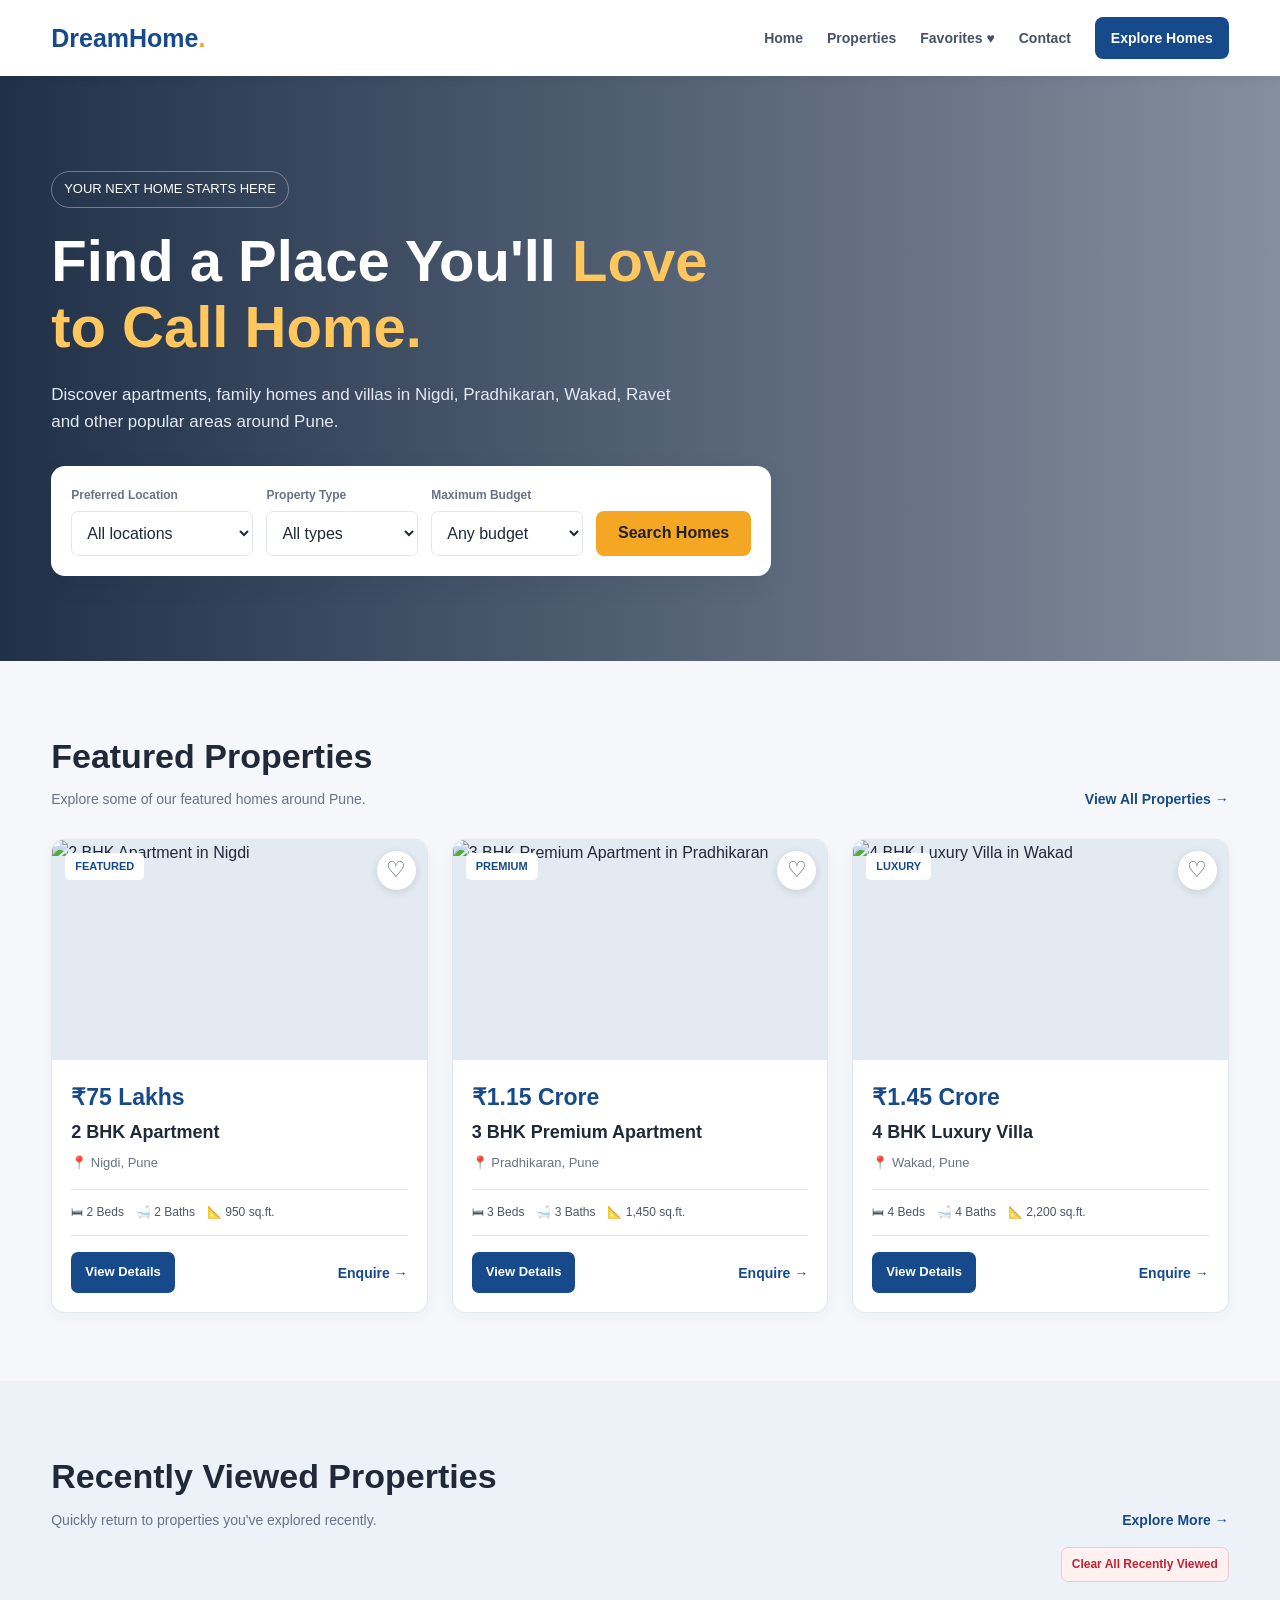
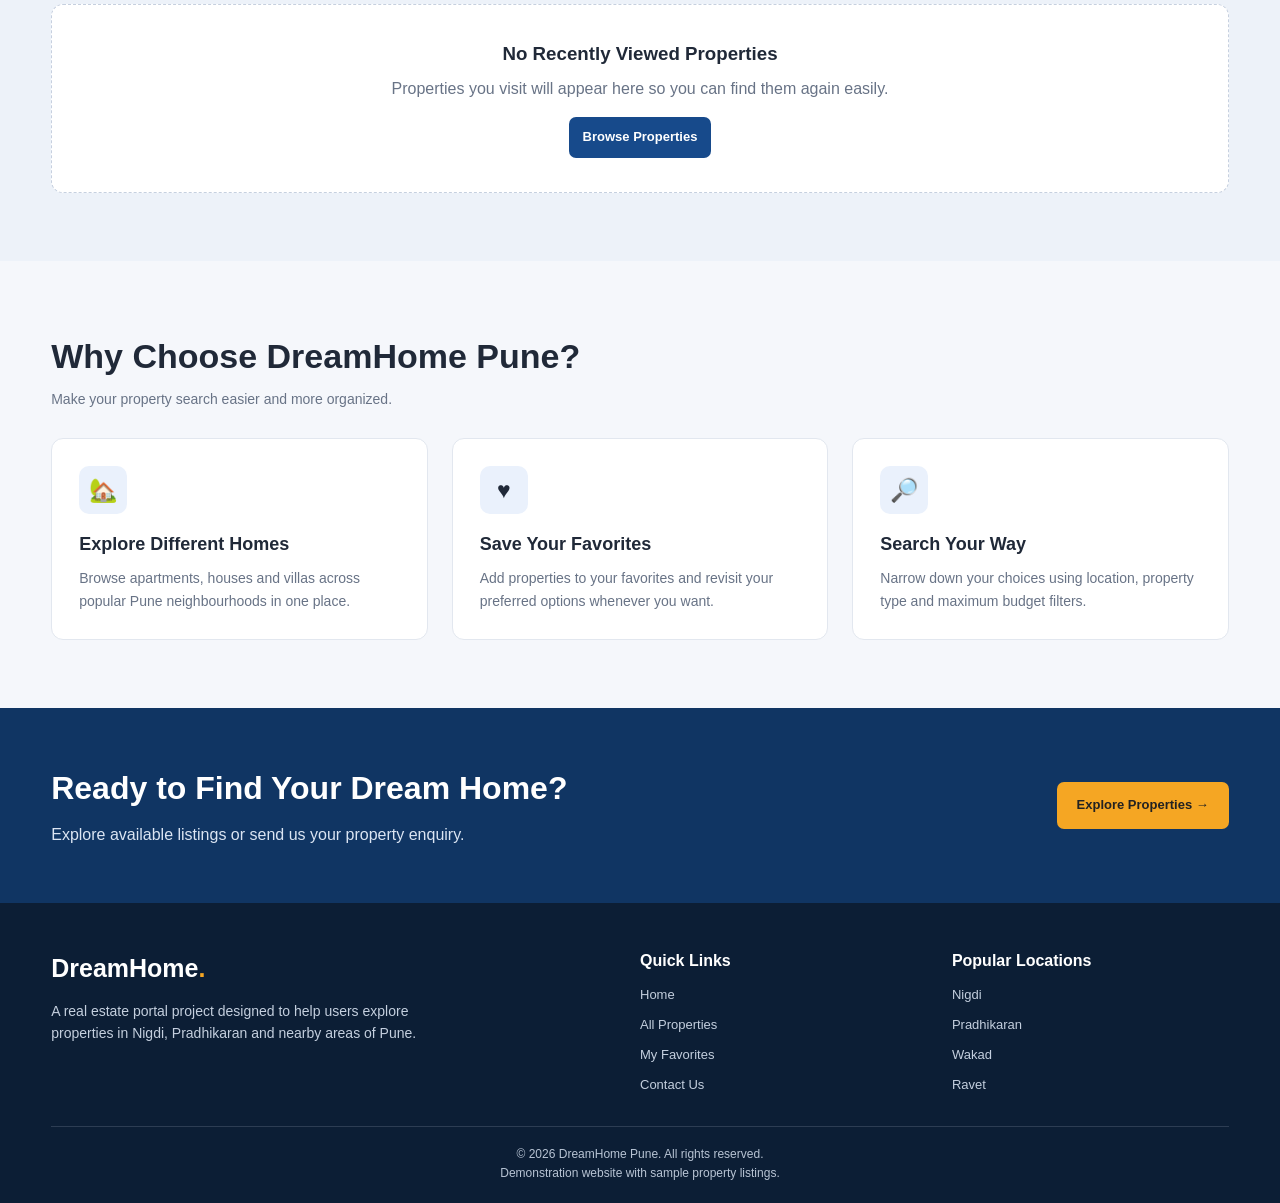
==== commit ab51f28f: "Add recently viewed property management" ====
--- a/index.html
+++ b/index.html
@@ -4,337 +4,1296 @@
 <head>
   <meta charset="UTF-8">
   <meta name="viewport" content="width=device-width, initial-scale=1.0">
-  <title>DreamHome Pune | Find Your Dream Home</title>
+  <meta name="description" content="Find apartments, houses and villas in Nigdi, Pradhikaran, Wakad, Ravet and nearby Pune areas with DreamHome Pune.">
+  <title>DreamHome Pune | Find Your Dream Property</title>
 
   <style>
-    *{box-sizing:border-box;margin:0;padding:0;font-family:Arial,sans-serif}
-    body{color:#222;background:#fff;line-height:1.6}
-    header{background:#10233f;color:white;padding:16px 7%;display:flex;justify-content:space-between;align-items:center;gap:15px;flex-wrap:wrap}
-    .logo{color:white;text-decoration:none;font-size:24px;font-weight:bold}
-    .logo span{color:#ffb703}
-    nav{display:flex;gap:20px;flex-wrap:wrap}
-    nav a{color:white;text-decoration:none;font-size:14px}
-    nav a:hover{color:#ffb703}
-    .hero{padding:75px 7%;background:linear-gradient(120deg,#10233f,#24558a);color:white}
-    .hero-inner{max-width:1200px;margin:auto}
-    .hero h1{font-size:clamp(32px,5vw,50px);line-height:1.2;max-width:700px;margin-bottom:18px}
-    .hero p{color:#e0e8f4;max-width:650px;margin-bottom:25px}
-    .search-box{background:white;padding:20px;border-radius:12px;display:grid;grid-template-columns:1.1fr 1.2fr 1fr auto;gap:12px;max-width:1000px}
-    .search-box input,.search-box select{width:100%;padding:13px;border:1px solid #d5dce5;border-radius:7px;font-size:14px;background:white;color:#222;min-width:0}
-    .primary-btn{border:0;background:#ffb703;color:#10233f;font-weight:bold;padding:13px 18px;border-radius:7px;cursor:pointer}
-    .primary-btn:hover{background:#ffd166}
-    .section{padding:48px 7%}
-    .section-inner{max-width:1200px;margin:auto}
-    .section-heading{display:flex;justify-content:space-between;align-items:center;gap:15px;flex-wrap:wrap;margin-bottom:24px}
-    .section-heading h2{color:#10233f;font-size:28px;line-height:1.3}
-    .section-heading p{color:#687383;margin-top:5px}
-    .view-all{color:#24558a;text-decoration:none;font-weight:bold}
-    .property-grid{display:grid;grid-template-columns:repeat(3,minmax(0,1fr));gap:22px}
-    .property-card{border:1px solid #e6eaf0;border-radius:13px;overflow:hidden;background:white;box-shadow:0 5px 18px #0000000a;display:flex;flex-direction:column}
-    .property-visual{height:155px;display:flex;align-items:center;justify-content:center;background:linear-gradient(135deg,#dce8f5,#a9bfd9);color:#10233f;text-align:center;font-size:20px;font-weight:bold;padding:15px}
-    .property-body{padding:18px;display:flex;flex-direction:column;flex:1}
-    .property-tag{display:inline-block;align-self:flex-start;background:#e8f1ff;color:#24558a;border-radius:20px;padding:4px 10px;font-size:12px;margin-bottom:10px}
-    .property-body h3{color:#10233f;font-size:18px;margin-bottom:5px}
-    .property-location{color:#687383;font-size:14px;margin-bottom:9px}
-    .property-price{color:#24558a;font-size:21px;font-weight:bold;margin-bottom:12px}
-    .property-facts{display:flex;flex-wrap:wrap;gap:12px;color:#606b78;font-size:13px;margin-bottom:17px}
-    .card-actions{display:flex;gap:9px;margin-top:auto}
-    .details-link{background:#10233f;color:white;text-decoration:none;padding:10px 13px;border-radius:7px;text-align:center;font-weight:bold;font-size:14px;flex:1}
-    .details-link:hover{background:#24558a}
-    .favorite-btn{background:white;border:1px solid #d5dce5;border-radius:7px;padding:8px 12px;cursor:pointer;font-size:19px;color:#d13b53}
-    .favorite-btn:hover{background:#fff0f2}
-    .recent-section{background:#f5f7fb}
-    .recent-grid{display:grid;grid-template-columns:repeat(4,minmax(0,1fr));gap:18px}
-    .recent-card{background:white;border-radius:12px;padding:19px;border:1px solid #e6eaf0;box-shadow:0 4px 15px #00000008}
-    .recent-card h3{color:#10233f;font-size:17px;line-height:1.4;margin-bottom:7px}
-    .recent-location{color:#687383;font-size:14px;margin-bottom:8px}
-    .recent-price{color:#24558a;font-size:19px;font-weight:bold;margin-bottom:13px}
-    .recent-details-link{display:inline-block;background:#10233f;color:white;text-decoration:none;padding:9px 12px;border-radius:6px;font-size:14px;font-weight:bold}
-    .recent-details-link:hover{background:#24558a}
-    .recent-empty{color:#687383;padding:15px 0}
-    .benefits{display:grid;grid-template-columns:repeat(3,minmax(0,1fr));gap:20px}
-    .benefit{background:#f5f7fb;padding:23px;border-radius:12px}
-    .benefit h3{color:#10233f;margin-bottom:8px}
-    .benefit p{color:#687383;font-size:14px}
-    .cta{background:#edf4ff;text-align:center;padding:45px 7%}
-    .cta h2{color:#10233f;font-size:28px;margin-bottom:10px}
-    .cta p{color:#606b78;margin-bottom:20px}
-    .cta a{display:inline-block;background:#10233f;color:white;text-decoration:none;padding:12px 20px;border-radius:7px;font-weight:bold}
-    footer{background:#10233f;color:#dce5f0;padding:30px 7%;text-align:center}
-    footer p{font-size:14px}
-    .footer-links{display:flex;justify-content:center;flex-wrap:wrap;gap:18px;margin:12px 0}
-    .footer-links a{color:white;text-decoration:none;font-size:14px}
-    @media(max-width:1000px){.search-box{grid-template-columns:repeat(2,minmax(0,1fr))}.property-grid{grid-template-columns:repeat(2,minmax(0,1fr))}.recent-grid{grid-template-columns:repeat(2,minmax(0,1fr))}}
-    @media(max-width:600px){header{justify-content:center}nav{justify-content:center}.hero{padding:50px 6%}.search-box{grid-template-columns:1fr}.section{padding:35px 6%}.property-grid,.recent-grid,.benefits{grid-template-columns:1fr}.section-heading h2{font-size:24px}.property-visual{height:180px}.card-actions .details-link{font-size:13px}}
+    :root {
+      --primary: #174a8b;
+      --primary-dark: #103563;
+      --accent: #f5a623;
+      --background: #f5f7fb;
+      --surface: #ffffff;
+      --text: #202938;
+      --muted: #687386;
+      --border: #e2e7ef;
+      --danger: #dc3545;
+      --shadow: 0 8px 24px rgba(25, 45, 75, 0.08);
+    }
+
+    * {
+      box-sizing: border-box;
+      margin: 0;
+      padding: 0;
+    }
+
+    html {
+      scroll-behavior: smooth;
+    }
+
+    body {
+      font-family: Arial, Helvetica, sans-serif;
+      background: var(--background);
+      color: var(--text);
+      line-height: 1.6;
+    }
+
+    a {
+      color: inherit;
+      text-decoration: none;
+    }
+
+    button, input, select {
+      font: inherit;
+    }
+
+    button, a {
+      -webkit-tap-highlight-color: transparent;
+    }
+
+    .container {
+      width: min(1180px, 92%);
+      margin: auto;
+    }
+
+    /* Navigation */
+
+    header {
+      background: var(--surface);
+      position: sticky;
+      top: 0;
+      z-index: 100;
+      box-shadow: 0 2px 12px rgba(0, 0, 0, 0.06);
+    }
+
+    .navbar {
+      min-height: 76px;
+      display: flex;
+      justify-content: space-between;
+      align-items: center;
+      gap: 24px;
+    }
+
+    .logo {
+      font-size: 25px;
+      font-weight: 800;
+      color: var(--primary);
+      white-space: nowrap;
+    }
+
+    .logo span {
+      color: var(--accent);
+    }
+
+    .nav-links {
+      display: flex;
+      align-items: center;
+      flex-wrap: wrap;
+      gap: 24px;
+    }
+
+    .nav-links a {
+      color: #465267;
+      font-size: 14px;
+      font-weight: 600;
+    }
+
+    .nav-links a:hover {
+      color: var(--primary);
+    }
+
+    .nav-links .nav-button {
+      background: var(--primary);
+      color: white;
+      padding: 10px 16px;
+      border-radius: 8px;
+    }
+
+    /* Hero section */
+
+    .hero {
+      color: white;
+      background:
+        linear-gradient(90deg, rgba(10, 29, 55, 0.91), rgba(10, 29, 55, 0.48)),
+        url("https://images.unsplash.com/photo-1600596542815-ffad4c1539a9?auto=format&fit=crop&w=1800&q=85")
+        center/cover no-repeat;
+      padding: 95px 0 85px;
+    }
+
+    .hero-content {
+      max-width: 720px;
+    }
+
+    .eyebrow {
+      display: inline-block;
+      padding: 7px 12px;
+      border: 1px solid rgba(255,255,255,0.35);
+      border-radius: 30px;
+      font-size: 13px;
+      margin-bottom: 20px;
+    }
+
+    .hero h1 {
+      font-size: clamp(36px, 5vw, 58px);
+      line-height: 1.15;
+      margin-bottom: 20px;
+    }
+
+    .hero h1 span {
+      color: #ffc75e;
+    }
+
+    .hero p {
+      color: #e2e9f3;
+      font-size: 17px;
+      margin-bottom: 30px;
+      max-width: 620px;
+    }
+
+    /* Search */
+
+    .search-panel {
+      background: white;
+      color: var(--text);
+      border-radius: 14px;
+      padding: 20px;
+      display: grid;
+      grid-template-columns: 1.2fr 1fr 1fr auto;
+      gap: 13px;
+      box-shadow: var(--shadow);
+    }
+
+    .field label {
+      display: block;
+      font-size: 12px;
+      font-weight: 700;
+      color: var(--muted);
+      margin-bottom: 6px;
+    }
+
+    .field input,
+    .field select {
+      width: 100%;
+      min-width: 0;
+      height: 45px;
+      border: 1px solid var(--border);
+      border-radius: 7px;
+      padding: 0 11px;
+      background: white;
+      color: var(--text);
+      outline: none;
+    }
+
+    .field input:focus,
+    .field select:focus {
+      border-color: var(--primary);
+    }
+
+    .search-button {
+      border: none;
+      border-radius: 8px;
+      padding: 0 22px;
+      background: var(--accent);
+      color: #222;
+      font-weight: 800;
+      cursor: pointer;
+      align-self: end;
+      min-height: 45px;
+    }
+
+    .search-button:hover {
+      background: #e99a12;
+    }
+
+    /* General sections */
+
+    section {
+      padding: 68px 0;
+    }
+
+    .section-heading {
+      display: flex;
+      justify-content: space-between;
+      align-items: end;
+      gap: 18px;
+      margin-bottom: 28px;
+    }
+
+    .section-heading h2 {
+      font-size: clamp(25px, 3vw, 34px);
+      margin-bottom: 5px;
+    }
+
+    .section-heading p {
+      color: var(--muted);
+      font-size: 14px;
+    }
+
+    .text-link {
+      color: var(--primary);
+      font-size: 14px;
+      font-weight: 700;
+      white-space: nowrap;
+    }
+
+    .text-link:hover {
+      text-decoration: underline;
+    }
+
+    /* Property cards */
+
+    .property-grid {
+      display: grid;
+      grid-template-columns: repeat(3, minmax(0, 1fr));
+      gap: 24px;
+    }
+
+    .property-card {
+      background: var(--surface);
+      border: 1px solid var(--border);
+      border-radius: 13px;
+      overflow: hidden;
+      box-shadow: 0 4px 15px rgba(25, 45, 75, 0.04);
+      transition: transform 0.2s, box-shadow 0.2s;
+      min-width: 0;
+    }
+
+    .property-card:hover {
+      transform: translateY(-4px);
+      box-shadow: var(--shadow);
+    }
+
+    .property-image {
+      height: 220px;
+      position: relative;
+      background: #e4eaf2;
+      overflow: hidden;
+    }
+
+    .property-image img {
+      width: 100%;
+      height: 100%;
+      object-fit: cover;
+      display: block;
+      transition: transform 0.3s;
+    }
+
+    .property-card:hover .property-image img {
+      transform: scale(1.04);
+    }
+
+    .property-badge {
+      position: absolute;
+      top: 13px;
+      left: 13px;
+      padding: 5px 10px;
+      border-radius: 5px;
+      background: white;
+      color: var(--primary);
+      font-size: 11px;
+      font-weight: 800;
+      text-transform: uppercase;
+    }
+
+    .favorite-button {
+      position: absolute;
+      top: 11px;
+      right: 11px;
+      width: 39px;
+      height: 39px;
+      border: none;
+      border-radius: 50%;
+      background: white;
+      color: #4c5667;
+      font-size: 22px;
+      cursor: pointer;
+      box-shadow: 0 2px 8px rgba(0,0,0,0.12);
+    }
+
+    .favorite-button.active {
+      color: var(--danger);
+    }
+
+    .property-content {
+      padding: 19px;
+    }
+
+    .property-price {
+      color: var(--primary);
+      font-size: 23px;
+      font-weight: 800;
+      margin-bottom: 5px;
+    }
+
+    .property-title {
+      font-size: 18px;
+      line-height: 1.4;
+      margin-bottom: 7px;
+    }
+
+    .property-location {
+      color: var(--muted);
+      font-size: 13px;
+      margin-bottom: 16px;
+    }
+
+    .property-features {
+      display: flex;
+      flex-wrap: wrap;
+      gap: 12px;
+      padding: 13px 0;
+      border-top: 1px solid var(--border);
+      border-bottom: 1px solid var(--border);
+      font-size: 12px;
+      color: #4b5668;
+    }
+
+    .property-actions {
+      display: flex;
+      align-items: center;
+      justify-content: space-between;
+      gap: 10px;
+      margin-top: 16px;
+    }
+
+    .btn {
+      display: inline-flex;
+      justify-content: center;
+      align-items: center;
+      text-align: center;
+      border: none;
+      border-radius: 7px;
+      padding: 10px 14px;
+      cursor: pointer;
+      font-weight: 700;
+      font-size: 13px;
+    }
+
+    .btn-primary {
+      color: white;
+      background: var(--primary);
+    }
+
+    .btn-primary:hover {
+      background: var(--primary-dark);
+    }
+
+    .btn-outline {
+      background: white;
+      color: var(--primary);
+      border: 1px solid var(--primary);
+    }
+
+    .btn-outline:hover {
+      background: #edf4ff;
+    }
+
+    .btn-danger {
+      background: #fff0f1;
+      color: #bd2433;
+      border: 1px solid #f2c7cc;
+    }
+
+    .btn-danger:hover {
+      background: #ffe0e3;
+    }
+
+    .btn-small {
+      padding: 7px 10px;
+      font-size: 12px;
+    }
+
+    /* Recently viewed */
+
+    .recent-section {
+      background: #edf2f9;
+    }
+
+    .recent-tools {
+      display: flex;
+      justify-content: flex-end;
+      margin-top: -12px;
+      margin-bottom: 22px;
+    }
+
+    .recent-card .property-image {
+      height: 180px;
+    }
+
+    .recent-card .property-content {
+      padding: 16px;
+    }
+
+    .recent-card .property-price {
+      font-size: 20px;
+    }
+
+    .recent-card .property-title {
+      font-size: 16px;
+    }
+
+    .recent-actions {
+      display: flex;
+      gap: 8px;
+      flex-wrap: wrap;
+      margin-top: 14px;
+    }
+
+    .recent-actions a {
+      flex: 1;
+    }
+
+    .empty-state {
+      background: white;
+      border: 1px dashed #c6d0df;
+      border-radius: 12px;
+      padding: 34px 20px;
+      text-align: center;
+      color: var(--muted);
+      grid-column: 1 / -1;
+    }
+
+    .empty-state h3 {
+      color: var(--text);
+      margin-bottom: 7px;
+    }
+
+    .empty-state a {
+      display: inline-block;
+      margin-top: 15px;
+    }
+
+    /* Benefits */
+
+    .benefits {
+      display: grid;
+      grid-template-columns: repeat(3, minmax(0, 1fr));
+      gap: 24px;
+    }
+
+    .benefit-card {
+      background: white;
+      padding: 27px;
+      border-radius: 12px;
+      border: 1px solid var(--border);
+    }
+
+    .benefit-icon {
+      width: 48px;
+      height: 48px;
+      display: grid;
+      place-items: center;
+      background: #eaf1fc;
+      border-radius: 10px;
+      font-size: 23px;
+      margin-bottom: 16px;
+    }
+
+    .benefit-card h3 {
+      margin-bottom: 8px;
+      font-size: 18px;
+    }
+
+    .benefit-card p {
+      color: var(--muted);
+      font-size: 14px;
+    }
+
+    /* Call to action */
+
+    .cta {
+      background: var(--primary-dark);
+      color: white;
+      padding: 55px 0;
+    }
+
+    .cta-content {
+      display: flex;
+      align-items: center;
+      justify-content: space-between;
+      gap: 25px;
+    }
+
+    .cta h2 {
+      font-size: clamp(24px, 3vw, 32px);
+      margin-bottom: 8px;
+    }
+
+    .cta p {
+      color: #dbe5f3;
+    }
+
+    .cta .btn {
+      background: var(--accent);
+      color: #222;
+      padding: 13px 20px;
+      white-space: nowrap;
+    }
+
+    /* Footer */
+
+    footer {
+      background: #0c1e35;
+      color: white;
+      padding: 45px 0 20px;
+    }
+
+    .footer-grid {
+      display: grid;
+      grid-template-columns: 2fr 1fr 1fr;
+      gap: 35px;
+      margin-bottom: 30px;
+    }
+
+    .footer-about p {
+      color: #c4cfde;
+      font-size: 14px;
+      max-width: 420px;
+      margin-top: 12px;
+    }
+
+    footer h3 {
+      margin-bottom: 12px;
+      font-size: 16px;
+    }
+
+    .footer-links {
+      display: flex;
+      flex-direction: column;
+      gap: 9px;
+    }
+
+    .footer-links a {
+      color: #c4cfde;
+      font-size: 13px;
+    }
+
+    .footer-links a:hover {
+      color: white;
+    }
+
+    .footer-bottom {
+      border-top: 1px solid #2d3d53;
+      padding-top: 18px;
+      text-align: center;
+      color: #b8c4d4;
+      font-size: 12px;
+    }
+
+    .toast {
+      position: fixed;
+      bottom: 22px;
+      right: 22px;
+      z-index: 200;
+      background: #172b45;
+      color: white;
+      padding: 13px 19px;
+      border-radius: 9px;
+      box-shadow: var(--shadow);
+      max-width: min(360px, calc(100vw - 44px));
+      display: none;
+      font-size: 14px;
+    }
+
+    .toast.show {
+      display: block;
+      animation: toast-in 0.2s ease-out;
+    }
+
+    @keyframes toast-in {
+      from { opacity: 0; transform: translateY(8px); }
+      to { opacity: 1; transform: translateY(0); }
+    }
+
+    /* Responsive design */
+
+    @media (max-width: 900px) {
+      .search-panel {
+        grid-template-columns: repeat(2, minmax(0, 1fr));
+      }
+
+      .search-button {
+        min-height: 45px;
+      }
+
+      .property-grid {
+        grid-template-columns: repeat(2, minmax(0, 1fr));
+      }
+
+      .benefits {
+        grid-template-columns: repeat(2, minmax(0, 1fr));
+      }
+
+      .nav-links {
+        gap: 14px;
+      }
+    }
+
+    @media (max-width: 600px) {
+      .navbar {
+        padding: 13px 0;
+        align-items: flex-start;
+        flex-direction: column;
+        gap: 12px;
+      }
+
+      .nav-links {
+        width: 100%;
+        gap: 12px 17px;
+      }
+
+      .nav-links a {
+        font-size: 12px;
+      }
+
+      .hero {
+        padding: 65px 0 55px;
+      }
+
+      .hero p {
+        font-size: 15px;
+      }
+
+      .search-panel {
+        grid-template-columns: 1fr;
+      }
+
+      .search-button {
+        width: 100%;
+      }
+
+      section {
+        padding: 48px 0;
+      }
+
+      .section-heading {
+        align-items: flex-start;
+        flex-direction: column;
+      }
+
+      .property-grid,
+      .benefits {
+        grid-template-columns: 1fr;
+      }
+
+      .property-image {
+        height: 230px;
+      }
+
+      .recent-tools {
+        justify-content: flex-start;
+        margin-top: 0;
+      }
+
+      .cta-content {
+        align-items: flex-start;
+        flex-direction: column;
+      }
+
+      .footer-grid {
+        grid-template-columns: 1fr;
+        gap: 25px;
+      }
+    }
   </style>
 </head>
 
 <body>
+
   <header>
-    <a href="index.html" class="logo">DreamHome <span>Pune</span></a>
-    <nav>
-      <a href="index.html">Home</a>
-      <a href="properties.html">Properties</a>
-      <a href="favorites.html">Favorites</a>
-      <a href="contact-owner.html">Contact</a>
-    </nav>
+    <div class="container navbar">
+      <a href="index.html" class="logo">DreamHome<span>.</span></a>
+
+      <nav class="nav-links" aria-label="Main navigation">
+        <a href="index.html">Home</a>
+        <a href="properties.html">Properties</a>
+        <a href="favorites.html">Favorites ♥</a>
+        <a href="contact-owner.html">Contact</a>
+        <a href="properties.html" class="nav-button">Explore Homes</a>
+      </nav>
+    </div>
   </header>
 
   <main>
+    <!-- Hero and search -->
     <section class="hero">
-      <div class="hero-inner">
-        <h1>Find a Place You'll Love to Call Home</h1>
-        <p>
-          Explore sample homes and apartments around Nigdi, Pradhikaran,
-          Wakad, Ravet, Chinchwad and Tathawade.
-        </p>
-
-        <form class="search-box" id="propertySearch">
-          <input type="text" id="locationSearch" placeholder="Location, e.g. Nigdi">
-
-          <select id="typeSearch">
-            <option value="">All Property Types</option>
-            <option value="apartment">Apartment</option>
-            <option value="villa">Villa</option>
-            <option value="house">House</option>
-          </select>
-
-          <select id="budgetSearch">
-            <option value="">Any Budget</option>
-            <option value="7000000">Up to ₹70 Lakhs</option>
-            <option value="9000000">Up to ₹90 Lakhs</option>
-            <option value="12000000">Up to ₹1.2 Crore</option>
-            <option value="15000000">Up to ₹1.5 Crore</option>
-          </select>
-
-          <button type="submit" class="primary-btn">Search Homes</button>
-        </form>
+      <div class="container">
+        <div class="hero-content">
+          <span class="eyebrow">YOUR NEXT HOME STARTS HERE</span>
+
+          <h1>Find a Place You'll <span>Love to Call Home.</span></h1>
+
+          <p>
+            Discover apartments, family homes and villas in Nigdi, Pradhikaran,
+            Wakad, Ravet and other popular areas around Pune.
+          </p>
+
+          <form class="search-panel" id="searchForm">
+            <div class="field">
+              <label for="location">Preferred Location</label>
+              <select id="location" name="location">
+                <option value="">All locations</option>
+                <option value="Nigdi">Nigdi</option>
+                <option value="Pradhikaran">Pradhikaran</option>
+                <option value="Wakad">Wakad</option>
+                <option value="Ravet">Ravet</option>
+                <option value="Chinchwad">Chinchwad</option>
+                <option value="Tathawade">Tathawade</option>
+              </select>
+            </div>
+
+            <div class="field">
+              <label for="type">Property Type</label>
+              <select id="type" name="type">
+                <option value="">All types</option>
+                <option value="apartment">Apartment</option>
+                <option value="house">House</option>
+                <option value="villa">Villa</option>
+              </select>
+            </div>
+
+            <div class="field">
+              <label for="budget">Maximum Budget</label>
+              <select id="budget" name="budget">
+                <option value="">Any budget</option>
+                <option value="7000000">Up to ₹70 Lakhs</option>
+                <option value="8000000">Up to ₹80 Lakhs</option>
+                <option value="10000000">Up to ₹1 Crore</option>
+                <option value="12000000">Up to ₹1.2 Crore</option>
+                <option value="15000000">Up to ₹1.5 Crore</option>
+              </select>
+            </div>
+
+            <button type="submit" class="search-button">Search Homes</button>
+          </form>
+        </div>
       </div>
     </section>
 
-    <section class="section">
-      <div class="section-inner">
+    <!-- Featured properties -->
+    <section>
+      <div class="container">
         <div class="section-heading">
           <div>
             <h2>Featured Properties</h2>
-            <p>Explore homes in popular Pune neighbourhoods.</p>
+            <p>Explore some of our featured homes around Pune.</p>
           </div>
-          <a class="view-all" href="properties.html">View All Properties →</a>
+          <a class="text-link" href="properties.html">View All Properties →</a>
         </div>
-        <div class="property-grid" id="featuredGrid"></div>
+
+        <div class="property-grid" id="featuredGrid">
+          <!-- Cards are generated by JavaScript -->
+        </div>
       </div>
     </section>
 
-    <section class="section recent-section" id="recentlyViewedSection">
-      <div class="section-inner">
+    <!-- Recently viewed -->
+    <section class="recent-section" id="recentlyViewedSection">
+      <div class="container">
         <div class="section-heading">
           <div>
             <h2>Recently Viewed Properties</h2>
-            <p>Continue exploring homes you viewed earlier.</p>
+            <p>Quickly return to properties you've explored recently.</p>
           </div>
-          <a class="view-all" href="properties.html">View All Properties →</a>
+          <a href="properties.html" class="text-link">Explore More →</a>
         </div>
-        <div id="recentlyViewedGrid" class="recent-grid"></div>
-        <p id="recentEmptyMessage" class="recent-empty" hidden>
-          No recently viewed properties yet. Open a property to see it here.
-        </p>
+
+        <div class="recent-tools" id="recentTools" hidden>
+          <button
+            type="button"
+            class="btn btn-danger btn-small"
+            id="clearRecentBtn"
+          >
+            Clear All Recently Viewed
+          </button>
+        </div>
+
+        <div class="property-grid" id="recentlyViewedGrid">
+          <!-- Recently viewed cards are generated by JavaScript -->
+        </div>
       </div>
     </section>
 
-    <section class="section">
-      <div class="section-inner">
+    <!-- Benefits -->
+    <section>
+      <div class="container">
         <div class="section-heading">
           <div>
-            <h2>Why Explore DreamHome Pune?</h2>
-            <p>A simple way to explore residential property options.</p>
+            <h2>Why Choose DreamHome Pune?</h2>
+            <p>Make your property search easier and more organized.</p>
           </div>
         </div>
 
         <div class="benefits">
-          <article class="benefit">
-            <h3>📍 Local Areas</h3>
-            <p>Browse sample listings across Nigdi, Wakad, Ravet and nearby areas.</p>
+          <article class="benefit-card">
+            <div class="benefit-icon">🏡</div>
+            <h3>Explore Different Homes</h3>
+            <p>
+              Browse apartments, houses and villas across popular Pune
+              neighbourhoods in one place.
+            </p>
           </article>
-          <article class="benefit">
-            <h3>♡ Save Favorites</h3>
-            <p>Save properties in your browser and revisit your shortlist.</p>
+
+          <article class="benefit-card">
+            <div class="benefit-icon">♥</div>
+            <h3>Save Your Favorites</h3>
+            <p>
+              Add properties to your favorites and revisit your preferred
+              options whenever you want.
+            </p>
           </article>
-          <article class="benefit">
-            <h3>🏠 Compare Options</h3>
-            <p>Explore property details and use the property listing page to compare options.</p>
+
+          <article class="benefit-card">
+            <div class="benefit-icon">🔎</div>
+            <h3>Search Your Way</h3>
+            <p>
+              Narrow down your choices using location, property type and
+              maximum budget filters.
+            </p>
           </article>
         </div>
       </div>
     </section>
 
+    <!-- Contact CTA -->
     <section class="cta">
-      <h2>Ready to Explore Your Next Home?</h2>
-      <p>Browse the sample listings and find an option that fits your needs.</p>
-      <a href="properties.html">Explore All Properties</a>
+      <div class="container cta-content">
+        <div>
+          <h2>Ready to Find Your Dream Home?</h2>
+          <p>Explore available listings or send us your property enquiry.</p>
+        </div>
+
+        <a href="properties.html" class="btn">Explore Properties →</a>
+      </div>
     </section>
   </main>
 
   <footer>
-    <a href="index.html" class="logo">DreamHome <span>Pune</span></a>
-    <div class="footer-links">
-      <a href="index.html">Home</a>
-      <a href="properties.html">Properties</a>
-      <a href="favorites.html">Favorites</a>
-      <a href="contact-owner.html">Contact</a>
+    <div class="container">
+      <div class="footer-grid">
+        <div class="footer-about">
+          <a href="index.html" class="logo" style="color:white;">
+            DreamHome<span>.</span>
+          </a>
+          <p>
+            A real estate portal project designed to help users explore
+            properties in Nigdi, Pradhikaran and nearby areas of Pune.
+          </p>
+        </div>
+
+        <div>
+          <h3>Quick Links</h3>
+          <div class="footer-links">
+            <a href="index.html">Home</a>
+            <a href="properties.html">All Properties</a>
+            <a href="favorites.html">My Favorites</a>
+            <a href="contact-owner.html">Contact Us</a>
+          </div>
+        </div>
+
+        <div>
+          <h3>Popular Locations</h3>
+          <div class="footer-links">
+            <a href="properties.html?location=Nigdi">Nigdi</a>
+            <a href="properties.html?location=Pradhikaran">Pradhikaran</a>
+            <a href="properties.html?location=Wakad">Wakad</a>
+            <a href="properties.html?location=Ravet">Ravet</a>
+          </div>
+        </div>
+      </div>
+
+      <div class="footer-bottom">
+        © <span id="currentYear"></span> DreamHome Pune. All rights reserved.
+        <br>
+        Demonstration website with sample property listings.
+      </div>
     </div>
-    <p>© 2026 DreamHome Pune. All rights reserved.</p>
-    <p>Sample real estate listings for demonstration purposes.</p>
   </footer>
 
+  <div class="toast" id="toast" role="status" aria-live="polite"></div>
+
   <script>
-    const propertyData = {
-      nigdi: {
-        id:"nigdi",title:"2 BHK Apartment",location:"Nigdi, Pune",
-        type:"apartment",price:"₹75 Lakhs",priceValue:7500000,beds:2,area:"1050 sq. ft."
+    "use strict";
+
+    // Sample property data used by this homepage.
+    // Keep IDs, locations, prices and types consistent with properties.html
+    // and property-details.html.
+
+    const propertyData = [
+      {
+        id: "nigdi",
+        title: "2 BHK Apartment",
+        location: "Nigdi",
+        price: 7500000,
+        priceText: "₹75 Lakhs",
+        type: "apartment",
+        bedrooms: 2,
+        bathrooms: 2,
+        area: "950 sq.ft.",
+        badge: "Featured",
+        image: "https://images.unsplash.com/photo-1600607687939-ce8a6c25118c?auto=format&fit=crop&w=900&q=80"
       },
-      pradhikaran: {
-        id:"pradhikaran",title:"3 BHK Premium Apartment",location:"Pradhikaran, Pune",
-        type:"apartment",price:"₹1.15 Crore",priceValue:11500000,beds:3,area:"1550 sq. ft."
+      {
+        id: "pradhikaran",
+        title: "3 BHK Premium Apartment",
+        location: "Pradhikaran",
+        price: 11500000,
+        priceText: "₹1.15 Crore",
+        type: "apartment",
+        bedrooms: 3,
+        bathrooms: 3,
+        area: "1,450 sq.ft.",
+        badge: "Premium",
+        image: "https://images.unsplash.com/photo-1600566753086-00f18fb6b3ea?auto=format&fit=crop&w=900&q=80"
       },
-      wakad: {
-        id:"wakad",title:"4 BHK Luxury Villa",location:"Wakad, Pune",
-        type:"villa",price:"₹1.45 Crore",priceValue:14500000,beds:4,area:"2200 sq. ft."
+      {
+        id: "wakad",
+        title: "4 BHK Luxury Villa",
+        location: "Wakad",
+        price: 14500000,
+        priceText: "₹1.45 Crore",
+        type: "villa",
+        bedrooms: 4,
+        bathrooms: 4,
+        area: "2,200 sq.ft.",
+        badge: "Luxury",
+        image: "https://images.unsplash.com/photo-1600596542815-ffad4c1539a9?auto=format&fit=crop&w=900&q=80"
       },
-      ravet: {
-        id:"ravet",title:"2 BHK Premium Apartment",location:"Ravet, Pune",
-        type:"apartment",price:"₹68 Lakhs",priceValue:6800000,beds:2,area:"1000 sq. ft."
+      {
+        id: "ravet",
+        title: "2 BHK Premium Apartment",
+        location: "Ravet",
+        price: 6800000,
+        priceText: "₹68 Lakhs",
+        type: "apartment",
+        bedrooms: 2,
+        bathrooms: 2,
+        area: "900 sq.ft.",
+        badge: "Value Pick",
+        image: "https://images.unsplash.com/photo-1600607687920-4e2a09cf159d?auto=format&fit=crop&w=900&q=80"
       },
-      chinchwad: {
-        id:"chinchwad",title:"3 BHK Family House",location:"Chinchwad, Pune",
-        type:"house",price:"₹95 Lakhs",priceValue:9500000,beds:3,area:"1650 sq. ft."
+      {
+        id: "chinchwad",
+        title: "3 BHK Family House",
+        location: "Chinchwad",
+        price: 9500000,
+        priceText: "₹95 Lakhs",
+        type: "house",
+        bedrooms: 3,
+        bathrooms: 2,
+        area: "1,500 sq.ft.",
+        badge: "Family Home",
+        image: "https://images.unsplash.com/photo-1600047509807-ba8f99d2cdde?auto=format&fit=crop&w=900&q=80"
       },
-      tathawade: {
-        id:"tathawade",title:"3 BHK Modern Apartment",location:"Tathawade, Pune",
-        type:"apartment",price:"₹88 Lakhs",priceValue:8800000,beds:3,area:"1400 sq. ft."
-      }
-    };
+      {
+        id: "tathawade",
+        title: "3 BHK Modern Apartment",
+        location: "Tathawade",
+        price: 8800000,
+        priceText: "₹88 Lakhs",
+        type: "apartment",
+        bedrooms: 3,
+        bathrooms: 3,
+        area: "1,300 sq.ft.",
+        badge: "Modern",
+        image: "https://images.unsplash.com/photo-1600210492486-724fe5c67fb0?auto=format&fit=crop&w=900&q=80"
+      }
+    ];
+
+    const FAVORITES_KEY = "dreamhomeFavorites";
+    const RECENT_KEY = "dreamhomeRecentlyViewed";
+
+    const featuredGrid = document.getElementById("featuredGrid");
+    const recentlyViewedGrid = document.getElementById("recentlyViewedGrid");
+    const recentTools = document.getElementById("recentTools");
+    const clearRecentBtn = document.getElementById("clearRecentBtn");
+    const toast = document.getElementById("toast");
+
+    let toastTimeout;
 
     function escapeHTML(value) {
-      return String(value).replace(/[&<>"']/g, char => ({
-        "&":"&amp;","<":"&lt;",">":"&gt;",'"':"&quot;","'":"&#39;"
-      })[char]);
-    }
-
-    function readStorageArray(key) {
+      return String(value).replace(/[&<>"']/g, function (character) {
+        const entities = {
+          "&": "&amp;",
+          "<": "&lt;",
+          ">": "&gt;",
+          '"': "&quot;",
+          "'": "&#039;"
+        };
+
+        return entities[character];
+      });
+    }
+
+    function readStorage(key) {
       try {
         const value = JSON.parse(localStorage.getItem(key) || "[]");
         return Array.isArray(value) ? value : [];
-      } catch {
+      } catch (error) {
+        console.warn("Unable to read local storage:", key, error);
         return [];
       }
     }
 
-    function renderFeatured() {
-      const grid = document.getElementById("featuredGrid");
-
-      grid.innerHTML = Object.values(propertyData).map(property => {
-        const favorite = readStorageArray("dreamhomeFavorites").includes(property.id);
-
-        return `
-          <article class="property-card">
-            <div class="property-visual">
-              ${escapeHTML(property.title)}<br>${escapeHTML(property.location)}
+    function writeStorage(key, value) {
+      try {
+        localStorage.setItem(key, JSON.stringify(value));
+        return true;
+      } catch (error) {
+        console.error("Unable to save local storage:", key, error);
+        showToast("Unable to save changes in this browser.");
+        return false;
+      }
+    }
+
+    function getFavorites() {
+      return readStorage(FAVORITES_KEY)
+        .map(String)
+        .filter(id => propertyData.some(property => property.id === id));
+    }
+
+    function getRecentIds() {
+      return [...new Set(
+        readStorage(RECENT_KEY)
+          .map(String)
+          .filter(id => propertyData.some(property => property.id === id))
+      )].slice(0, 10);
+    }
+
+    function showToast(message) {
+      toast.textContent = message;
+      toast.classList.add("show");
+
+      clearTimeout(toastTimeout);
+
+      toastTimeout = setTimeout(() => {
+        toast.classList.remove("show");
+      }, 2600);
+    }
+
+    function createPropertyCard(property, options = {}) {
+      const favorites = getFavorites();
+      const isFavorite = favorites.includes(property.id);
+      const isRecent = options.recent === true;
+
+      return `
+        <article class="property-card ${isRecent ? "recent-card" : ""}">
+          <div class="property-image">
+            <img
+              src="${escapeHTML(property.image)}"
+              alt="${escapeHTML(property.title)} in ${escapeHTML(property.location)}"
+              loading="lazy"
+              onerror="this.onerror=null;this.src='https://placehold.co/800x500/e8edf4/174a8b?text=Property+Image';"
+            >
+
+            <span class="property-badge">${escapeHTML(property.badge)}</span>
+
+            <button
+              type="button"
+              class="favorite-button ${isFavorite ? "active" : ""}"
+              data-favorite-id="${escapeHTML(property.id)}"
+              aria-label="${isFavorite ? "Remove from" : "Add to"} favorites: ${escapeHTML(property.title)}"
+              aria-pressed="${isFavorite}"
+              title="${isFavorite ? "Remove from favorites" : "Add to favorites"}"
+            >${isFavorite ? "♥" : "♡"}</button>
+          </div>
+
+          <div class="property-content">
+            <div class="property-price">${escapeHTML(property.priceText)}</div>
+
+            <h3 class="property-title">${escapeHTML(property.title)}</h3>
+
+            <p class="property-location">
+              📍 ${escapeHTML(property.location)}, Pune
+            </p>
+
+            <div class="property-features">
+              <span>🛏 ${property.bedrooms} Beds</span>
+              <span>🛁 ${property.bathrooms} Baths</span>
+              <span>📐 ${escapeHTML(property.area)}</span>
             </div>
-            <div class="property-body">
-              <span class="property-tag">${escapeHTML(property.type)}</span>
-              <h3>${escapeHTML(property.title)}</h3>
-              <p class="property-location">📍 ${escapeHTML(property.location)}</p>
-              <p class="property-price">${escapeHTML(property.price)}</p>
-              <div class="property-facts">
-                <span>${property.beds} Bedrooms</span>
-                <span>${escapeHTML(property.area)}</span>
-              </div>
-              <div class="card-actions">
-                <a class="details-link" href="property-details.html?id=${encodeURIComponent(property.id)}">View Details</a>
-                <button class="favorite-btn" type="button"
-                  data-favorite-id="${escapeHTML(property.id)}"
-                  aria-label="${favorite ? "Remove from" : "Add to"} favorites"
-                  title="${favorite ? "Remove from favorites" : "Add to favorites"}">
-                  ${favorite ? "♥" : "♡"}
-                </button>
-              </div>
-            </div>
-          </article>`;
-      }).join("");
-
-      grid.querySelectorAll("[data-favorite-id]").forEach(button => {
-        button.addEventListener("click", () => {
-          const id = button.dataset.favoriteId;
-          let favorites = readStorageArray("dreamhomeFavorites");
-
-          if (favorites.includes(id)) {
-            favorites = favorites.filter(item => item !== id);
-          } else {
-            favorites.push(id);
-          }
-
-          try {
-            localStorage.setItem("dreamhomeFavorites", JSON.stringify(favorites));
-            renderFeatured();
-          } catch {
-            alert("Your browser could not save favorites.");
-          }
-        });
-      });
+
+            ${
+              isRecent
+                ? `
+                  <div class="recent-actions">
+                    <a
+                      class="btn btn-primary"
+                      href="property-details.html?id=${encodeURIComponent(property.id)}"
+                    >View Details</a>
+
+                    <button
+                      type="button"
+                      class="btn btn-danger btn-small"
+                      data-remove-recent="${escapeHTML(property.id)}"
+                    >Remove</button>
+                  </div>
+                `
+                : `
+                  <div class="property-actions">
+                    <a
+                      class="btn btn-primary"
+                      href="property-details.html?id=${encodeURIComponent(property.id)}"
+                    >View Details</a>
+
+                    <a
+                      class="text-link"
+                      href="contact-owner.html?id=${encodeURIComponent(property.id)}"
+                    >Enquire →</a>
+                  </div>
+                `
+            }
+          </div>
+        </article>
+      `;
+    }
+
+    function renderFeaturedProperties() {
+      featuredGrid.innerHTML = propertyData
+        .slice(0, 3)
+        .map(property => createPropertyCard(property))
+        .join("");
     }
 
     function renderRecentlyViewed() {
-      const grid = document.getElementById("recentlyViewedGrid");
-      const emptyMessage = document.getElementById("recentEmptyMessage");
-
-      const ids = readStorageArray("dreamhomeRecentlyViewed")
-        .filter((id, index, array) => array.indexOf(id) === index)
-        .filter(id => Object.prototype.hasOwnProperty.call(propertyData, id))
+      const recentIds = getRecentIds();
+
+      recentTools.hidden = recentIds.length === 0;
+
+      if (recentIds.length === 0) {
+        recentlyViewedGrid.innerHTML = `
+          <div class="empty-state">
+            <h3>No Recently Viewed Properties</h3>
+            <p>
+              Properties you visit will appear here so you can find them again easily.
+            </p>
+            <a href="properties.html" class="btn btn-primary">
+              Browse Properties
+            </a>
+          </div>
+        `;
+        return;
+      }
+
+      const recentProperties = recentIds
+        .map(id => propertyData.find(property => property.id === id))
+        .filter(Boolean)
         .slice(0, 4);
 
-      if (ids.length === 0) {
-        grid.innerHTML = "";
-        emptyMessage.hidden = false;
+      recentlyViewedGrid.innerHTML = recentProperties
+        .map(property => createPropertyCard(property, { recent: true }))
+        .join("");
+    }
+
+    function toggleFavorite(propertyId) {
+      const property = propertyData.find(item => item.id === propertyId);
+
+      if (!property) return;
+
+      let favorites = getFavorites();
+
+      if (favorites.includes(propertyId)) {
+        favorites = favorites.filter(id => id !== propertyId);
+        showToast("Removed from favorites.");
+      } else {
+        favorites.push(propertyId);
+        showToast("Added to favorites.");
+      }
+
+      if (writeStorage(FAVORITES_KEY, favorites)) {
+        renderFeaturedProperties();
+        renderRecentlyViewed();
+      }
+    }
+
+    function removeRecentlyViewed(propertyId) {
+      const recentIds = getRecentIds();
+
+      if (!recentIds.includes(propertyId)) return;
+
+      const updatedIds = recentIds.filter(id => id !== propertyId);
+
+      if (writeStorage(RECENT_KEY, updatedIds)) {
+        renderRecentlyViewed();
+        showToast("Property removed from recently viewed.");
+      }
+    }
+
+    function clearRecentlyViewed() {
+      const recentIds = getRecentIds();
+
+      if (recentIds.length === 0) {
+        showToast("There are no recently viewed properties.");
         return;
       }
 
-      emptyMessage.hidden = true;
-
-      grid.innerHTML = ids.map(id => {
-        const property = propertyData[id];
-
-        return `
-          <article class="recent-card">
-            <h3>${escapeHTML(property.title)}</h3>
-            <p class="recent-location">${escapeHTML(property.location)}</p>
-            <p class="recent-price">${escapeHTML(property.price)}</p>
-            <a class="recent-details-link"
-               href="property-details.html?id=${encodeURIComponent(property.id)}">
-              View Details
-            </a>
-          </article>`;
-      }).join("");
-    }
-
-    document.getElementById("propertySearch").addEventListener("submit", event => {
+      const confirmed = window.confirm(
+        "Clear all recently viewed properties? This will not remove your favorites."
+      );
+
+      if (!confirmed) return;
+
+      if (writeStorage(RECENT_KEY, [])) {
+        renderRecentlyViewed();
+        showToast("Recently viewed properties cleared.");
+      }
+    }
+
+    // Event delegation for favorite and remove buttons.
+    document.addEventListener("click", function (event) {
+      const favoriteButton = event.target.closest("[data-favorite-id]");
+
+      if (favoriteButton) {
+        toggleFavorite(favoriteButton.dataset.favoriteId);
+        return;
+      }
+
+      const removeButton = event.target.closest("[data-remove-recent]");
+
+      if (removeButton) {
+        removeRecentlyViewed(removeButton.dataset.removeRecent);
+      }
+    });
+
+    clearRecentBtn.addEventListener("click", clearRecentlyViewed);
+
+    // Send search filters to the properties page.
+    document.getElementById("searchForm").addEventListener("submit", function (event) {
       event.preventDefault();
 
-      const locationValue = document.getElementById("locationSearch").value.trim();
-      const typeValue = document.getElementById("typeSearch").value;
-      const budgetValue = document.getElementById("budgetSearch").value;
+      const location = document.getElementById("location").value;
+      const type = document.getElementById("type").value;
+      const budget = document.getElementById("budget").value;
 
       const params = new URLSearchParams();
 
-      if (locationValue) params.set("location", locationValue);
-      if (typeValue) params.set("type", typeValue);
-      if (budgetValue) params.set("budget", budgetValue);
-
-      window.location.href = "properties.html" +
-        (params.toString() ? "?" + params.toString() : "");
+      if (location) params.set("location", location);
+      if (type) params.set("type", type);
+      if (budget) params.set("budget", budget);
+
+      const query = params.toString();
+
+      window.location.href = "properties.html" + (query ? "?" + query : "");
     });
 
-    renderFeatured();
+    // Render homepage content.
+    document.getElementById("currentYear").textContent =
+      new Date().getFullYear();
+
+    renderFeaturedProperties();
     renderRecentlyViewed();
+
+    // Update the page when another tab changes favorites or recent history.
+    window.addEventListener("storage", function (event) {
+      if (event.key === FAVORITES_KEY || event.key === null) {
+        renderFeaturedProperties();
+        renderRecentlyViewed();
+      }
+
+      if (event.key === RECENT_KEY || event.key === null) {
+        renderRecentlyViewed();
+      }
+    });
   </script>
 </body>
 </html>
